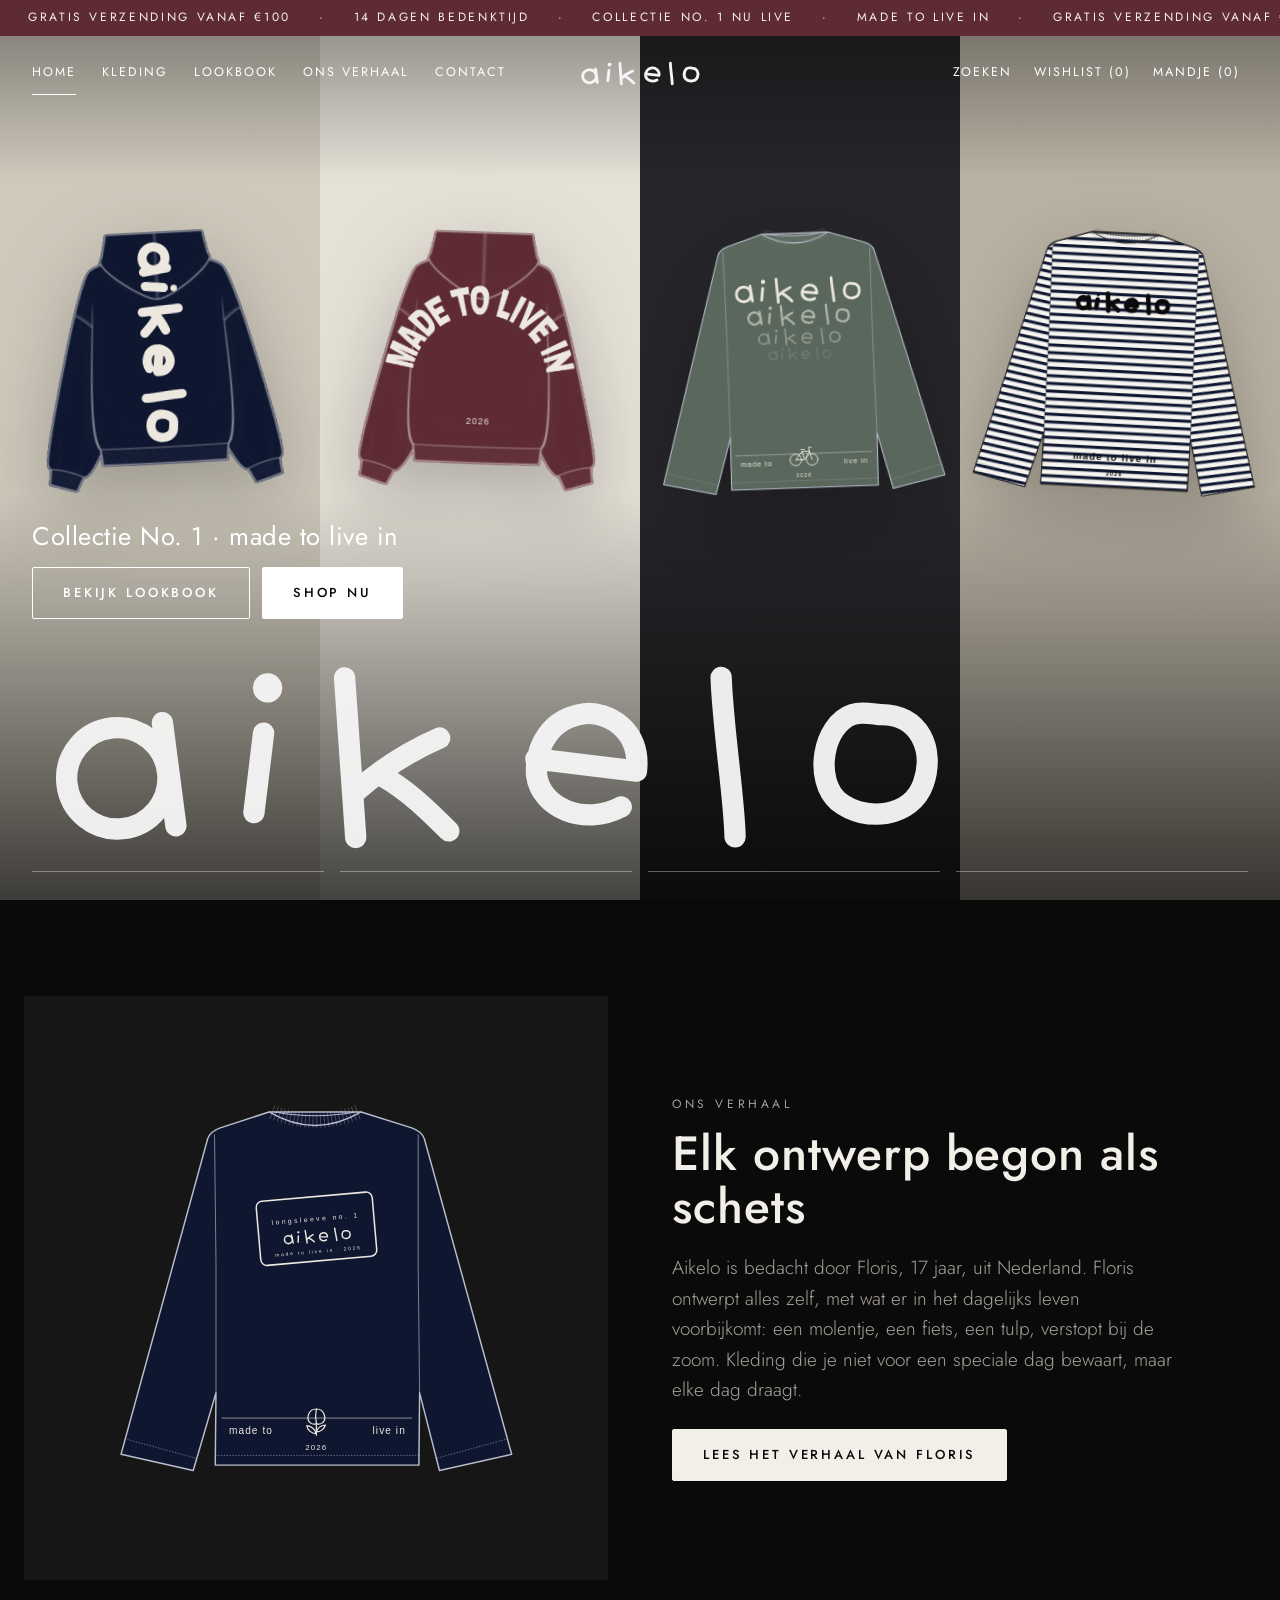
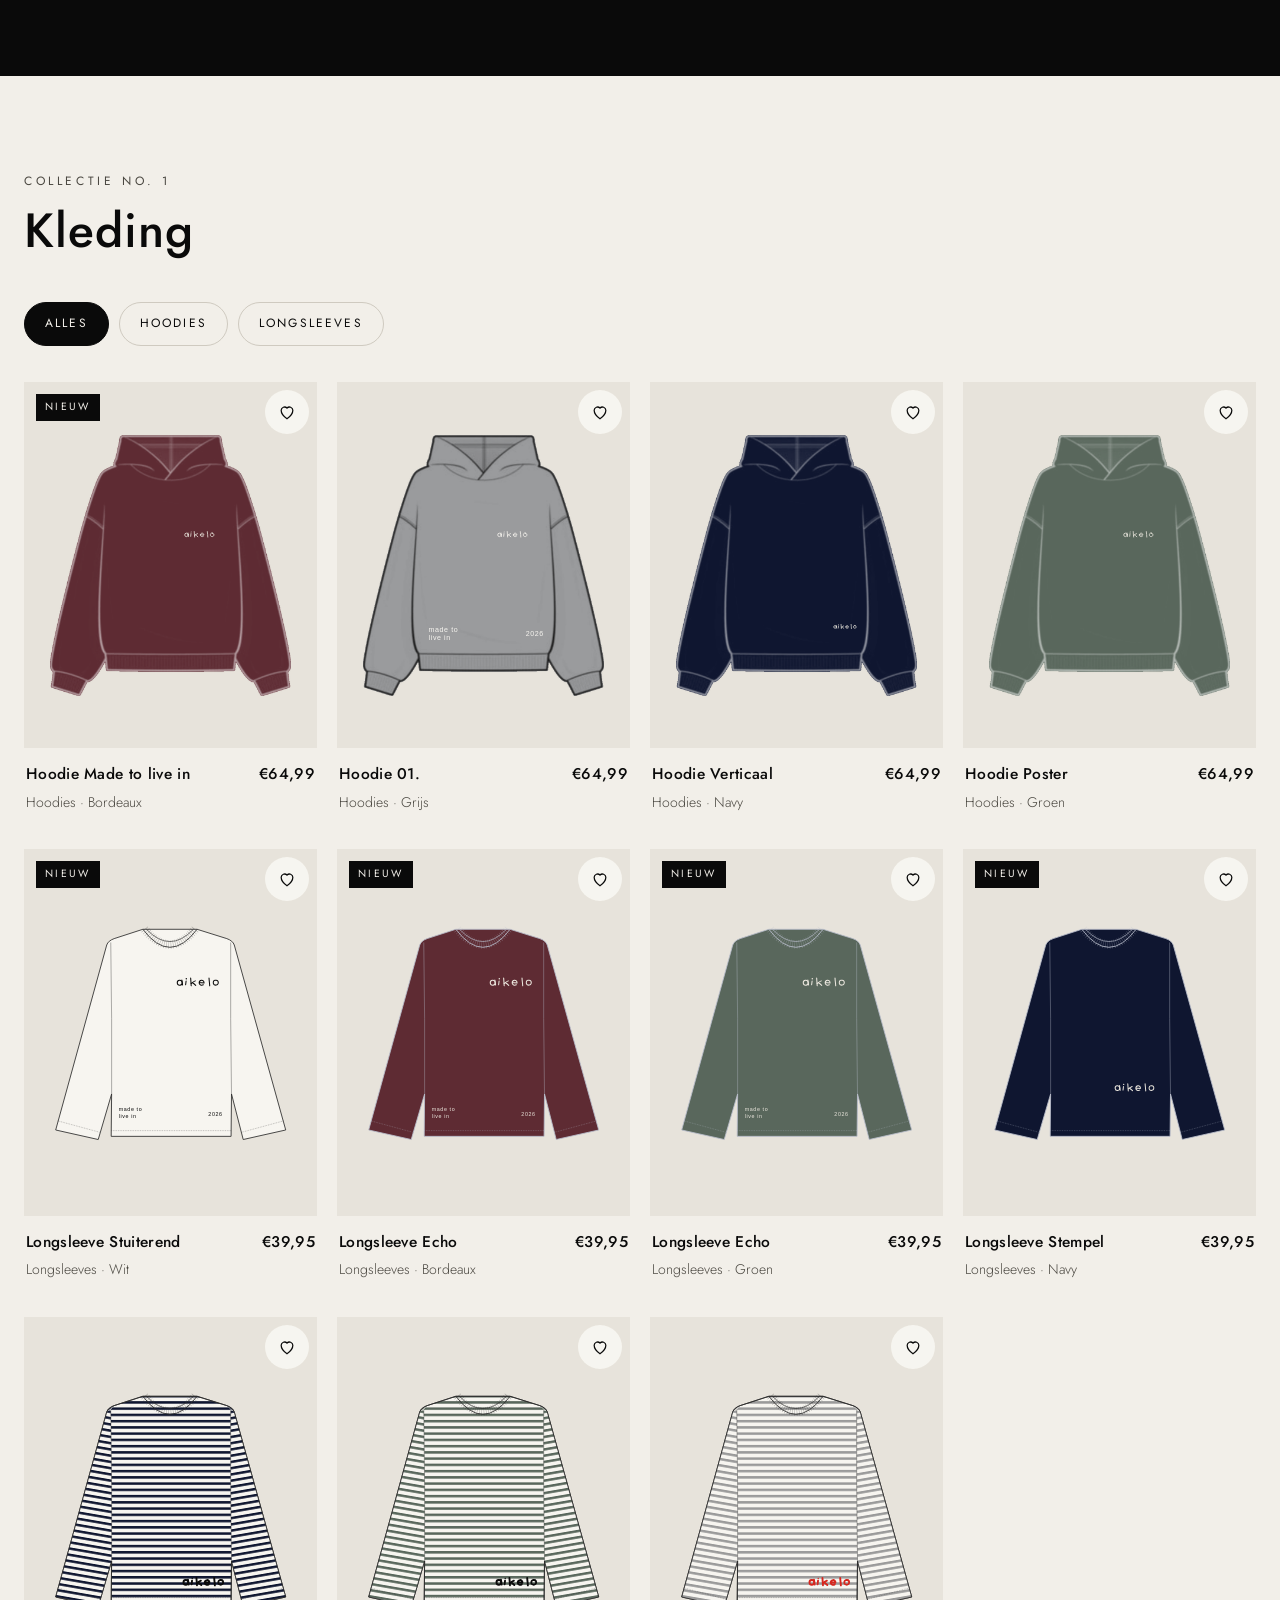
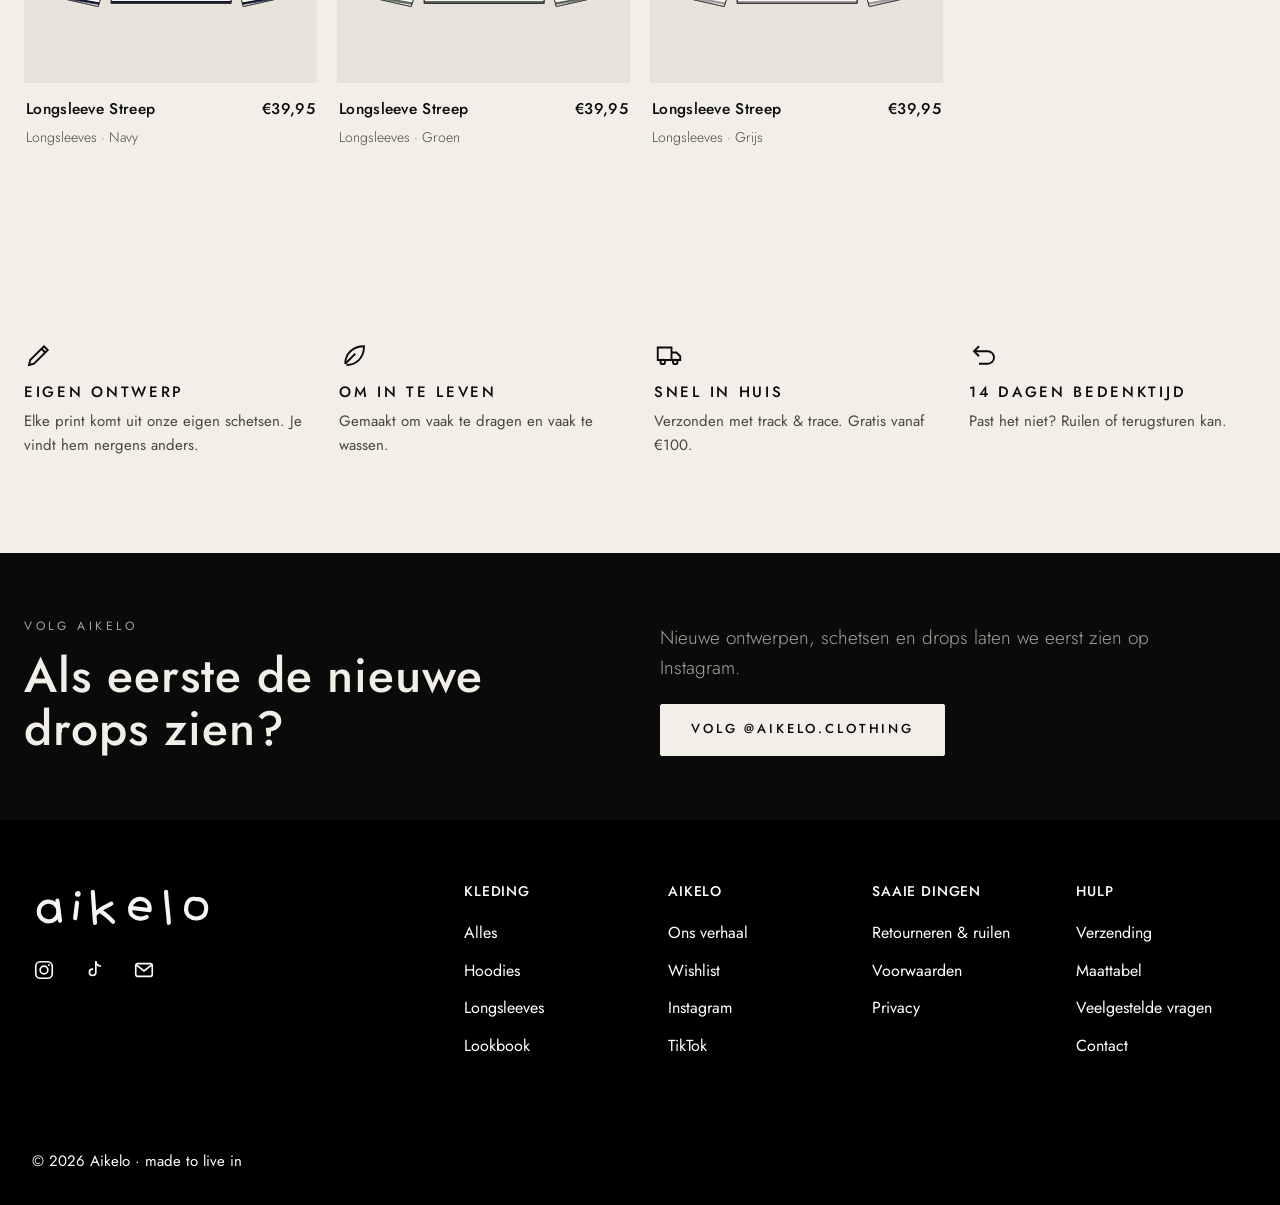
==== public/index.html @ c82b6e2f "Homepagina: groene Longsleeve Echo in de hero i.p.v. de grijze hoodie Longsleeves in de hero iets gr" ====
<!doctype html>
<html lang="nl">
<head>
<meta charset="utf-8">
<meta name="viewport" content="width=device-width, initial-scale=1">
<title>AIKELO · made to live in</title>
<meta name="description" content="Aikelo maakt longsleeves en hoodies uit eigen schetsen. Kleding om in te leven. Bekijk de eerste collectie.">
<meta name="theme-color" content="#F2EFE9">
<meta property="og:title" content="AIKELO · made to live in">
<meta property="og:description" content="Aikelo maakt longsleeves en hoodies uit eigen schetsen. Kleding om in te leven. Bekijk de eerste collectie.">
<meta property="og:type" content="website">
<link rel="icon" href="img/favicon.svg" type="image/svg+xml">
<link rel="preconnect" href="https://fonts.googleapis.com">
<link rel="preconnect" href="https://fonts.gstatic.com" crossorigin>
<link href="https://fonts.googleapis.com/css2?family=Jost:wght@300;400;500&display=swap" rel="stylesheet">
<link rel="stylesheet" href="css/style.css?v=dev">
<script defer src="js/products.js?v=dev"></script>
<script defer src="js/app.js?v=dev"></script>
<script defer src="js/pages.js?v=dev"></script>
</head>
<body data-page="home" class="has-hero">
<div id="site-header"></div>
<main id="main">

<section class="hero2" aria-label="Collectie No. 1">
  <div class="hero-panels"><a class="hero-panel" href="product?id=hoodie-verticaal-navy&amp;kleur=navy" style="background:#CFC9BC" aria-label="Hoodie Verticaal in navy"><img src="img/p/hoodie-verticaal-navy-achter.svg" alt="" style="--r:-3deg"></a><a class="hero-panel" href="product?id=hoodie-holle-letters-bordeaux&amp;kleur=bordeaux" style="background:#E6E1D7" aria-label="Hoodie Made to live in in bordeaux"><img src="img/p/hoodie-holle-letters-bordeaux-achter.svg" alt="" style="--r:2deg"></a><a class="hero-panel" href="product?id=longsleeve-echo-groen&amp;kleur=groen" style="background:#26262A" aria-label="Longsleeve Echo in groen"><img src="img/p/ls-echo-groen-achter.svg" alt="" style="--r:-2deg;width:92%;max-width:560px"></a><a class="hero-panel" href="product?id=longsleeve-streep-navy&amp;kleur=navy" style="background:#B9B2A4" aria-label="Longsleeve Streep in navy"><img src="img/p/streep-navy-achter.svg" alt="" style="--r:3deg;width:92%;max-width:560px"></a></div>
  <div class="hero-shade"></div>
  <div class="hero-content">
    <div class="hero-caption">
      <div>
        <h1>Collectie No. 1 · made to live in</h1>
        <div class="hero-actions"><a class="btn outline-light" href="lookbook">Bekijk lookbook</a><a class="btn solid-light" href="#kleding">Shop nu</a></div>
      </div>
    </div>
    <img class="hero-word" src="img/logo.svg" alt="aikelo">
    <div class="hero-progress" aria-hidden="true"><span style="--i:0"></span><span style="--i:1"></span><span style="--i:2"></span><span style="--i:3"></span></div>
  </div>
</section>

<section class="section dark story" id="verhaal"><div class="wrap split">
  <div class="split-media reveal"><img src="img/p/ls-stempel-navy-achter.svg" alt="Longsleeve Stempel in navy, achterkant met stempel en tulp" loading="lazy"></div>
  <div class="reveal">
    <p class="eyebrow">Ons verhaal</p>
    <h2>Elk ontwerp begon als schets</h2>
    <p class="lead" style="margin:20px 0 24px">Aikelo is bedacht door Floris, 17 jaar, uit Nederland. Floris ontwerpt alles zelf, met wat er in het dagelijks leven voorbijkomt: een molentje, een fiets, een tulp, verstopt bij de zoom. Kleding die je niet voor een speciale dag bewaart, maar elke dag draagt.</p>
    <a class="btn light" href="over#bedenker">Lees het verhaal van Floris</a>
  </div>
</div></section>

<section class="section" id="kleding"><div class="wrap">
  <div class="section-head"><div><p class="eyebrow">Collectie No. 1</p><h2>Kleding</h2></div></div>
  <div class="filters" id="catFilters" role="group" aria-label="Filter op soort"></div>
  <div class="grid" id="grid" aria-live="polite"></div>
</div></section>


<section class="section"><div class="wrap features">
  <div class="feature reveal"><svg viewBox="0 0 24 24" fill="none" stroke="currentColor" stroke-width="1.5" aria-hidden="true"><path d="M4 20l4-1 11-11-3-3L5 16l-1 4z"/><path d="M14 7l3 3"/></svg><h3>Eigen ontwerp</h3><p>Elke print komt uit onze eigen schetsen. Je vindt hem nergens anders.</p></div>
  <div class="feature reveal"><svg viewBox="0 0 24 24" fill="none" stroke="currentColor" stroke-width="1.5" aria-hidden="true"><path d="M5 19c0-8 6-14 15-14 0 9-6 15-14 15"/><path d="M5 19l8-8"/></svg><h3>Om in te leven</h3><p>Gemaakt om vaak te dragen en vaak te wassen.</p></div>
  <div class="feature reveal"><svg viewBox="0 0 24 24" fill="none" stroke="currentColor" stroke-width="1.5" aria-hidden="true"><path d="M3 6h11v10H3zM14 10h4l3 3v3h-7"/><circle cx="7" cy="17.5" r="1.8"/><circle cx="17" cy="17.5" r="1.8"/></svg><h3>Snel in huis</h3><p>Verzonden met track &amp; trace. Gratis vanaf €100.</p></div>
  <div class="feature reveal"><svg viewBox="0 0 24 24" fill="none" stroke="currentColor" stroke-width="1.5" aria-hidden="true"><path d="M4 9h11a5 5 0 0 1 0 10H8"/><path d="M8 5L4 9l4 4"/></svg><h3>14 dagen bedenktijd</h3><p>Past het niet? Ruilen of terugsturen kan.</p></div>
</div></section>

<section class="section dark tight"><div class="wrap news">
  <div><p class="eyebrow">Volg aikelo</p><h2>Als eerste de nieuwe drops zien?</h2></div>
  <div><p class="lead" style="margin-bottom:20px">Nieuwe ontwerpen, schetsen en drops laten we eerst zien op Instagram.</p><a class="btn light" href="https://instagram.com/aikelo.clothing" target="_blank" rel="noopener">Volg @aikelo.clothing</a></div>
</div></section>
</main>
<div id="site-footer"></div>
</body>
</html>
---- public/css/style.css ----
/* AIKELO — made to live in */
:root {
  --bg: #F2EFE9;
  --paper: #FAF8F4;
  --stone: #D4D0C7;
  --tile: #E7E3DB;
  --ink: #0A0A0A;
  --muted: #4A4740;
  --soft: #6E6A62;
  --line: #CFCAC0;
  --accent: #5E2B33;
  --ok: #2E4A3B;
  --error: #9B1C1C;
  --radius: 2px;
  --max: 1280px;
  --font: 'Jost', 'Futura', 'Helvetica Neue', Arial, sans-serif;
}

*, *::before, *::after { box-sizing: border-box; }
html { -webkit-text-size-adjust: 100%; scroll-behavior: smooth; }
body {
  margin: 0; background: var(--bg); color: var(--ink);
  font-family: var(--font); font-weight: 400; font-size: 17px; line-height: 1.6;
  -webkit-font-smoothing: antialiased;
}
img, svg { max-width: 100%; display: block; }
a { color: inherit; }
button, input, select, textarea { font: inherit; color: inherit; }
:focus-visible { outline: 2px solid var(--ink); outline-offset: 3px; }
.sr-only { position: absolute; width: 1px; height: 1px; overflow: hidden; clip: rect(0 0 0 0); white-space: nowrap; }

.wrap { max-width: var(--max); margin: 0 auto; padding: 0 24px; }
.caps { text-transform: uppercase; letter-spacing: .28em; font-weight: 300; font-size: 13px; }
.eyebrow { text-transform: uppercase; letter-spacing: .3em; font-weight: 400; font-size: 12px; color: var(--muted); margin: 0 0 14px; }
h1, h2, h3 { font-weight: 500; line-height: 1.1; margin: 0; letter-spacing: .02em; }
h1 { font-size: clamp(40px, 7vw, 96px); letter-spacing: .04em; }
h2 { font-size: clamp(28px, 4vw, 48px); }
h3 { font-size: 20px; }
p { margin: 0 0 1em; }
.lead { font-size: 19px; font-weight: 300; color: var(--muted); max-width: 46ch; }

/* ---------- Ticker + header ---------- */
.topbar { position: sticky; top: 0; z-index: 40; color: var(--ink); }
.ticker { background: var(--accent); color: #F6F1EA; overflow: hidden; white-space: nowrap; height: 36px; display: flex; align-items: center; }
.ticker-track { display: inline-flex; gap: 28px; padding-left: 28px; animation: ticker 32s linear infinite; }
.ticker-track span { font-size: 12px; letter-spacing: .22em; text-transform: uppercase; font-weight: 400; }
@keyframes ticker { to { transform: translateX(-50%); } }
@media (prefers-reduced-motion: reduce) { .ticker-track { animation: none; } }
.site-header { background: rgba(242, 239, 233, .96); backdrop-filter: blur(8px); border-bottom: 1px solid transparent; transition: background .3s, color .3s, border-color .3s; }
.topbar.scrolled .site-header { border-bottom-color: var(--line); }
.header-row { display: grid; grid-template-columns: 1fr auto 1fr; align-items: center; height: 72px; padding: 0 32px; }
.nav { display: flex; gap: 26px; }
.nav a { text-decoration: none; text-transform: uppercase; letter-spacing: .16em; font-size: 12.5px; font-weight: 400; padding: 12px 0; border-bottom: 1px solid transparent; }
.nav a:hover, .nav a[aria-current="page"] { border-bottom-color: currentColor; }
.brand { display: block; width: 124px; text-decoration: none; }
.brand img { width: 100%; height: auto; transition: filter .3s; }
.header-actions { display: flex; justify-content: flex-end; align-items: center; gap: 6px; }
.hd-btn { display: inline-flex; align-items: center; gap: 6px; min-height: 44px; padding: 0 8px; background: none; border: 0; cursor: pointer; text-decoration: none; text-transform: uppercase; letter-spacing: .16em; font-size: 12.5px; color: inherit; }
.hd-btn svg { width: 20px; height: 20px; display: none; }
.hd-count::before { content: '('; } .hd-count::after { content: ')'; }
.hd-btn:hover .hd-label { text-decoration: underline; text-underline-offset: 4px; }
.icon-btn { background: none; border: 0; padding: 0; width: 44px; height: 44px; display: inline-grid; place-items: center; cursor: pointer; position: relative; border-radius: 50%; color: inherit; }
.icon-btn:hover { background: rgba(10,10,10,.06); }
.icon-btn svg { width: 22px; height: 22px; }
.menu-btn { display: none; }

/* transparant over de hero */
body.has-hero .topbar { position: fixed; left: 0; right: 0; }
body.has-hero .topbar:not(.solid) .site-header { background: transparent; backdrop-filter: none; color: #fff; border-bottom-color: transparent; }
body.has-hero .topbar:not(.solid) .brand img { filter: invert(1); }
body.has-hero .topbar:not(.solid) .icon-btn:hover { background: rgba(255,255,255,.12); }

@media (max-width: 1000px) {
  .header-row { grid-template-columns: auto 1fr auto; height: 62px; padding: 0 12px; }
  .menu-btn { display: inline-grid; }
  .brand { width: 98px; justify-self: center; }
  .hd-btn { padding: 0 6px; position: relative; }
  .hd-btn svg { display: block; }
  .hd-label { position: absolute; width: 1px; height: 1px; overflow: hidden; clip: rect(0 0 0 0); }
  .hd-count { position: absolute; top: 4px; right: -2px; min-width: 17px; height: 17px; padding: 0 4px; border-radius: 9px; background: var(--ink); color: var(--bg); font-size: 10.5px; line-height: 17px; text-align: center; letter-spacing: 0; }
  .hd-count::before, .hd-count::after { content: none; }
  body.has-hero .topbar:not(.solid) .hd-count { background: #fff; color: var(--ink); }
  .nav { position: fixed; inset: 0 auto 0 0; width: min(320px, 86vw); background: var(--paper); color: var(--ink); flex-direction: column; gap: 0; padding: 88px 28px 28px; transform: translateX(-100%); visibility: hidden; transition: transform .3s ease, visibility 0s .3s; z-index: 60; box-shadow: 10px 0 40px rgba(0,0,0,.08); }
  .nav.open { transform: none; visibility: visible; transition: transform .3s ease; }
  .nav a { font-size: 15px; padding: 16px 0; border-bottom: 1px solid var(--line); }
  .nav a[aria-current="page"] { border-bottom-color: var(--ink); }
  .nav-close { position: absolute; top: 14px; right: 14px; }
}
@media (max-width: 380px) { .header-actions { gap: 0; } .hd-btn { padding: 0 4px; } }
@media (min-width: 1001px) { .nav-close { display: none; } }

/* ---------- Buttons ---------- */
.btn { display: inline-flex; align-items: center; justify-content: center; gap: 10px; min-height: 52px; padding: 0 30px; border: 1px solid var(--ink); background: var(--ink); color: var(--bg); text-decoration: none; text-transform: uppercase; letter-spacing: .22em; font-size: 13px; font-weight: 500; cursor: pointer; border-radius: var(--radius); transition: background .2s, color .2s, opacity .2s; }
.btn:hover { background: #2b2b2b; }
.btn.ghost { background: transparent; color: var(--ink); }
.btn.ghost:hover { background: var(--ink); color: var(--bg); }
.btn.light { background: var(--bg); color: var(--ink); border-color: var(--bg); }
.btn.light:hover { background: transparent; color: var(--bg); }
.btn.block { width: 100%; }
.btn[disabled] { opacity: .45; cursor: not-allowed; }
.link { text-transform: uppercase; letter-spacing: .22em; font-size: 12.5px; text-decoration: none; border-bottom: 1px solid currentColor; padding-bottom: 3px; }

/* ---------- Hero ---------- */
.hero { position: relative; overflow: hidden; }
.hero-grid { display: grid; grid-template-columns: 1.05fr 1fr; gap: 40px; align-items: center; min-height: calc(100vh - 110px); padding-top: 40px; padding-bottom: 60px; }
.hero h1 { margin: 6px 0 22px; }
.hero h1 span { display: block; }
.hero .lead { margin-bottom: 34px; }
.hero-actions { display: flex; gap: 14px; flex-wrap: wrap; }
.hero-visual { position: relative; aspect-ratio: 1 / 1.05; }
.hero-visual .garment { position: absolute; width: 72%; filter: drop-shadow(0 30px 40px rgba(0,0,0,.12)); transition: transform .8s cubic-bezier(.2,.7,.2,1); }
.hero-visual .g1 { left: 0; top: 4%; transform: rotate(-5deg); }
.hero-visual .g2 { right: 0; bottom: 0; transform: rotate(4deg); }
.hero-visual:hover .g1 { transform: rotate(-7deg) translate(-8px, -6px); }
.hero-visual:hover .g2 { transform: rotate(6deg) translate(8px, 6px); }
.hero-badge { position: absolute; right: 6%; top: 6%; width: 116px; height: 116px; border-radius: 50%; background: var(--ink); color: var(--bg); display: grid; place-items: center; text-align: center; font-size: 11px; letter-spacing: .2em; text-transform: uppercase; line-height: 1.5; animation: spin 18s linear infinite; }
.hero-badge span { animation: spin 18s linear infinite reverse; }
@keyframes spin { to { transform: rotate(360deg); } }
@media (max-width: 860px) {
  .hero-grid { grid-template-columns: 1fr; min-height: 0; padding-top: 28px; padding-bottom: 48px; gap: 28px; }
  .hero-visual { max-width: 460px; width: 100%; margin: 0 auto; order: -1; }
  .hero-badge { width: 88px; height: 88px; font-size: 9px; }
}
@media (prefers-reduced-motion: reduce) { .hero-badge, .hero-badge span { animation: none; } * { transition: none !important; } }

/* ---------- Marquee ---------- */
.marquee { background: var(--ink); color: var(--bg); overflow: hidden; white-space: nowrap; padding: 16px 0; }
.marquee-track { display: inline-flex; gap: 48px; animation: marquee 30s linear infinite; padding-left: 48px; }
.marquee-track span { text-transform: uppercase; letter-spacing: .4em; font-weight: 300; font-size: 14px; }
@keyframes marquee { to { transform: translateX(-50%); } }
@media (prefers-reduced-motion: reduce) { .marquee-track { animation: none; } }

/* ---------- Sections ---------- */
.section { padding: 96px 0; }
.section.tight { padding: 64px 0; }
.section.dark { background: var(--ink); color: var(--bg); }
.section.dark .eyebrow, .section.dark .lead { color: #A8A39A; }
.section.stone { background: var(--stone); }
.section-head { display: flex; justify-content: space-between; align-items: end; gap: 24px; margin-bottom: 44px; flex-wrap: wrap; }
@media (max-width: 700px) { .section { padding: 64px 0; } }

/* ---------- Category tiles ---------- */
.cats { display: grid; grid-template-columns: repeat(3, 1fr); gap: 16px; }
.cats.two { grid-template-columns: repeat(2, 1fr); }
.cat-tile { position: relative; background: var(--tile); aspect-ratio: 4 / 5; display: flex; flex-direction: column; justify-content: space-between; padding: 26px; text-decoration: none; overflow: hidden; }
.cat-tile img { position: absolute; inset: 16% 10% 10%; width: 80%; height: 74%; object-fit: contain; transition: transform .6s cubic-bezier(.2,.7,.2,1); }
.cat-tile:hover img { transform: scale(1.05) rotate(-1.5deg); }
.cat-tile h3 { position: relative; text-transform: uppercase; letter-spacing: .2em; font-size: 17px; }
.cat-tile .link { position: relative; align-self: flex-start; }
@media (max-width: 860px) { .cats, .cats.two { grid-template-columns: 1fr; } .cat-tile { aspect-ratio: 5 / 4; } }

/* ---------- Product grid ---------- */
.grid { display: grid; grid-template-columns: repeat(4, 1fr); gap: 36px 20px; }
@media (max-width: 1100px) { .grid { grid-template-columns: repeat(3, 1fr); } }
@media (max-width: 760px) { .grid { grid-template-columns: repeat(2, 1fr); gap: 28px 12px; } }
.card { position: relative; }
.card-link { text-decoration: none; display: block; }
.card-media { position: relative; background: var(--tile); aspect-ratio: 4 / 5; overflow: hidden; }
.card-media img { position: absolute; inset: 9%; width: 82%; height: 82%; object-fit: contain; transition: opacity .45s ease, transform .6s cubic-bezier(.2,.7,.2,1); }
.card-media img.back { opacity: 0; }
.card:hover .card-media img.front, .card-link:focus-visible .card-media img.front { opacity: 0; }
.card:hover .card-media img.back, .card-link:focus-visible .card-media img.back { opacity: 1; transform: scale(1.03); }
.tag { position: absolute; top: 12px; left: 12px; background: var(--ink); color: var(--bg); font-size: 10.5px; letter-spacing: .22em; text-transform: uppercase; padding: 5px 9px; z-index: 1; }
.card-body { padding: 14px 2px 0; display: grid; gap: 4px; }
.card-title { display: flex; justify-content: space-between; gap: 12px; font-weight: 500; font-size: 15.5px; letter-spacing: .02em; }
.card-sub { color: var(--muted); font-size: 14px; font-weight: 300; }
.dots { display: flex; gap: 6px; margin-top: 6px; }
.dot { width: 13px; height: 13px; border-radius: 50%; border: 1px solid rgba(0,0,0,.25); }

/* ---------- Filters ---------- */
.filters { display: flex; gap: 10px; flex-wrap: wrap; margin-bottom: 36px; align-items: center; }
.chip { min-height: 44px; padding: 0 20px; border: 1px solid var(--line); background: transparent; text-transform: uppercase; letter-spacing: .18em; font-size: 12px; cursor: pointer; border-radius: 999px; }
.chip:hover { border-color: var(--ink); }
.chip[aria-pressed="true"] { background: var(--ink); color: var(--bg); border-color: var(--ink); }
.filters .sort { margin-left: auto; display: flex; align-items: center; gap: 10px; font-size: 13px; color: var(--muted); }
.filters select { min-height: 44px; border: 1px solid var(--line); background: var(--paper); padding: 0 12px; border-radius: var(--radius); }
@media (max-width: 700px) { .filters .sort { margin-left: 0; width: 100%; } }

/* ---------- Product page ---------- */
.crumbs { font-size: 13px; color: var(--muted); padding: 22px 0; display: flex; gap: 8px; flex-wrap: wrap; }
.crumbs a { text-decoration: none; }
.crumbs a:hover { text-decoration: underline; }
.pdp { display: grid; grid-template-columns: 1.25fr 1fr; gap: 56px; align-items: start; padding-bottom: 80px; }
.gallery { display: grid; grid-template-columns: 1fr 1fr; gap: 12px; }
.gallery figure { margin: 0; background: var(--tile); aspect-ratio: 4 / 5; position: relative; cursor: zoom-in; overflow: hidden; }
.gallery figure img { position: absolute; inset: 7%; width: 86%; height: 86%; object-fit: contain; transition: transform .5s ease; }
.gallery figure:hover img { transform: scale(1.04); }
.gallery figcaption { position: absolute; left: 14px; bottom: 12px; font-size: 11px; letter-spacing: .25em; text-transform: uppercase; color: var(--muted); }
.buybox { position: sticky; top: 100px; }
.buybox h1 { font-size: clamp(30px, 3.4vw, 44px); letter-spacing: .02em; margin-bottom: 10px; }
.price { font-size: 22px; font-weight: 400; margin-bottom: 22px; }
.price small { font-size: 13px; color: var(--muted); font-weight: 300; }
.opt { margin: 0 0 22px; border: 0; padding: 0; }
.opt legend { display: flex; justify-content: space-between; width: 100%; font-size: 12.5px; letter-spacing: .2em; text-transform: uppercase; margin-bottom: 12px; padding: 0; }
.opt legend b { font-weight: 500; letter-spacing: .05em; text-transform: none; font-size: 14px; }
.swatches { display: flex; gap: 10px; flex-wrap: wrap; }
.swatch { position: relative; width: 44px; height: 44px; border-radius: 50%; cursor: pointer; }
.swatch input { position: absolute; opacity: 0; inset: 0; margin: 0; cursor: pointer; }
.swatch span { position: absolute; inset: 5px; border-radius: 50%; border: 1px solid rgba(0,0,0,.25); }
.swatch input:checked + span { box-shadow: 0 0 0 2px var(--bg), 0 0 0 3px var(--ink); }
.swatch input:focus-visible + span { outline: 2px solid var(--ink); outline-offset: 5px; }
.sizes { display: grid; grid-template-columns: repeat(4, 1fr); gap: 8px; }
.size { position: relative; }
.size input { position: absolute; opacity: 0; inset: 0; margin: 0; cursor: pointer; }
.size span { display: grid; place-items: center; min-height: 48px; border: 1px solid var(--line); font-size: 14px; background: var(--paper); border-radius: var(--radius); }
.size input:hover + span { border-color: var(--ink); }
.size input:checked + span { background: var(--ink); color: var(--bg); border-color: var(--ink); }
.size input:focus-visible + span { outline: 2px solid var(--ink); outline-offset: 2px; }
.size-guide-btn { background: none; border: 0; padding: 0; font-size: 13px; text-decoration: underline; cursor: pointer; color: var(--muted); text-transform: none; letter-spacing: 0; }
.qty { display: inline-flex; align-items: center; border: 1px solid var(--line); background: var(--paper); border-radius: var(--radius); }
.qty button { width: 44px; height: 46px; background: none; border: 0; cursor: pointer; font-size: 18px; }
.qty output, .qty span { min-width: 34px; text-align: center; font-size: 15px; }
.buy-row { display: flex; gap: 12px; margin: 6px 0 14px; }
.buy-row .btn { flex: 1; }
.form-msg { font-size: 14px; color: var(--error); min-height: 1.4em; margin: 0 0 8px; }
.perks { list-style: none; padding: 18px 0 0; margin: 14px 0 0; border-top: 1px solid var(--line); display: grid; gap: 10px; font-size: 14.5px; color: var(--muted); }
.perks li { display: flex; gap: 12px; align-items: center; }
.perks svg { width: 20px; height: 20px; flex: none; color: var(--ink); }
details.acc { border-bottom: 1px solid var(--line); }
details.acc:first-of-type { border-top: 1px solid var(--line); }
details.acc summary { list-style: none; cursor: pointer; padding: 18px 0; display: flex; justify-content: space-between; align-items: center; font-size: 13px; letter-spacing: .2em; text-transform: uppercase; }
details.acc summary::-webkit-details-marker { display: none; }
details.acc summary::after { content: '+'; font-size: 22px; font-weight: 300; letter-spacing: 0; transition: transform .2s; }
details.acc[open] summary::after { transform: rotate(45deg); }
details.acc .acc-body { padding: 0 0 20px; color: var(--muted); font-size: 15.5px; }
.accs { margin-top: 28px; }
@media (max-width: 900px) {
  .pdp { grid-template-columns: 1fr; gap: 28px; }
  .buybox { position: static; }
  .gallery { grid-template-columns: 1fr; }
  .gallery { display: flex; overflow-x: auto; scroll-snap-type: x mandatory; gap: 8px; margin: 0 -24px; padding: 0 24px; }
  .gallery figure { flex: 0 0 86%; scroll-snap-align: center; }
}

/* ---------- Size table ---------- */
table.sizes-t { width: 100%; border-collapse: collapse; font-size: 14.5px; }
table.sizes-t th, table.sizes-t td { text-align: left; padding: 10px 8px; border-bottom: 1px solid var(--line); }
table.sizes-t th { font-weight: 500; font-size: 12px; letter-spacing: .15em; text-transform: uppercase; }
.table-scroll { overflow-x: auto; }

/* ---------- Drawer / modal ---------- */
.overlay { position: fixed; inset: 0; background: rgba(10,10,10,.42); z-index: 70; opacity: 0; pointer-events: none; transition: opacity .25s; }
.overlay.show { opacity: 1; pointer-events: auto; }
.drawer { position: fixed; top: 0; right: 0; bottom: 0; width: min(440px, 100vw); background: var(--paper); z-index: 80; display: flex; flex-direction: column; transform: translateX(100%); transition: transform .32s cubic-bezier(.2,.7,.2,1); }
.drawer.open { transform: none; }
.drawer-head { display: flex; justify-content: space-between; align-items: center; padding: 14px 16px 14px 24px; border-bottom: 1px solid var(--line); }
.drawer-head h2 { font-size: 14px; letter-spacing: .25em; text-transform: uppercase; font-weight: 500; }
.drawer-body { flex: 1; overflow-y: auto; padding: 8px 24px; }
.drawer-foot { border-top: 1px solid var(--line); padding: 18px 24px 22px; display: grid; gap: 10px; }
.ship-bar { font-size: 13.5px; color: var(--muted); }
.ship-bar .bar { height: 3px; background: var(--line); margin-top: 8px; }
.ship-bar .bar i { display: block; height: 100%; background: var(--ink); transition: width .3s; }
.line-item { display: grid; grid-template-columns: 84px 1fr auto; gap: 14px; padding: 16px 0; border-bottom: 1px solid var(--line); align-items: start; }
.line-item:last-child { border-bottom: 0; }
.line-thumb { background: var(--tile); aspect-ratio: 4 / 5; position: relative; }
.line-thumb img { position: absolute; inset: 8%; width: 84%; height: 84%; object-fit: contain; }
.line-name { font-weight: 500; font-size: 15px; text-decoration: none; }
.line-meta { font-size: 13.5px; color: var(--muted); margin: 2px 0 10px; }
.line-price { font-size: 15px; text-align: right; }
.line-item .qty button { width: 36px; height: 36px; font-size: 16px; }
.remove { background: none; border: 0; padding: 8px 0; margin-top: 4px; font-size: 12.5px; color: var(--muted); text-decoration: underline; cursor: pointer; display: block; }
.empty { text-align: center; padding: 64px 12px; color: var(--muted); }
.empty p { margin-bottom: 22px; }
.totals { display: grid; gap: 6px; font-size: 15px; }
.totals div { display: flex; justify-content: space-between; }
.totals .grand { font-size: 18px; font-weight: 500; padding-top: 8px; border-top: 1px solid var(--line); margin-top: 6px; }

.modal { position: fixed; inset: 0; display: grid; place-items: center; z-index: 90; padding: 16px; pointer-events: none; opacity: 0; transition: opacity .2s; }
.modal.show { opacity: 1; pointer-events: auto; }
.modal-card { background: var(--paper); width: min(640px, 100%); max-height: 90vh; overflow: auto; padding: 28px; position: relative; }
.modal-card .icon-btn { position: absolute; top: 10px; right: 10px; }
.zoom-card { background: var(--tile); width: min(900px, 100%); height: min(90vh, 900px); position: relative; }
.zoom-card img { width: 100%; height: 100%; object-fit: contain; padding: 4%; }
.zoom-card .icon-btn { position: absolute; top: 10px; right: 10px; background: var(--paper); }

.toast { position: fixed; left: 50%; bottom: 24px; transform: translate(-50%, 20px); background: var(--ink); color: var(--bg); padding: 14px 22px; font-size: 14px; z-index: 100; opacity: 0; transition: .25s; pointer-events: none; max-width: calc(100vw - 32px); }
.toast.show { opacity: 1; transform: translate(-50%, 0); }

/* ---------- Story / features ---------- */
.split { display: grid; grid-template-columns: 1fr 1fr; gap: 64px; align-items: center; }
.split-media { background: var(--tile); aspect-ratio: 1; position: relative; display: grid; place-items: center; }
.split-media img { width: 70%; }
.section.dark .split-media { background: #161616; }
@media (max-width: 860px) { .split { grid-template-columns: 1fr; gap: 32px; } }
.features { display: grid; grid-template-columns: repeat(4, 1fr); gap: 28px; }
.feature svg { width: 30px; height: 30px; margin-bottom: 14px; }
.feature h3 { font-size: 15px; text-transform: uppercase; letter-spacing: .18em; margin-bottom: 8px; }
.feature p { color: var(--muted); font-size: 15px; margin: 0; }
@media (max-width: 900px) { .features { grid-template-columns: 1fr 1fr; } }
@media (max-width: 520px) { .features { grid-template-columns: 1fr; } }
.symbols { display: flex; gap: 40px; margin-top: 30px; flex-wrap: wrap; }
.symbols figure { margin: 0; text-align: center; font-size: 12px; letter-spacing: .2em; text-transform: uppercase; color: #A8A39A; }
.symbols svg { width: 64px; height: 64px; margin: 0 auto 10px; }

/* ---------- Newsletter ---------- */
.news { display: grid; grid-template-columns: 1fr 1fr; gap: 40px; align-items: end; }
.news form { display: flex; gap: 10px; }
.news input { flex: 1; min-height: 52px; padding: 0 16px; border: 1px solid var(--bg); background: transparent; color: var(--bg); border-radius: var(--radius); }
.news input::placeholder { color: #A8A39A; }
@media (max-width: 760px) { .news { grid-template-columns: 1fr; } .news form { flex-direction: column; } }

/* ---------- Forms (checkout/contact) ---------- */
.checkout { display: grid; grid-template-columns: 1.3fr 1fr; gap: 56px; padding: 32px 0 96px; align-items: start; }
@media (max-width: 900px) { .checkout { grid-template-columns: 1fr; gap: 32px; } .summary { order: -1; } }
.form-section { margin-bottom: 36px; }
.form-section h2 { font-size: 14px; letter-spacing: .25em; text-transform: uppercase; margin-bottom: 18px; }
.fields { display: grid; grid-template-columns: 1fr 1fr; gap: 14px; }
.fields .full { grid-column: 1 / -1; }
@media (max-width: 560px) { .fields { grid-template-columns: 1fr; } }
.field label { display: block; font-size: 13px; margin-bottom: 6px; color: var(--muted); }
.field input, .field select, .field textarea { width: 100%; min-height: 50px; padding: 12px 14px; border: 1px solid var(--line); background: var(--paper); border-radius: var(--radius); }
.field textarea { min-height: 120px; resize: vertical; }
.field input:focus, .field select:focus, .field textarea:focus { outline: none; border-color: var(--ink); box-shadow: 0 0 0 1px var(--ink); }
.field.invalid input, .field.invalid select { border-color: var(--error); }
.field .err { color: var(--error); font-size: 13px; margin-top: 5px; display: none; }
.field.invalid .err { display: block; }
.radio-card { display: flex; gap: 14px; align-items: flex-start; padding: 16px; border: 1px solid var(--line); background: var(--paper); cursor: pointer; margin-bottom: 10px; border-radius: var(--radius); }
.radio-card:has(input:checked) { border-color: var(--ink); box-shadow: 0 0 0 1px var(--ink); }
.radio-card input { margin-top: 5px; accent-color: var(--ink); width: 18px; height: 18px; }
.radio-card b { font-weight: 500; display: block; }
.radio-card small { color: var(--muted); font-size: 13.5px; }
.radio-card .rc-price { margin-left: auto; white-space: nowrap; }
.check { display: flex; gap: 12px; align-items: flex-start; font-size: 14.5px; cursor: pointer; }
.check input { width: 18px; height: 18px; margin-top: 4px; accent-color: var(--ink); flex: none; }
.summary { background: var(--paper); padding: 26px; position: sticky; top: 96px; }
.summary h2 { font-size: 14px; letter-spacing: .25em; text-transform: uppercase; margin-bottom: 10px; }
.summary .line-item { grid-template-columns: 64px 1fr auto; }
.note { font-size: 13.5px; color: var(--muted); }

/* ---------- Content pages ---------- */
.page-head { padding: 64px 0 40px; }
.prose { max-width: 720px; }
.prose h2 { font-size: 22px; margin: 44px 0 14px; letter-spacing: .04em; }
.prose p, .prose li { color: var(--muted); }
.prose ul { padding-left: 20px; }
.contact-grid { display: grid; grid-template-columns: 1fr 1.2fr; gap: 56px; }
@media (max-width: 860px) { .contact-grid { grid-template-columns: 1fr; } }

/* ---------- Thank you ---------- */
.thanks { text-align: center; padding: 96px 0; max-width: 640px; margin: 0 auto; }
.thanks .check-ring { width: 76px; height: 76px; border-radius: 50%; border: 1.5px solid var(--ink); display: grid; place-items: center; margin: 0 auto 26px; }
.thanks .order-no { display: inline-block; margin: 8px 0 24px; padding: 8px 16px; background: var(--tile); letter-spacing: .15em; font-weight: 500; }

/* ---------- Footer ---------- */
.site-footer { background: #000; color: #fff; padding: 64px 0 32px; }
.footer-inner { padding: 0 32px; display: grid; grid-template-columns: 1fr 2fr; gap: 48px 40px; }
.footer-logo { width: 180px; filter: invert(1); display: block; }
.socials { display: flex; gap: 6px; margin: 22px 0 0 -10px; }
.socials a { width: 44px; height: 44px; display: grid; place-items: center; color: #fff; border-radius: 50%; }
.socials a:hover { background: rgba(255,255,255,.1); }
.socials svg { width: 22px; height: 22px; }
.footer-cols { display: grid; grid-template-columns: repeat(4, 1fr); gap: 32px; }
.site-footer h3 { font-size: 14px; letter-spacing: .06em; text-transform: uppercase; font-weight: 500; margin: 0 0 18px; color: #fff; }
.site-footer ul { list-style: none; padding: 0; margin: 0; display: grid; gap: 6px; }
.site-footer li { font-size: 16px; }
.site-footer li a { color: #fff; text-decoration: none; display: inline-block; padding: 3px 0; }
.site-footer li a:hover { text-decoration: underline; text-underline-offset: 4px; }
.footer-copy { grid-column: 1 / -1; margin: 40px 0 0; font-size: 15px; color: #fff; }
@media (max-width: 1000px) { .footer-inner { grid-template-columns: 1fr; } }
@media (max-width: 640px) { .footer-inner { padding: 0 20px; } .footer-cols { grid-template-columns: 1fr 1fr; gap: 32px 20px; } }

/* ---------- Reveal on scroll ---------- */
.reveal { opacity: 0; transform: translateY(18px); transition: opacity .7s ease, transform .7s ease; }
.reveal.in { opacity: 1; transform: none; }
@media (prefers-reduced-motion: reduce) { .reveal { opacity: 1; transform: none; } }
.opt-color { display: flex; align-items: center; gap: 10px; font-size: 15px; margin: 0 0 22px; }
.opt-color .dot { width: 18px; height: 18px; }
.opt-color b { font-weight: 500; }

/* ---------- Wishlist-hartje ---------- */
.wish-btn { position: absolute; top: 8px; right: 8px; z-index: 2; width: 44px; height: 44px; border-radius: 50%; border: 0; background: rgba(250,248,244,.85); display: grid; place-items: center; cursor: pointer; color: var(--ink); transition: transform .15s, background .2s; }
.wish-btn svg { width: 20px; height: 20px; }
.wish-btn:hover { transform: scale(1.08); background: var(--paper); }
.wish-btn.on svg { fill: var(--accent); stroke: var(--accent); }
.wish-btn.inline { position: static; width: 52px; height: 52px; border: 1px solid var(--line); border-radius: var(--radius); background: var(--paper); flex: none; }

/* ---------- Hero met panelen ---------- */
.hero2 { position: relative; height: 100vh; height: 100svh; min-height: 560px; overflow: hidden; background: #111; color: #fff; }
.hero-panels { position: absolute; inset: 0; display: grid; grid-template-columns: repeat(4, 1fr); }
.hero-panel { position: relative; display: block; overflow: hidden; }
.hero-panel img { position: absolute; left: 50%; top: 40%; width: 74%; max-width: 440px; transform: translate(-50%, -50%) rotate(var(--r, 0deg)); transition: transform 1.2s cubic-bezier(.2,.7,.2,1); filter: drop-shadow(0 30px 40px rgba(0,0,0,.25)); }
.hero-panel:hover img { transform: translate(-50%, -52%) rotate(var(--r, 0deg)) scale(1.04); }
.hero-shade { position: absolute; inset: 0; pointer-events: none; background: linear-gradient(to bottom, rgba(0,0,0,.42) 0, rgba(0,0,0,0) 20%, rgba(0,0,0,0) 55%, rgba(0,0,0,.7) 100%); }
.hero-content { position: absolute; left: 0; right: 0; bottom: 0; padding: 0 32px 28px; pointer-events: none; }
.hero-content > * { pointer-events: auto; }
.hero-caption { display: flex; justify-content: space-between; align-items: flex-end; gap: 24px; flex-wrap: wrap; margin-bottom: 18px; }
.hero-caption h1 { font-size: clamp(20px, 2vw, 26px); font-weight: 400; letter-spacing: .02em; margin: 0 0 16px; }
.hero-actions { display: flex; gap: 12px; flex-wrap: wrap; }
.btn.outline-light { background: transparent; color: #fff; border-color: #fff; }
.btn.outline-light:hover { background: #fff; color: var(--ink); }
.btn.solid-light { background: #fff; color: var(--ink); border-color: #fff; }
.btn.solid-light:hover { background: transparent; color: #fff; }
.hero-word { display: block; width: auto; max-width: 100%; height: 24vh; max-height: 260px; filter: invert(1); opacity: .96; }
.hero-progress { display: flex; gap: 16px; margin-top: 18px; }
.hero-progress span { flex: 1; height: 1px; background: rgba(255,255,255,.35); position: relative; overflow: hidden; }
.hero-progress span::after { content: ''; position: absolute; inset: 0; background: #fff; transform: translateX(-100%); animation: progress 8s linear infinite; animation-delay: calc(var(--i) * 2s); }
@keyframes progress { 0% { transform: translateX(-100%); } 25%, 100% { transform: translateX(0); } }
@media (prefers-reduced-motion: reduce) { .hero-progress span::after { animation: none; transform: none; } }
@media (max-width: 860px) {
  .hero2 { height: 88vh; height: 88svh; }
  .hero-panels { grid-template-columns: 1fr 1fr; }
  .hero-panel:nth-child(n+3) { display: none; }
  .hero-panel img { width: 112%; max-width: none; top: 38%; }
  .hero-word { height: auto; width: 100%; max-height: none; }
  .hero-content { padding: 0 16px 18px; }
  .hero-actions .btn { padding: 0 20px; }
}

/* ---------- Zoeken ---------- */
.search-panel { position: fixed; top: 0; left: 0; right: 0; z-index: 80; background: var(--paper); transform: translateY(-100%); visibility: hidden; transition: transform .32s cubic-bezier(.2,.7,.2,1), visibility 0s .32s; max-height: 88vh; overflow-y: auto; }
.search-panel.open { transform: none; visibility: visible; transition: transform .32s cubic-bezier(.2,.7,.2,1); }
.search-inner { max-width: var(--max); margin: 0 auto; padding: 18px 24px 32px; }
.search-bar { display: flex; align-items: center; gap: 12px; border-bottom: 1px solid var(--ink); padding: 6px 0; }
.search-bar > svg { width: 22px; height: 22px; flex: none; }
.search-bar input { flex: 1; min-height: 52px; border: 0; background: transparent; font-size: 20px; outline: none; }
.search-count { font-size: 12px; letter-spacing: .2em; text-transform: uppercase; color: var(--muted); margin: 18px 0 12px; }
.search-grid { display: grid; grid-template-columns: repeat(auto-fill, minmax(260px, 1fr)); gap: 10px; }
.search-item { display: flex; gap: 14px; align-items: center; text-decoration: none; padding: 8px; border-radius: var(--radius); }
.search-item:hover, .search-item:focus-visible { background: var(--tile); }
.search-thumb { width: 64px; aspect-ratio: 4 / 5; background: var(--tile); position: relative; flex: none; }
.search-thumb img { position: absolute; inset: 8%; width: 84%; height: 84%; object-fit: contain; }
.search-item b { display: block; font-weight: 500; font-size: 15px; }
.search-item small { color: var(--muted); font-size: 13.5px; }

/* ---------- Lookbook ---------- */
.lb-intro { padding: 56px 0 36px; }
.lb-look { display: grid; grid-template-columns: 1.4fr 1fr; gap: 12px; margin-bottom: 12px; }
.lb-look.flip { grid-template-columns: 1fr 1.4fr; }
.lb-look.flip .lb-main { order: 2; }
.lb-frame { position: relative; overflow: hidden; display: block; min-height: 420px; }
.lb-frame img { position: absolute; left: 50%; top: 50%; width: 64%; max-width: 560px; transform: translate(-50%, -50%); transition: transform 1s cubic-bezier(.2,.7,.2,1); }
.lb-main .lb-frame { aspect-ratio: 5 / 4; }
.lb-side { display: grid; grid-template-rows: 1fr auto; gap: 12px; }
.lb-side .lb-frame { min-height: 320px; }
.lb-frame:hover img { transform: translate(-50%, -51%) scale(1.03); }
.lb-caption { background: var(--paper); padding: 22px 24px; display: flex; justify-content: space-between; align-items: flex-end; gap: 16px; flex-wrap: wrap; }
.lb-caption p { margin: 0; }
.lb-no { font-size: 12px; letter-spacing: .25em; text-transform: uppercase; color: var(--muted); }
.lb-name { font-size: 22px; font-weight: 500; }
@media (max-width: 860px) {
  .lb-look, .lb-look.flip { grid-template-columns: 1fr; }
  .lb-look.flip .lb-main { order: 0; }
  .lb-frame { min-height: 340px; }
  .lb-frame img { width: 88%; }
}

.topbar.menu-open { z-index: 75; }

/* ---------- In het kort (over-pagina) ---------- */
.facts { background: var(--ink); color: var(--bg); padding: 36px; align-self: start; }
.facts .eyebrow { color: #A8A39A; }
.facts dl { margin: 0; display: grid; }
.facts dl div { display: flex; justify-content: space-between; align-items: baseline; gap: 16px; padding: 14px 0; border-bottom: 1px solid #2a2a2a; }
.facts dl div:last-child { border-bottom: 0; }
.facts dt { font-size: 12px; letter-spacing: .2em; text-transform: uppercase; color: #A8A39A; }
.facts dd { margin: 0; font-size: 17px; font-weight: 500; text-align: right; }
@media (max-width: 860px) { .facts { padding: 28px 22px; } }
section[id], h2[id] { scroll-margin-top: 120px; }
@media (max-width: 860px) { .story .split-media { order: 2; } }

/* ---------- Lookbook: hoofdstukken, proces, details ---------- */
.lb-chapter { display: grid; grid-template-columns: auto 1fr; gap: 28px; align-items: start; padding: 80px 0 32px; border-top: 1px solid var(--line); margin-top: 48px; scroll-margin-top: 110px; }
.lb-process .lb-chapter { margin-top: 0; }
.lb-chapter-no { font-size: clamp(56px, 9vw, 120px); font-weight: 300; line-height: .85; letter-spacing: -.02em; color: var(--accent); }
.lb-chapter h2 { font-size: clamp(32px, 4.5vw, 56px); margin-bottom: 12px; }
.lb-chapter .lead { max-width: 56ch; }
.lb-text { color: var(--muted); font-size: 15.5px; max-width: 46ch; margin: 8px 0 0; }
.lb-steps { display: grid; grid-template-columns: repeat(3, 1fr); gap: 12px; margin-bottom: 12px; }
.lb-steps.two { grid-template-columns: 1.4fr 1fr; }
.lb-step { margin: 0; background: var(--paper); display: flex; flex-direction: column; }
.lb-step-img { position: relative; aspect-ratio: 4 / 3; overflow: hidden; display: grid; place-items: center; }
.lb-step-img img { width: 76%; height: 76%; object-fit: contain; }
.lb-step-img.white { background: #fff; }
.lb-step-img.grey { background: #DFE1E2; }
.lb-step-img.white img, .lb-step-img.grey img { width: 94%; height: 94%; }
.lb-step-img.idea { background: var(--ink); color: var(--bg); }
.lb-step-img.idea p { margin: 0; text-align: center; font-size: clamp(26px, 3vw, 40px); line-height: 1.25; font-weight: 300; letter-spacing: .04em; }
.lb-step-img.idea em { font-style: normal; font-size: .5em; letter-spacing: .3em; text-transform: uppercase; color: #A8A39A; display: inline-block; margin-top: 14px; }
.lb-step figcaption { padding: 20px 22px 24px; color: var(--muted); font-size: 15px; }
.lb-step figcaption span { display: block; font-size: 11.5px; letter-spacing: .25em; text-transform: uppercase; color: var(--accent); margin-bottom: 6px; }
.lb-step figcaption b { display: block; color: var(--ink); font-weight: 500; font-size: 19px; margin-bottom: 4px; }
.lb-quote { background: var(--ink); color: var(--bg); padding: clamp(48px, 8vw, 96px) clamp(24px, 6vw, 80px); margin: 60px 0 12px; }
.lb-quote-big { font-size: clamp(34px, 5.5vw, 76px); line-height: 1.08; font-weight: 400; margin: 0 0 28px; letter-spacing: .01em; }
.lb-quote .lead { color: #A8A39A; }
.lb-details { display: grid; grid-template-columns: repeat(3, 1fr); gap: 12px; }
.lb-detail { margin: 0; background: var(--paper); }
.lb-detail-img { display: block; position: relative; aspect-ratio: 1; overflow: hidden; background: var(--tile); }
/* ingezoomd op de zoom van de rug */
.lb-detail-img img { position: absolute; width: 260%; max-width: none; left: 50%; bottom: 6%; transform: translateX(-50%); transition: transform .8s cubic-bezier(.2,.7,.2,1); }
.lb-detail-img:hover img { transform: translateX(-50%) scale(1.05); }
.lb-detail figcaption { padding: 16px 20px 20px; color: var(--muted); font-size: 15px; }
.lb-detail figcaption b { display: block; color: var(--ink); font-weight: 500; font-size: 18px; }
.lb-outro { text-align: center; padding: 96px 0 24px; }
.lb-outro img { width: min(520px, 80%); margin: 0 auto 24px; }
.lb-outro .lead { margin: 0 auto 28px; }
@media (max-width: 860px) {
  .lb-chapter { grid-template-columns: 1fr; gap: 8px; padding: 56px 0 24px; }
  .lb-steps, .lb-steps.two, .lb-details { grid-template-columns: 1fr; }
}
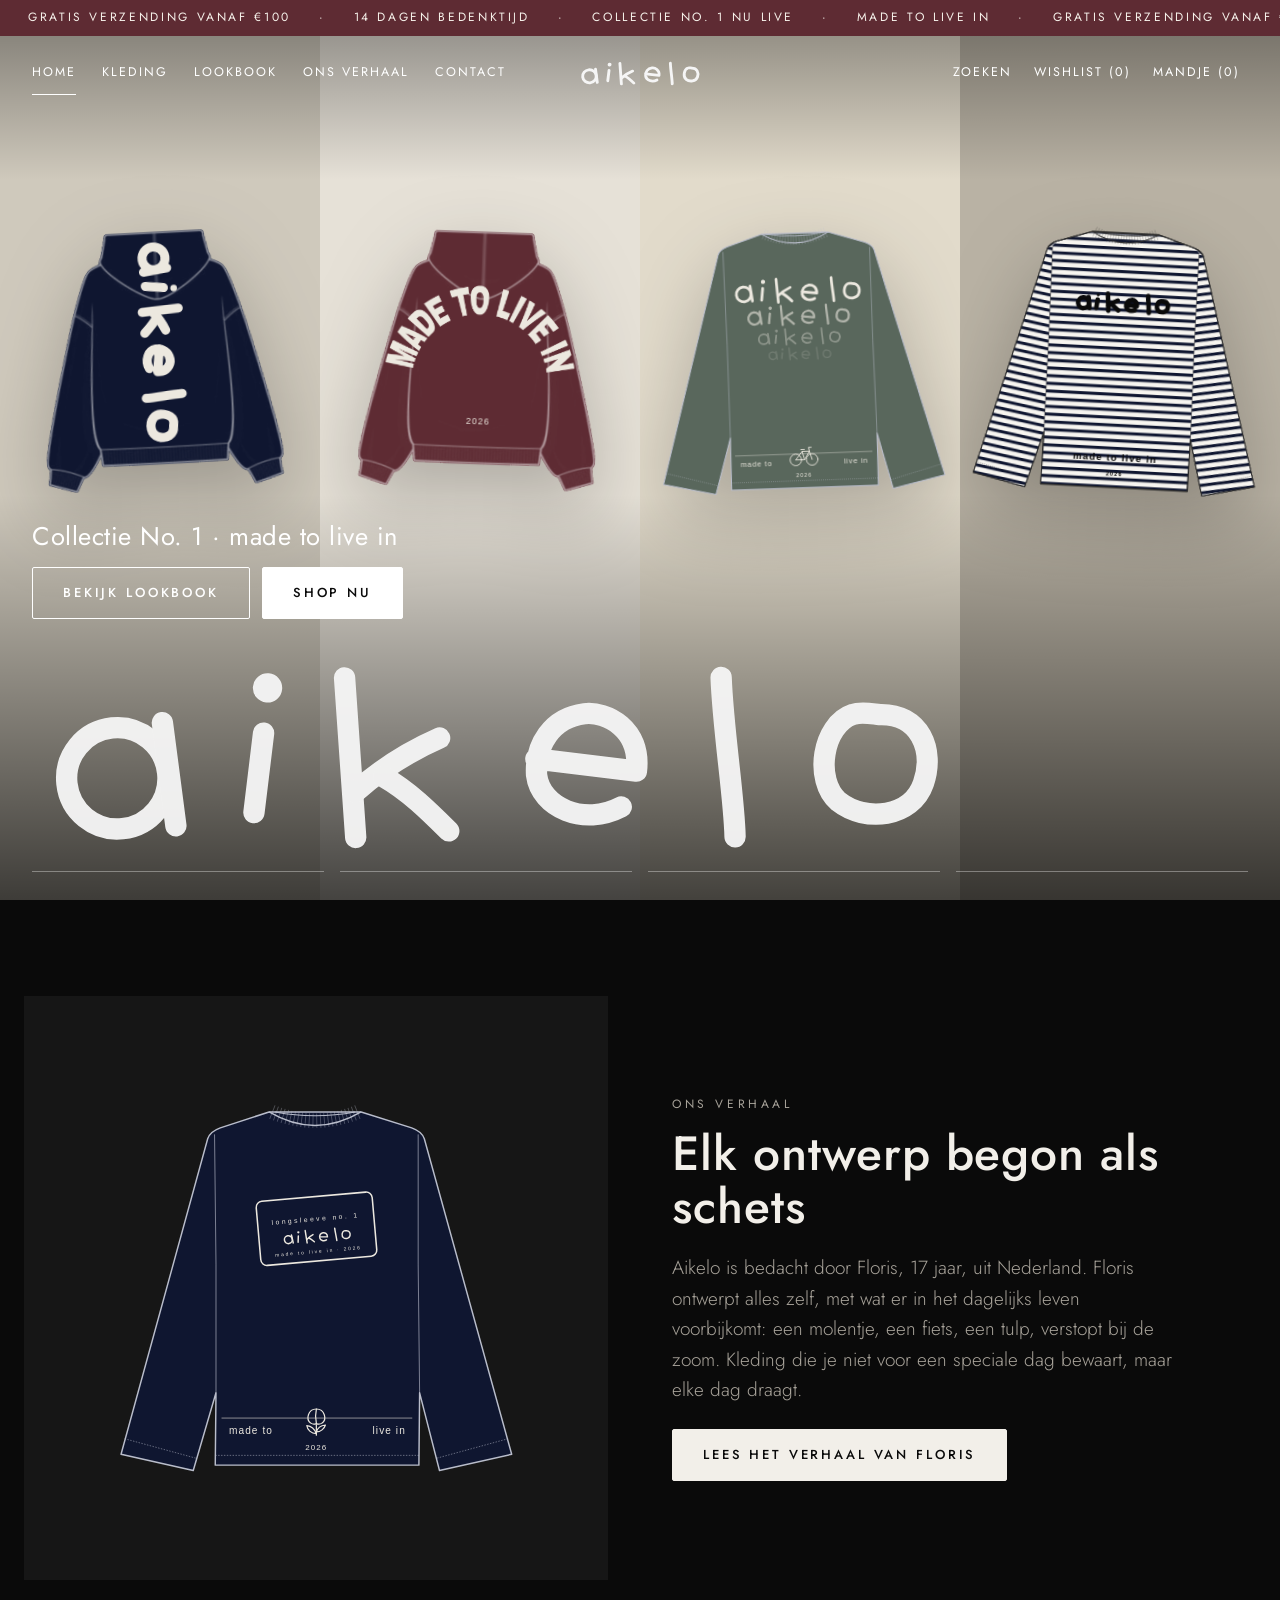
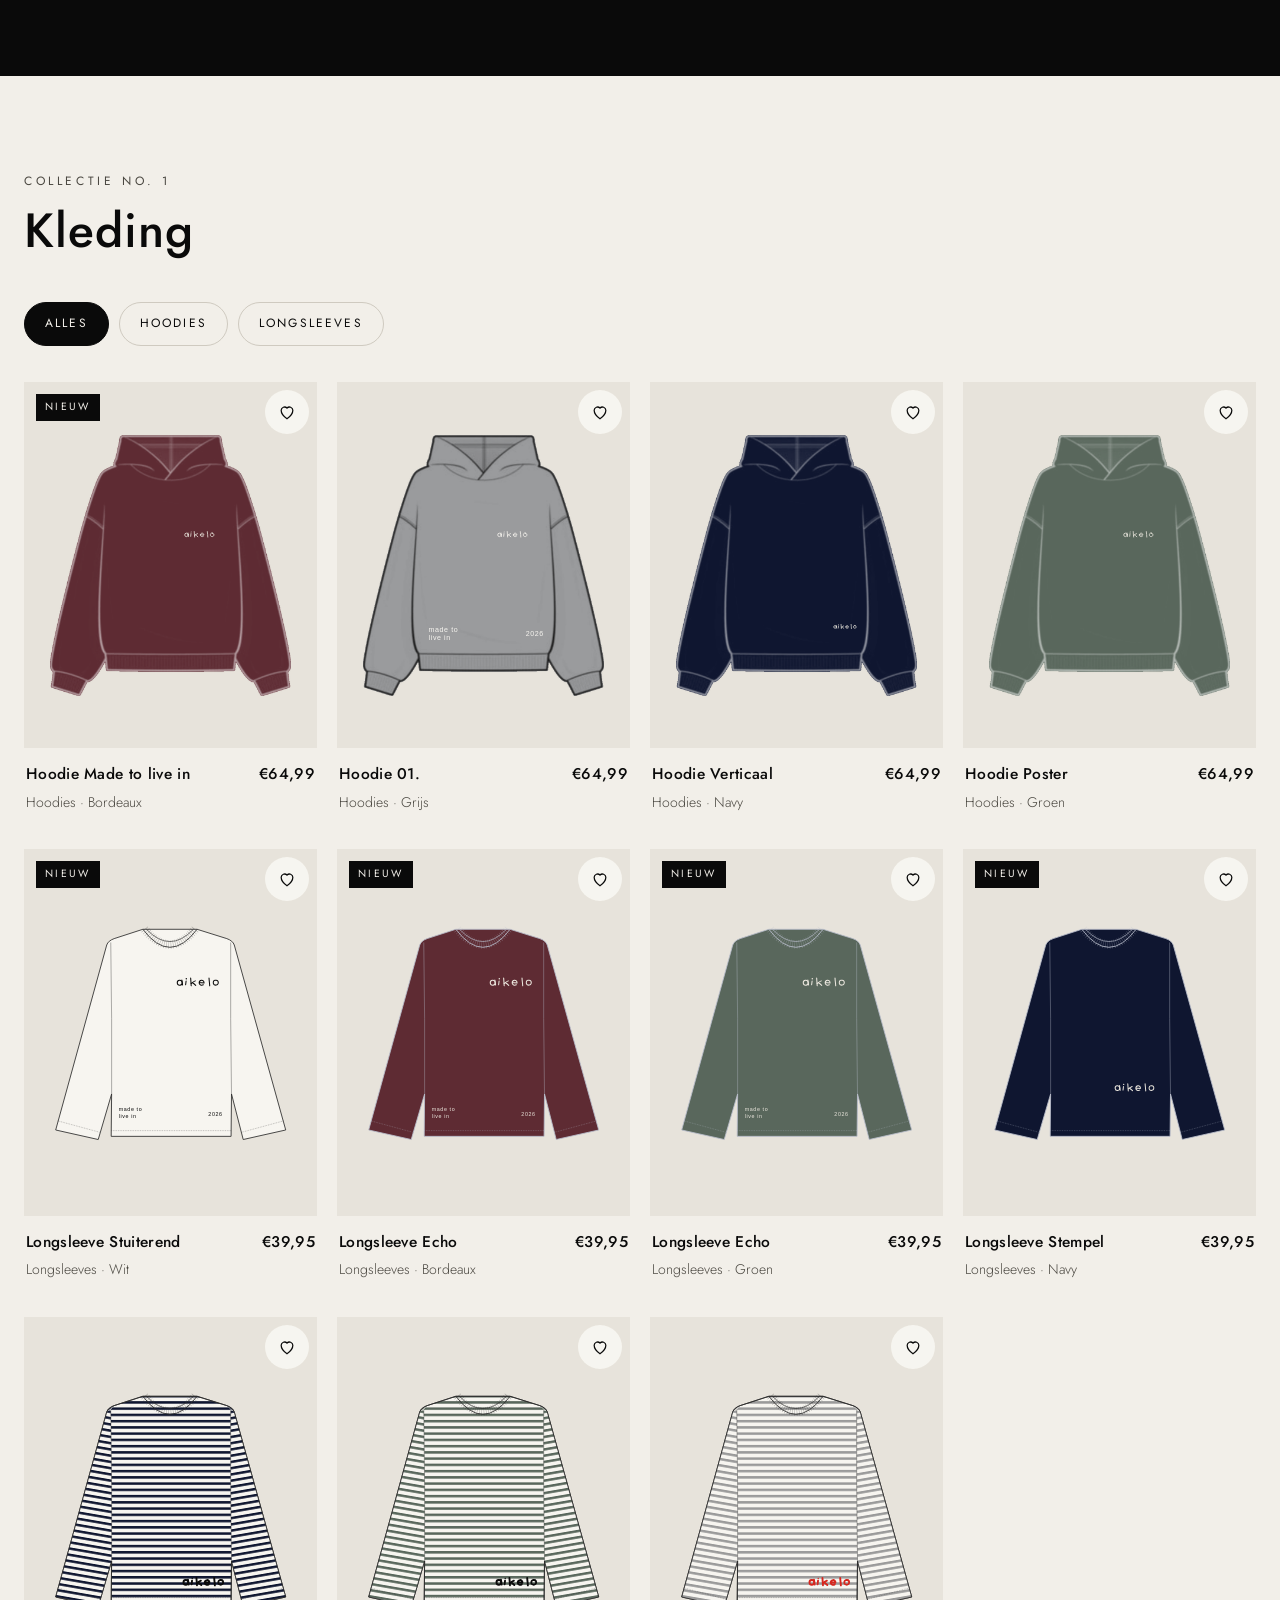
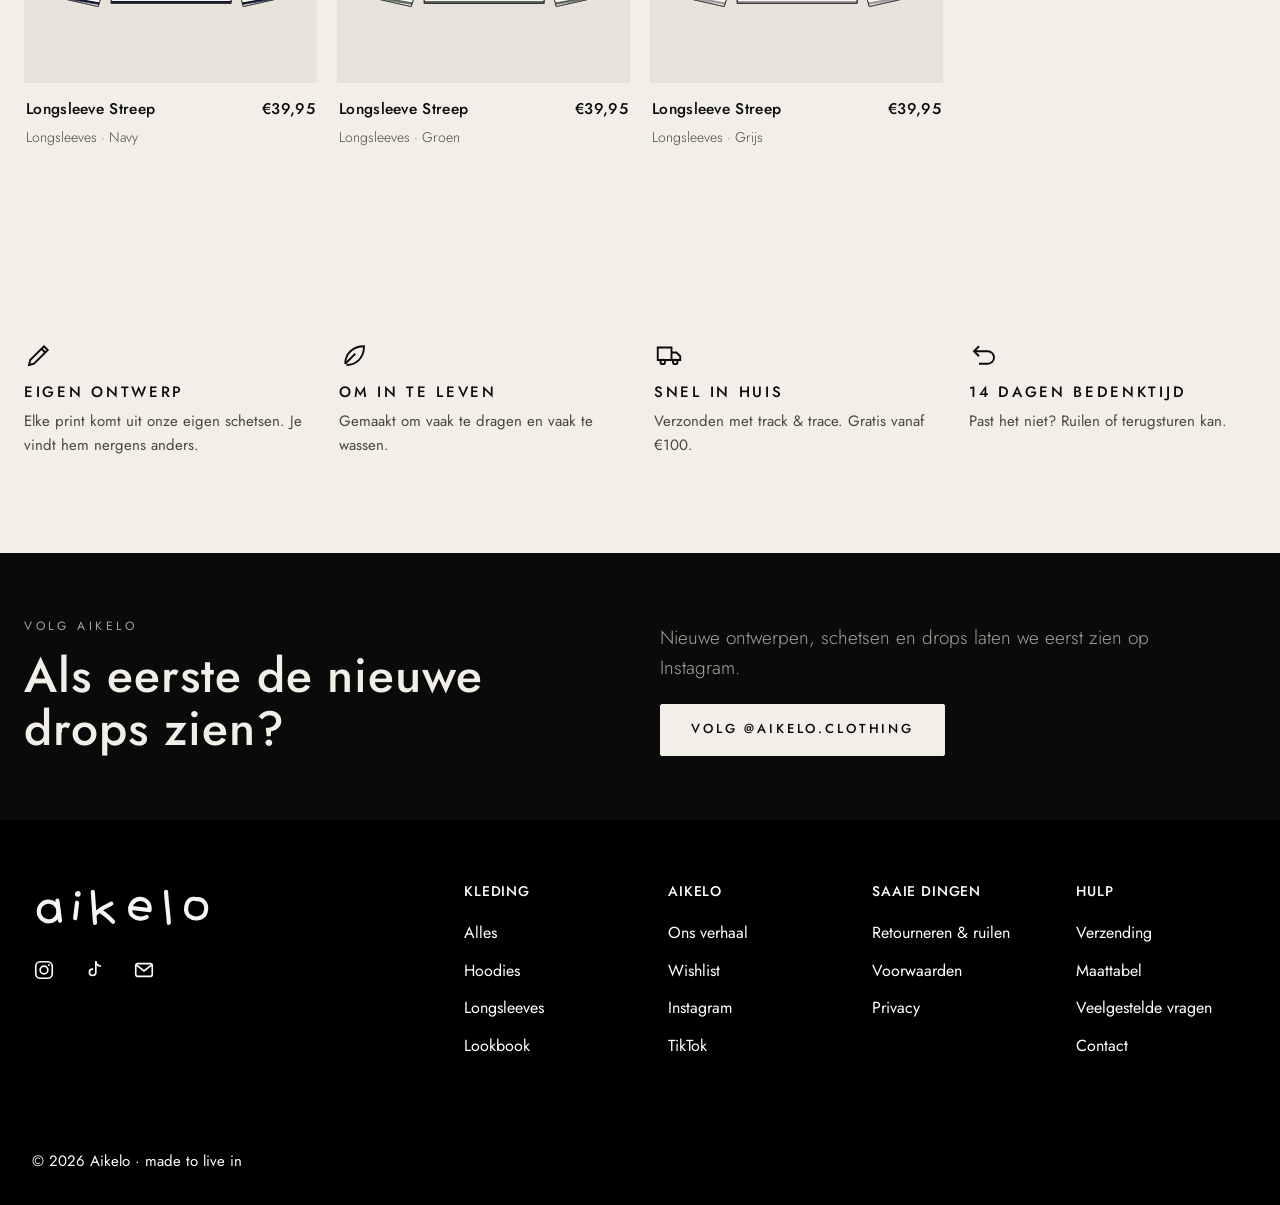
==== commit 967b9a90: "Hero: groene longsleeve op een zandkleurige achtergrond Co-Authored-By: Claude Opus 5.5 <noreply@ant" ====
--- a/public/index.html
+++ b/public/index.html
@@ -23,7 +23,7 @@
 <main id="main">
 
 <section class="hero2" aria-label="Collectie No. 1">
-  <div class="hero-panels"><a class="hero-panel" href="product?id=hoodie-verticaal-navy&amp;kleur=navy" style="background:#CFC9BC" aria-label="Hoodie Verticaal in navy"><img src="img/p/hoodie-verticaal-navy-achter.svg" alt="" style="--r:-3deg"></a><a class="hero-panel" href="product?id=hoodie-holle-letters-bordeaux&amp;kleur=bordeaux" style="background:#E6E1D7" aria-label="Hoodie Made to live in in bordeaux"><img src="img/p/hoodie-holle-letters-bordeaux-achter.svg" alt="" style="--r:2deg"></a><a class="hero-panel" href="product?id=longsleeve-echo-groen&amp;kleur=groen" style="background:#26262A" aria-label="Longsleeve Echo in groen"><img src="img/p/ls-echo-groen-achter.svg" alt="" style="--r:-2deg;width:92%;max-width:560px"></a><a class="hero-panel" href="product?id=longsleeve-streep-navy&amp;kleur=navy" style="background:#B9B2A4" aria-label="Longsleeve Streep in navy"><img src="img/p/streep-navy-achter.svg" alt="" style="--r:3deg;width:92%;max-width:560px"></a></div>
+  <div class="hero-panels"><a class="hero-panel" href="product?id=hoodie-verticaal-navy&amp;kleur=navy" style="background:#CFC9BC" aria-label="Hoodie Verticaal in navy"><img src="img/p/hoodie-verticaal-navy-achter.svg" alt="" style="--r:-3deg"></a><a class="hero-panel" href="product?id=hoodie-holle-letters-bordeaux&amp;kleur=bordeaux" style="background:#E6E1D7" aria-label="Hoodie Made to live in in bordeaux"><img src="img/p/hoodie-holle-letters-bordeaux-achter.svg" alt="" style="--r:2deg"></a><a class="hero-panel" href="product?id=longsleeve-echo-groen&amp;kleur=groen" style="background:#E2DBCB" aria-label="Longsleeve Echo in groen"><img src="img/p/ls-echo-groen-achter.svg" alt="" class="ls" style="--r:-2deg"></a><a class="hero-panel" href="product?id=longsleeve-streep-navy&amp;kleur=navy" style="background:#B9B2A4" aria-label="Longsleeve Streep in navy"><img src="img/p/streep-navy-achter.svg" alt="" class="ls" style="--r:3deg"></a></div>
   <div class="hero-shade"></div>
   <div class="hero-content">
     <div class="hero-caption">
--- a/public/css/style.css
+++ b/public/css/style.css
@@ -379,6 +379,7 @@
 .hero-panels { position: absolute; inset: 0; display: grid; grid-template-columns: repeat(4, 1fr); }
 .hero-panel { position: relative; display: block; overflow: hidden; }
 .hero-panel img { position: absolute; left: 50%; top: 40%; width: 74%; max-width: 440px; transform: translate(-50%, -50%) rotate(var(--r, 0deg)); transition: transform 1.2s cubic-bezier(.2,.7,.2,1); filter: drop-shadow(0 30px 40px rgba(0,0,0,.25)); }
+.hero-panel img.ls { width: 92%; max-width: 560px; }
 .hero-panel:hover img { transform: translate(-50%, -52%) rotate(var(--r, 0deg)) scale(1.04); }
 .hero-shade { position: absolute; inset: 0; pointer-events: none; background: linear-gradient(to bottom, rgba(0,0,0,.42) 0, rgba(0,0,0,0) 20%, rgba(0,0,0,0) 55%, rgba(0,0,0,.7) 100%); }
 .hero-content { position: absolute; left: 0; right: 0; bottom: 0; padding: 0 32px 28px; pointer-events: none; }
@@ -399,7 +400,9 @@
 @media (max-width: 860px) {
   .hero2 { height: 88vh; height: 88svh; }
   .hero-panels { grid-template-columns: 1fr 1fr; }
-  .hero-panel:nth-child(n+3) { display: none; }
+  /* op mobiel passen er twee: de groene en de gestreepte longsleeve */
+  .hero-panel:nth-child(-n+2) { display: none; }
+  .hero-panel img.ls { width: 116%; }
   .hero-panel img { width: 112%; max-width: none; top: 38%; }
   .hero-word { height: auto; width: 100%; max-height: none; }
   .hero-content { padding: 0 16px 18px; }
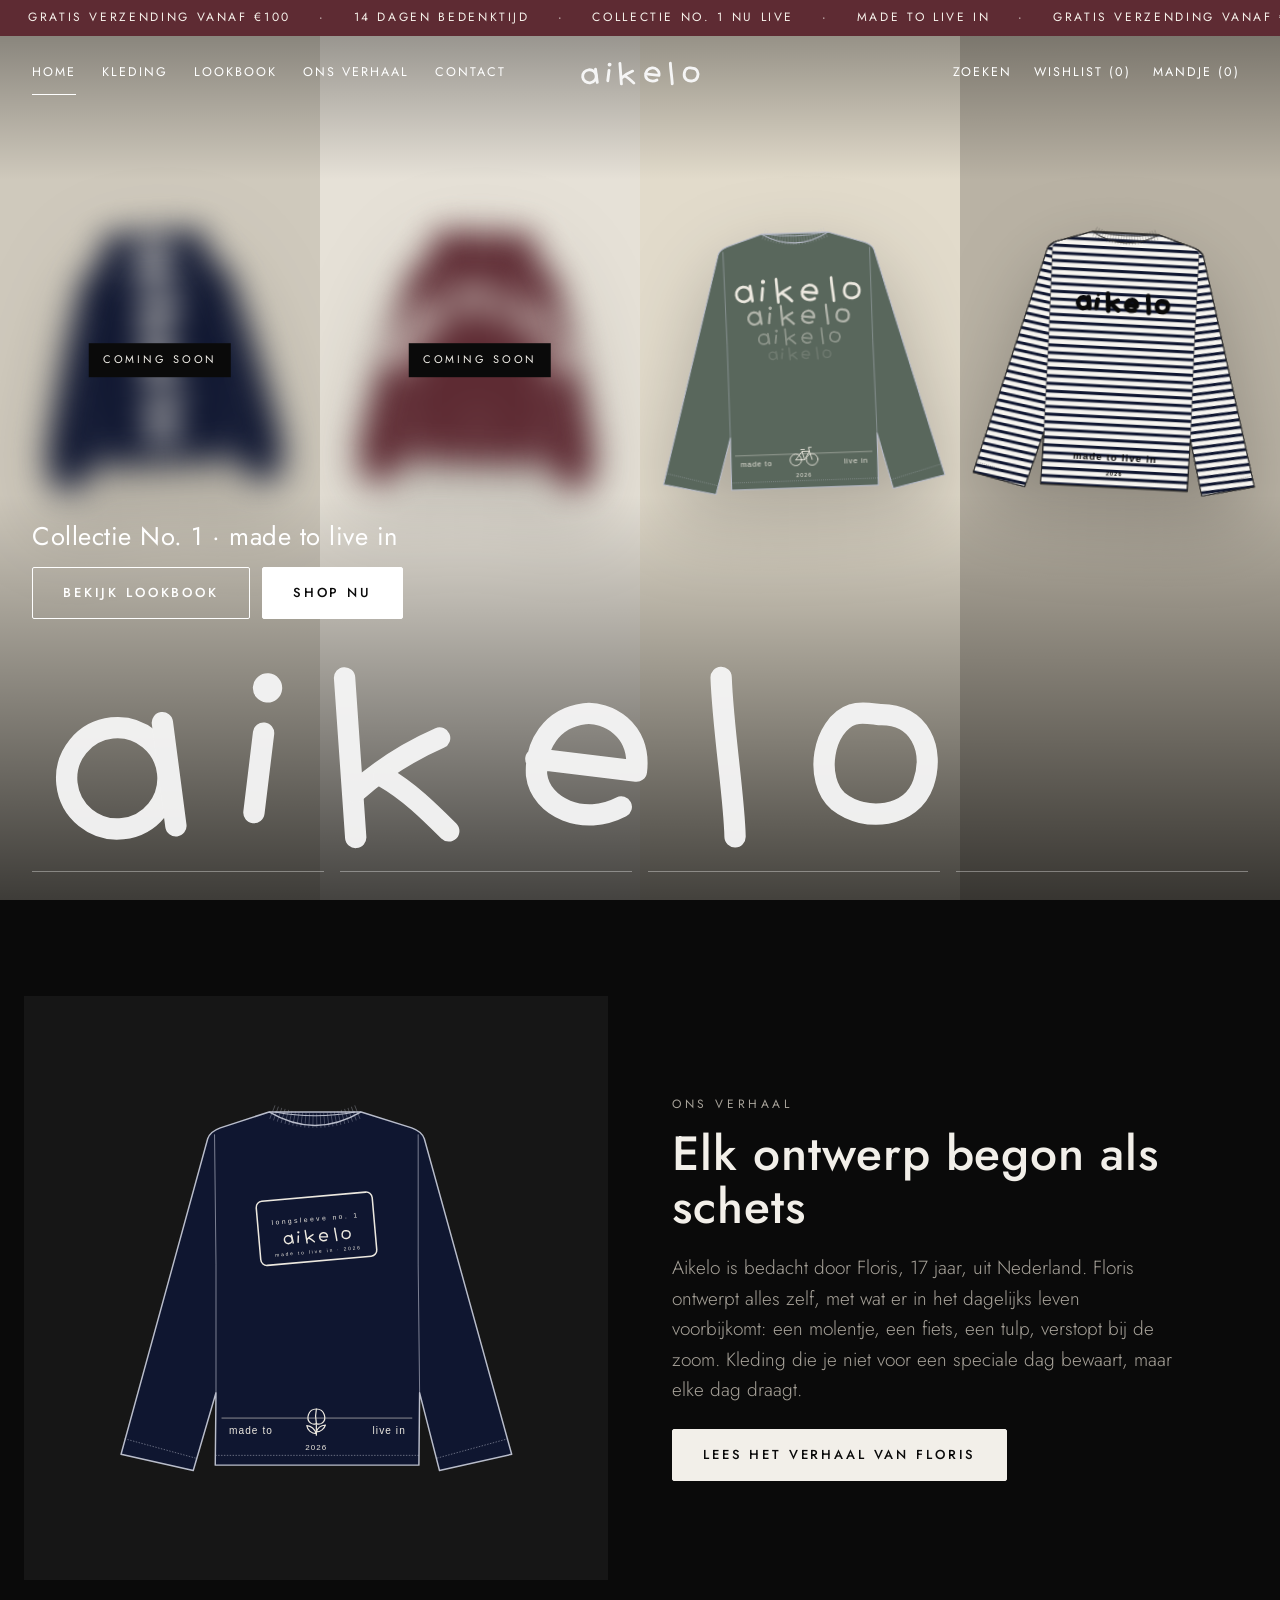
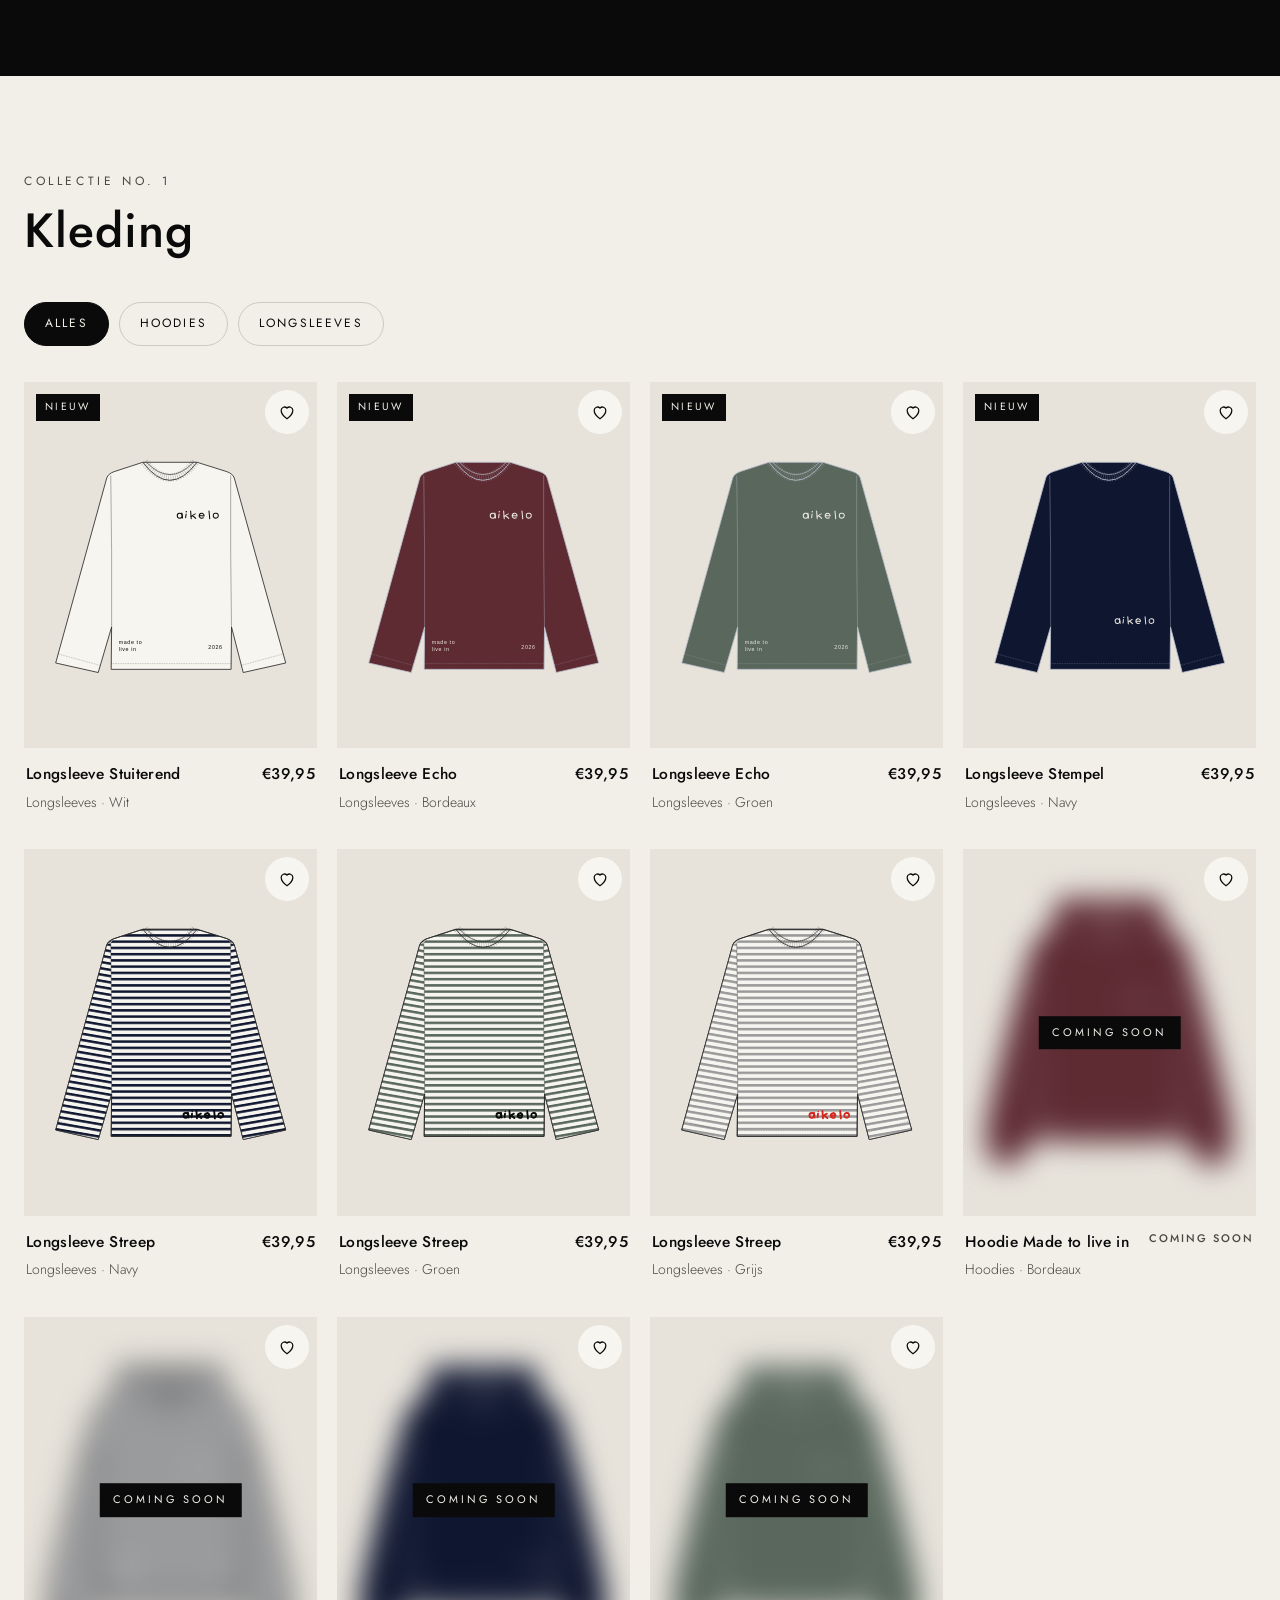
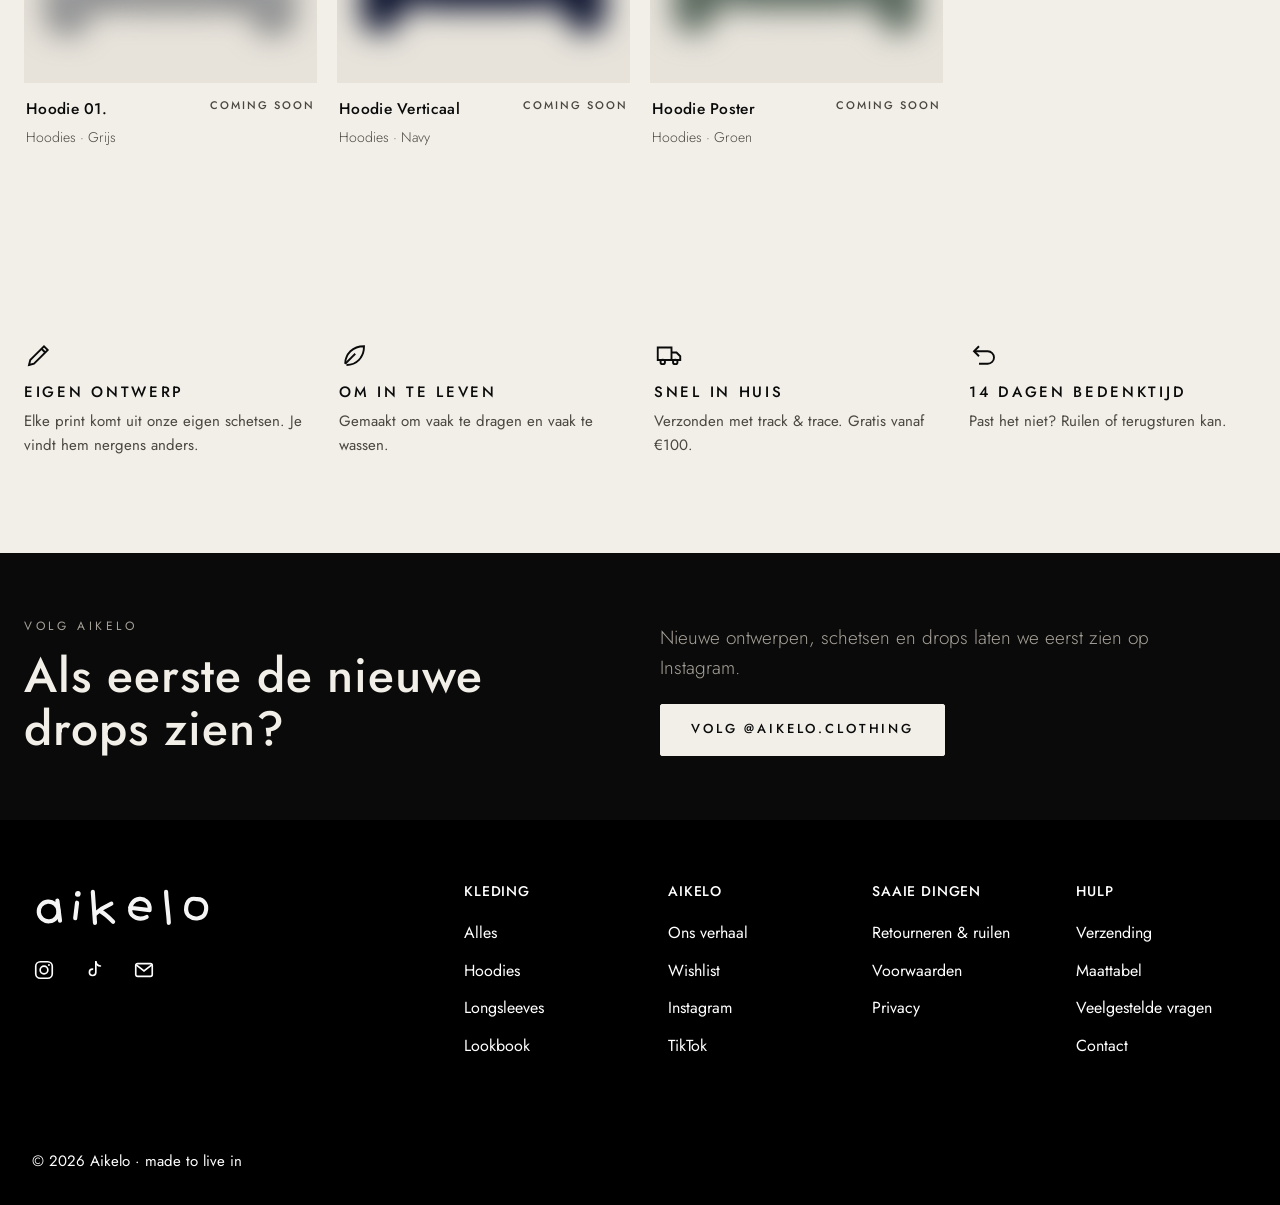
==== commit 13e1d1de: "Hoodies: wazig met Coming soon, nog niet te bestellen Co-Authored-By: Claude Opus 5.5 <noreply@anthr" ====
--- a/public/index.html
+++ b/public/index.html
@@ -23,7 +23,7 @@
 <main id="main">
 
 <section class="hero2" aria-label="Collectie No. 1">
-  <div class="hero-panels"><a class="hero-panel" href="product?id=hoodie-verticaal-navy&amp;kleur=navy" style="background:#CFC9BC" aria-label="Hoodie Verticaal in navy"><img src="img/p/hoodie-verticaal-navy-achter.svg" alt="" style="--r:-3deg"></a><a class="hero-panel" href="product?id=hoodie-holle-letters-bordeaux&amp;kleur=bordeaux" style="background:#E6E1D7" aria-label="Hoodie Made to live in in bordeaux"><img src="img/p/hoodie-holle-letters-bordeaux-achter.svg" alt="" style="--r:2deg"></a><a class="hero-panel" href="product?id=longsleeve-echo-groen&amp;kleur=groen" style="background:#E2DBCB" aria-label="Longsleeve Echo in groen"><img src="img/p/ls-echo-groen-achter.svg" alt="" class="ls" style="--r:-2deg"></a><a class="hero-panel" href="product?id=longsleeve-streep-navy&amp;kleur=navy" style="background:#B9B2A4" aria-label="Longsleeve Streep in navy"><img src="img/p/streep-navy-achter.svg" alt="" class="ls" style="--r:3deg"></a></div>
+  <div class="hero-panels"><a class="hero-panel soon" href="product?id=hoodie-verticaal-navy&amp;kleur=navy" style="background:#CFC9BC" aria-label="Hoodie Verticaal in navy, coming soon"><img src="img/p/hoodie-verticaal-navy-achter.svg" alt="" style="--r:-3deg"><span class="soon-label">Coming soon</span></a><a class="hero-panel soon" href="product?id=hoodie-holle-letters-bordeaux&amp;kleur=bordeaux" style="background:#E6E1D7" aria-label="Hoodie Made to live in in bordeaux, coming soon"><img src="img/p/hoodie-holle-letters-bordeaux-achter.svg" alt="" style="--r:2deg"><span class="soon-label">Coming soon</span></a><a class="hero-panel" href="product?id=longsleeve-echo-groen&amp;kleur=groen" style="background:#E2DBCB" aria-label="Longsleeve Echo in groen"><img src="img/p/ls-echo-groen-achter.svg" alt="" class="ls" style="--r:-2deg"></a><a class="hero-panel" href="product?id=longsleeve-streep-navy&amp;kleur=navy" style="background:#B9B2A4" aria-label="Longsleeve Streep in navy"><img src="img/p/streep-navy-achter.svg" alt="" class="ls" style="--r:3deg"></a></div>
   <div class="hero-shade"></div>
   <div class="hero-content">
     <div class="hero-caption">
--- a/public/css/style.css
+++ b/public/css/style.css
@@ -500,3 +500,14 @@
   .lb-chapter { grid-template-columns: 1fr; gap: 8px; padding: 56px 0 24px; }
   .lb-steps, .lb-steps.two, .lb-details { grid-template-columns: 1fr; }
 }
+
+/* ---------- Coming soon (hoodies) ---------- */
+.soon-label { position: absolute; left: 50%; top: 50%; transform: translate(-50%, -50%); z-index: 2; background: var(--ink); color: var(--bg); font-size: 11px; letter-spacing: .26em; text-transform: uppercase; padding: 8px 14px; white-space: nowrap; pointer-events: none; }
+.card.soon .card-media img { filter: blur(14px); transform: scale(1.04); }
+.card.soon:hover .card-media img.front { opacity: 1; }
+.card.soon:hover .card-media img.back { opacity: 0; }
+.card.soon .card-title span:last-child { white-space: nowrap; font-size: 11px; letter-spacing: .18em; text-transform: uppercase; color: var(--muted); }
+.hero-panel.soon img { filter: blur(16px) drop-shadow(0 30px 40px rgba(0,0,0,.25)); }
+.hero-panel.soon .soon-label { top: 40%; }
+.pdp.soon .gallery img { filter: blur(18px); }
+.pdp.soon .btn[disabled] { opacity: .55; cursor: not-allowed; }
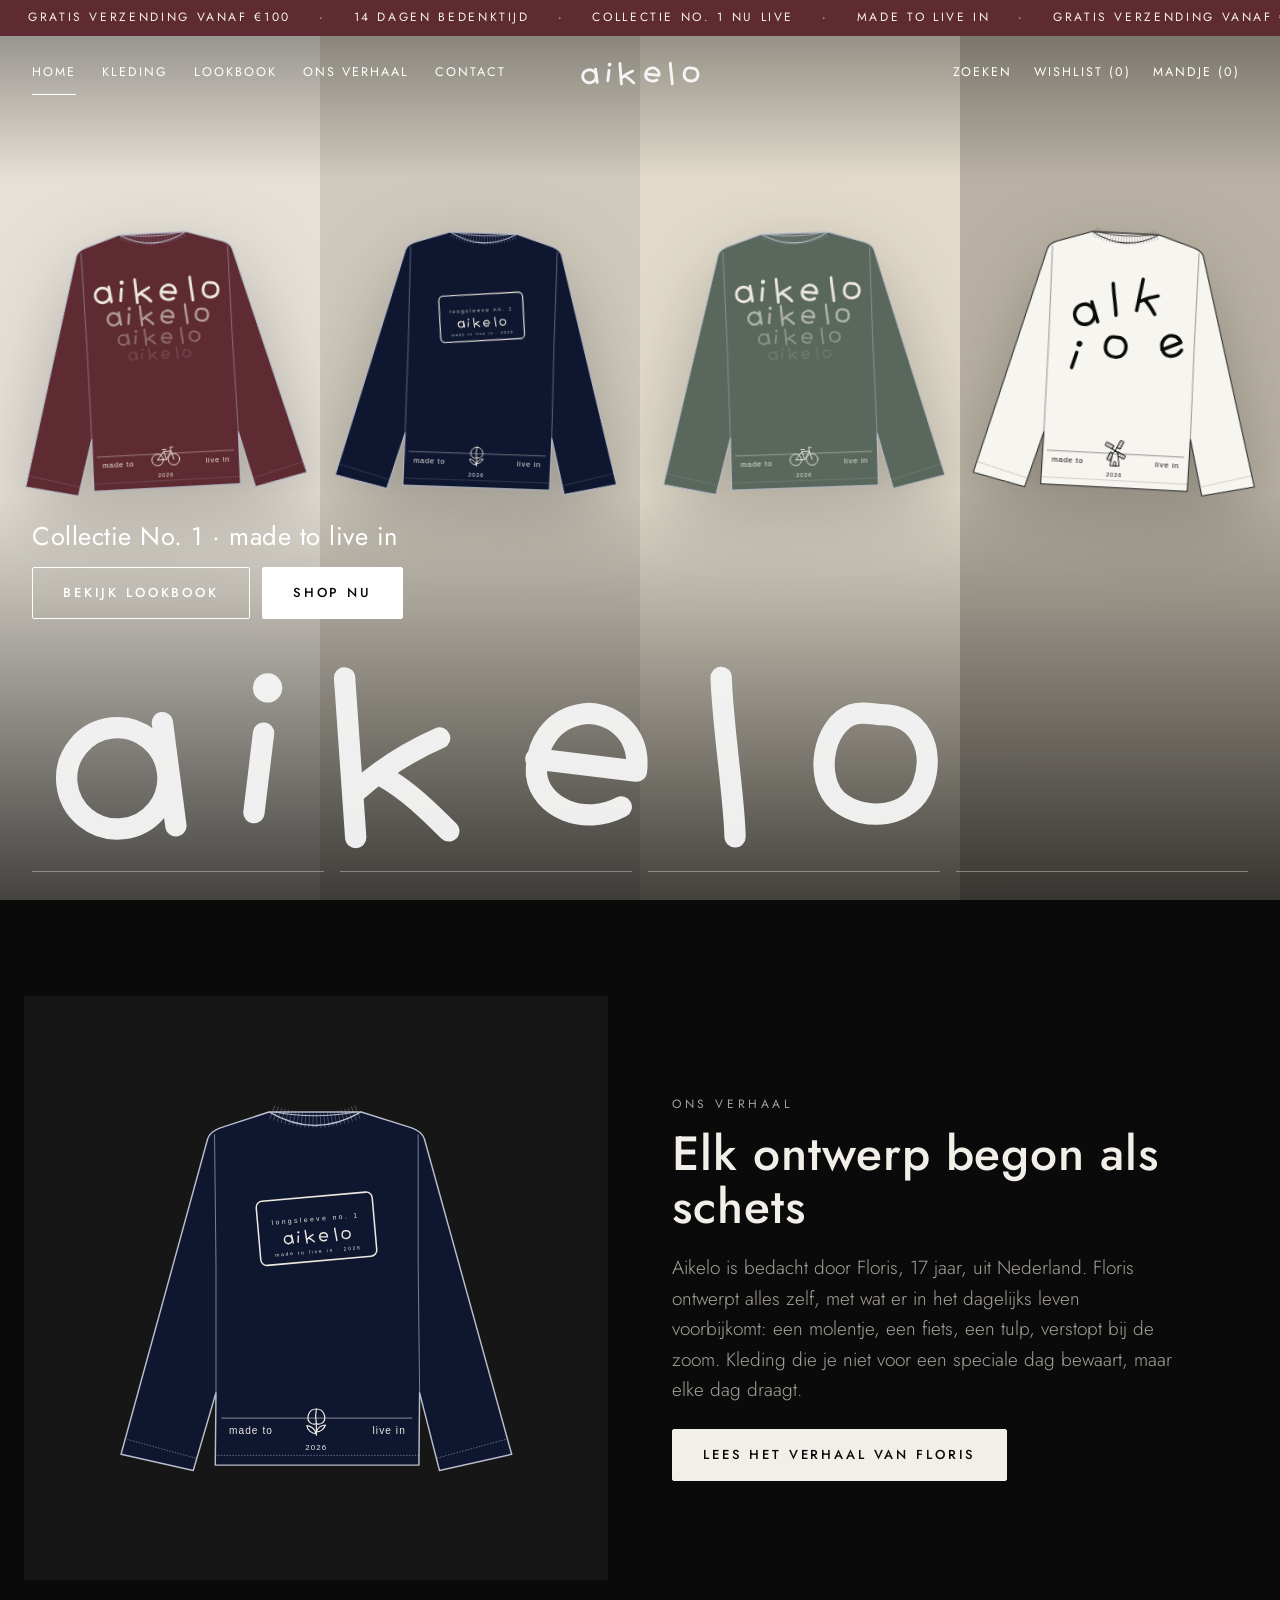
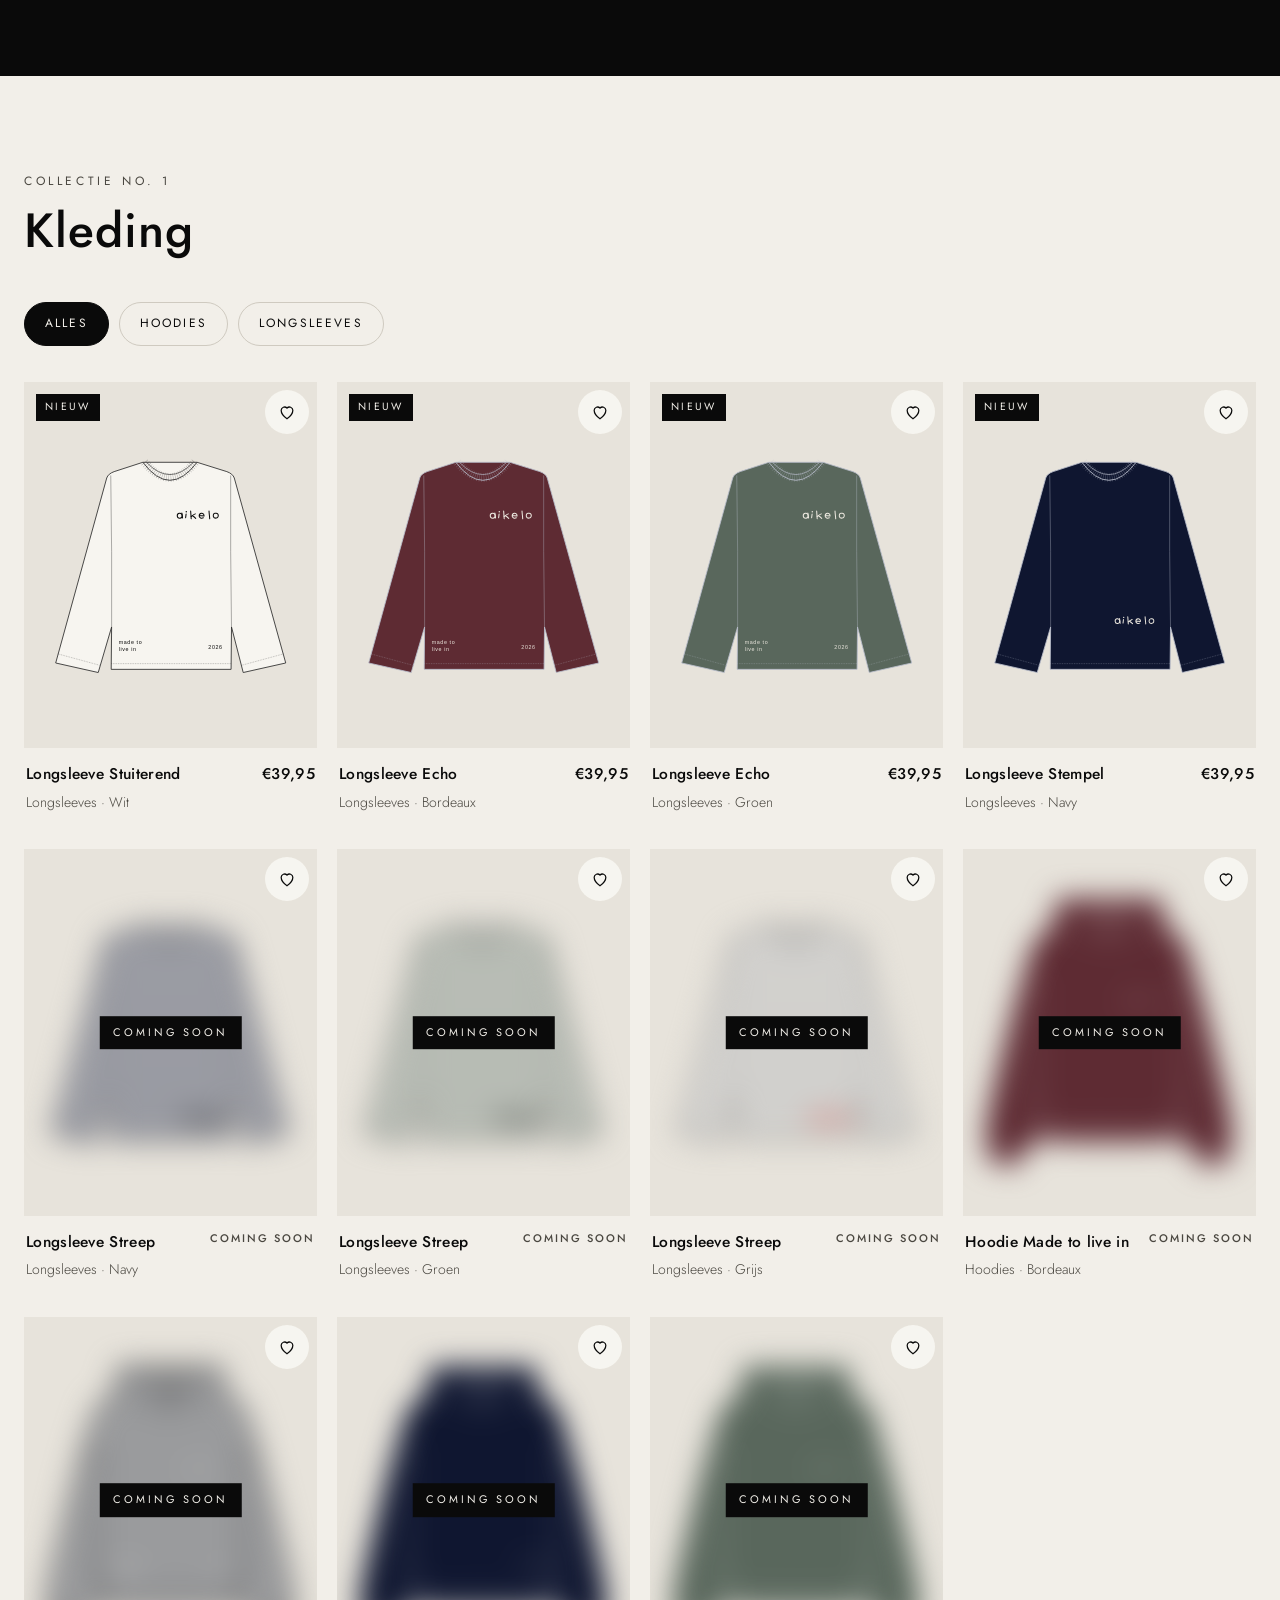
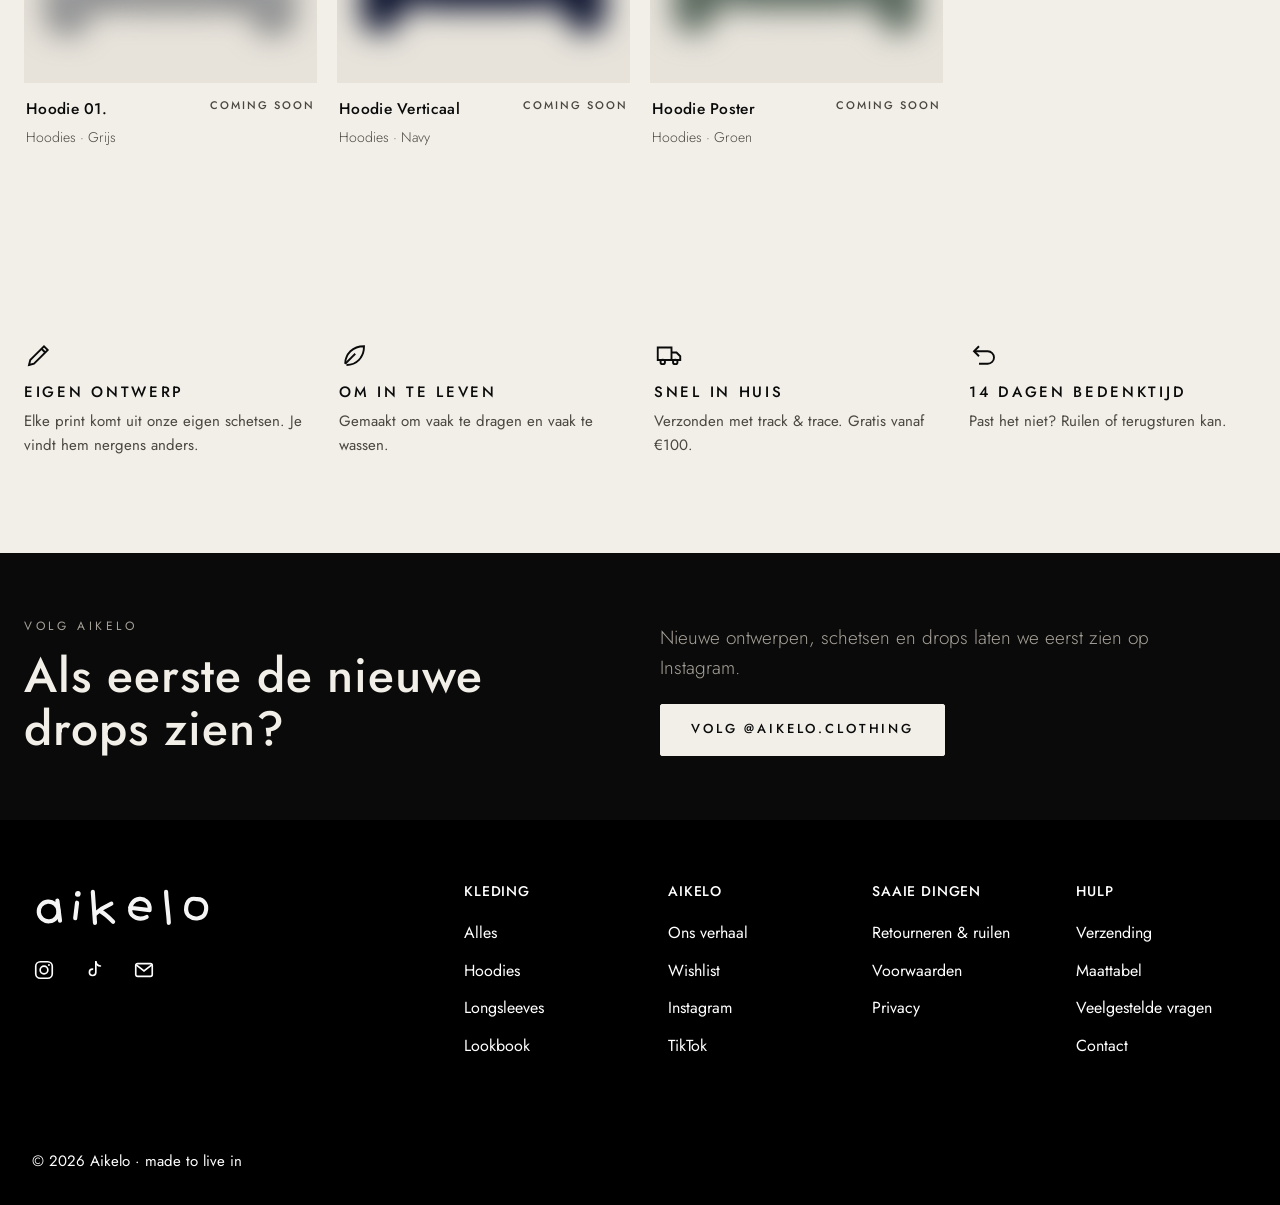
==== commit 1945bdd9: "Hero met vier effen longsleeves, streep ook Coming soon Co-Authored-By: Claude Opus 5.5 <noreply@ant" ====
--- a/public/index.html
+++ b/public/index.html
@@ -23,7 +23,7 @@
 <main id="main">
 
 <section class="hero2" aria-label="Collectie No. 1">
-  <div class="hero-panels"><a class="hero-panel soon" href="product?id=hoodie-verticaal-navy&amp;kleur=navy" style="background:#CFC9BC" aria-label="Hoodie Verticaal in navy, coming soon"><img src="img/p/hoodie-verticaal-navy-achter.svg" alt="" style="--r:-3deg"><span class="soon-label">Coming soon</span></a><a class="hero-panel soon" href="product?id=hoodie-holle-letters-bordeaux&amp;kleur=bordeaux" style="background:#E6E1D7" aria-label="Hoodie Made to live in in bordeaux, coming soon"><img src="img/p/hoodie-holle-letters-bordeaux-achter.svg" alt="" style="--r:2deg"><span class="soon-label">Coming soon</span></a><a class="hero-panel" href="product?id=longsleeve-echo-groen&amp;kleur=groen" style="background:#E2DBCB" aria-label="Longsleeve Echo in groen"><img src="img/p/ls-echo-groen-achter.svg" alt="" class="ls" style="--r:-2deg"></a><a class="hero-panel" href="product?id=longsleeve-streep-navy&amp;kleur=navy" style="background:#B9B2A4" aria-label="Longsleeve Streep in navy"><img src="img/p/streep-navy-achter.svg" alt="" class="ls" style="--r:3deg"></a></div>
+  <div class="hero-panels"><a class="hero-panel" href="product?id=longsleeve-echo-bordeaux&amp;kleur=bordeaux" style="background:#E6E1D7" aria-label="Longsleeve Echo in bordeaux"><img src="img/p/ls-echo-bordeaux-achter.svg" alt="" class="ls" style="--r:-3deg"></a><a class="hero-panel" href="product?id=longsleeve-stempel-navy&amp;kleur=navy" style="background:#CFC9BC" aria-label="Longsleeve Stempel in navy"><img src="img/p/ls-stempel-navy-achter.svg" alt="" class="ls" style="--r:2deg"></a><a class="hero-panel" href="product?id=longsleeve-echo-groen&amp;kleur=groen" style="background:#E2DBCB" aria-label="Longsleeve Echo in groen"><img src="img/p/ls-echo-groen-achter.svg" alt="" class="ls" style="--r:-2deg"></a><a class="hero-panel" href="product?id=longsleeve-stuiterend-wit&amp;kleur=wit" style="background:#B9B2A4" aria-label="Longsleeve Stuiterend in wit"><img src="img/p/ls-stuiterend-wit-achter.svg" alt="" class="ls" style="--r:3deg"></a></div>
   <div class="hero-shade"></div>
   <div class="hero-content">
     <div class="hero-caption">
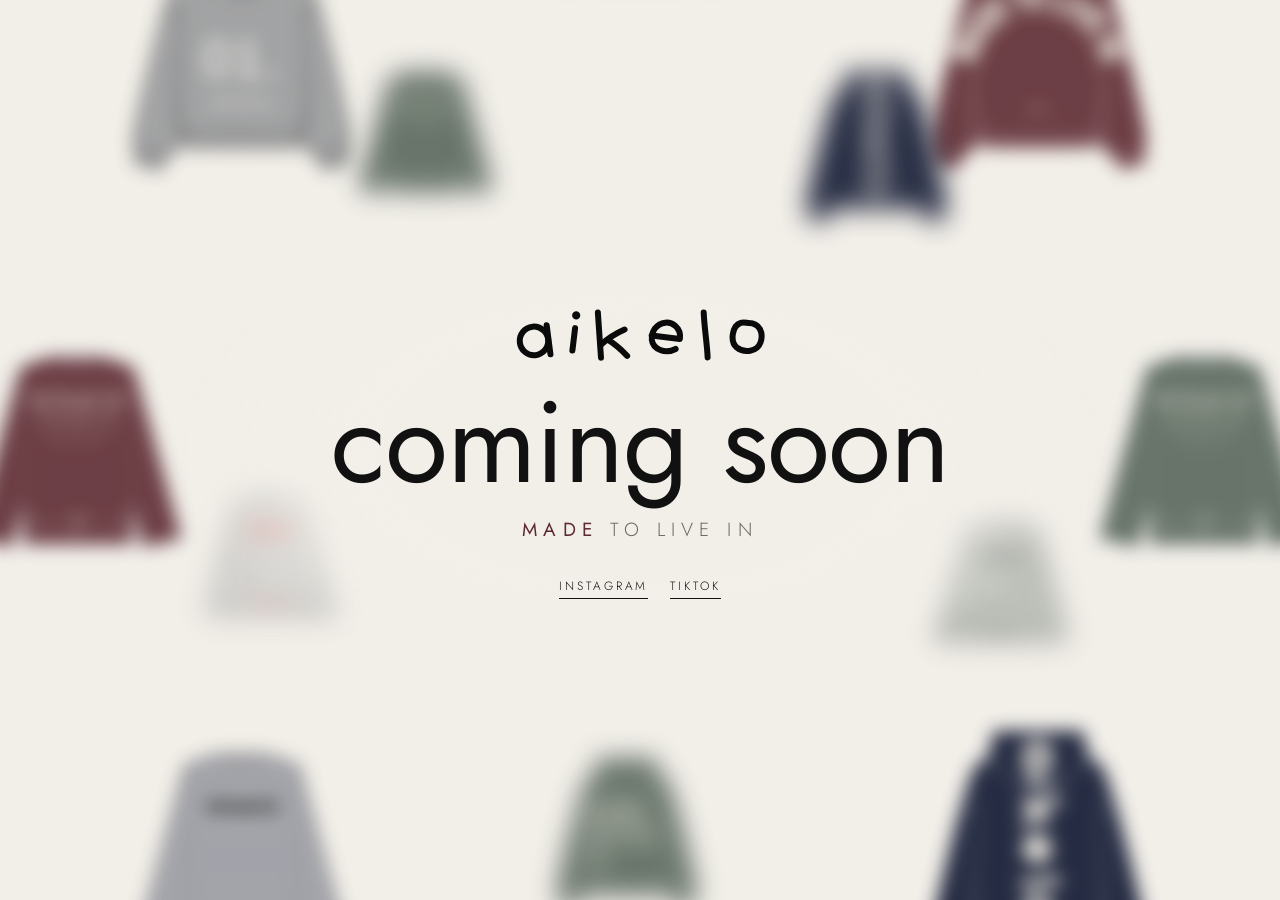
==== commit 64f1ba1c: "Coming soon-pagina als voorpagina; winkel blijft op /home Co-Authored-By: Claude Opus 5.5 <noreply@a" ====
--- a/public/index.html
+++ b/public/index.html
@@ -3,69 +3,81 @@
 <head>
 <meta charset="utf-8">
 <meta name="viewport" content="width=device-width, initial-scale=1">
-<title>AIKELO · made to live in</title>
-<meta name="description" content="Aikelo maakt longsleeves en hoodies uit eigen schetsen. Kleding om in te leven. Bekijk de eerste collectie.">
+<title>AIKELO · coming soon</title>
+<meta name="description" content="Aikelo komt eraan. Kleding uit eigen schetsen, made to live in.">
 <meta name="theme-color" content="#F2EFE9">
-<meta property="og:title" content="AIKELO · made to live in">
-<meta property="og:description" content="Aikelo maakt longsleeves en hoodies uit eigen schetsen. Kleding om in te leven. Bekijk de eerste collectie.">
+<meta property="og:title" content="AIKELO · coming soon">
+<meta property="og:description" content="Aikelo komt eraan. Kleding uit eigen schetsen, made to live in.">
 <meta property="og:type" content="website">
 <link rel="icon" href="img/favicon.svg" type="image/svg+xml">
 <link rel="preconnect" href="https://fonts.googleapis.com">
 <link rel="preconnect" href="https://fonts.gstatic.com" crossorigin>
 <link href="https://fonts.googleapis.com/css2?family=Jost:wght@300;400;500&display=swap" rel="stylesheet">
-<link rel="stylesheet" href="css/style.css?v=dev">
-<script defer src="js/products.js?v=dev"></script>
-<script defer src="js/app.js?v=dev"></script>
-<script defer src="js/pages.js?v=dev"></script>
+<style>
+  :root { --bg: #F2EFE9; --ink: #111; --muted: #6E6A63; --accent: #5E2B33; }
+  * { box-sizing: border-box; }
+  html, body { margin: 0; height: 100%; }
+  body { background: var(--bg); color: var(--ink); font-family: Jost, system-ui, sans-serif; font-weight: 300; overflow: hidden; }
+  .soon { position: fixed; inset: 0; display: grid; place-items: center; overflow: hidden; }
+
+  /* de kleding die rond het logo draait */
+  .ell { position: absolute; inset: 0; }
+  .orbit { position: absolute; left: 50%; top: 50%; width: 0; height: 0; animation: spin 70s linear infinite; }
+  .piece { position: absolute; left: 0; top: 0; transform: rotate(var(--a)) translateX(var(--r)) rotate(calc(-1 * var(--a))); }
+  .piece img { display: block; width: var(--w); transform: translate(-50%, -50%); animation: spin 70s linear infinite reverse; filter: blur(var(--b)); opacity: .9; }
+  .orbit.inner { animation-duration: 95s; animation-direction: reverse; }
+  .orbit.inner .piece img { animation-duration: 95s; animation-direction: normal; }
+  @keyframes spin { to { rotate: 360deg; } }
+
+  /* midden */
+  .center { position: relative; z-index: 2; text-align: center; padding: 0 24px; }
+  .center::before { content: ""; position: absolute; inset: -30% -20%; z-index: -1; background: radial-gradient(closest-side, var(--bg) 55%, rgba(242,239,233,0)); }
+  .logo { width: clamp(150px, 24vw, 260px); height: auto; display: block; margin: 0 auto; }
+  h1 { font-weight: 400; font-size: clamp(44px, 9vw, 120px); line-height: .95; letter-spacing: -.01em; margin: 26px 0 18px; text-transform: lowercase; }
+  .quote { font-size: clamp(15px, 1.8vw, 19px); letter-spacing: .32em; text-transform: uppercase; color: var(--muted); margin: 0; }
+  .quote b { color: var(--accent); font-weight: 400; }
+  .social { margin-top: 34px; display: flex; gap: 22px; justify-content: center; }
+  .social a { color: var(--ink); font-size: 12px; letter-spacing: .24em; text-transform: uppercase; text-decoration: none; border-bottom: 1px solid currentColor; padding-bottom: 3px; }
+  .social a:hover { color: var(--accent); }
+
+  /* binnenkomen */
+  .center > * { opacity: 0; transform: translateY(14px); animation: up .9s cubic-bezier(.2,.7,.2,1) forwards; }
+  .center > :nth-child(2) { animation-delay: .15s; } .center > :nth-child(3) { animation-delay: .3s; } .center > :nth-child(4) { animation-delay: .45s; }
+  @keyframes up { to { opacity: 1; transform: none; } }
+
+  /* op een smal scherm een ovale ring, zodat boven en onder ook kleding draait */
+  @media (max-width: 700px) { .piece { --r: var(--rm) !important; } .piece img { width: var(--wm); transform: translate(-50%, -50%) scaleY(.57); } .ell { transform: scaleY(1.75); } }
+  @media (prefers-reduced-motion: reduce) { .orbit, .piece img { animation: none; } .center > * { animation: none; opacity: 1; transform: none; } }
+</style>
 </head>
-<body data-page="home" class="has-hero">
-<div id="site-header"></div>
-<main id="main">
-
-<section class="hero2" aria-label="Collectie No. 1">
-  <div class="hero-panels"><a class="hero-panel" href="product?id=longsleeve-echo-bordeaux&amp;kleur=bordeaux" style="background:#E6E1D7" aria-label="Longsleeve Echo in bordeaux"><img src="img/p/ls-echo-bordeaux-achter.svg" alt="" class="ls" style="--r:-3deg"></a><a class="hero-panel" href="product?id=longsleeve-stempel-navy&amp;kleur=navy" style="background:#CFC9BC" aria-label="Longsleeve Stempel in navy"><img src="img/p/ls-stempel-navy-achter.svg" alt="" class="ls" style="--r:2deg"></a><a class="hero-panel" href="product?id=longsleeve-echo-groen&amp;kleur=groen" style="background:#E2DBCB" aria-label="Longsleeve Echo in groen"><img src="img/p/ls-echo-groen-achter.svg" alt="" class="ls" style="--r:-2deg"></a><a class="hero-panel" href="product?id=longsleeve-stuiterend-wit&amp;kleur=wit" style="background:#B9B2A4" aria-label="Longsleeve Stuiterend in wit"><img src="img/p/ls-stuiterend-wit-achter.svg" alt="" class="ls" style="--r:3deg"></a></div>
-  <div class="hero-shade"></div>
-  <div class="hero-content">
-    <div class="hero-caption">
-      <div>
-        <h1>Collectie No. 1 · made to live in</h1>
-        <div class="hero-actions"><a class="btn outline-light" href="lookbook">Bekijk lookbook</a><a class="btn solid-light" href="#kleding">Shop nu</a></div>
-      </div>
+<body>
+<main class="soon">
+  <div class="ell" aria-hidden="true">
+    <div class="orbit" id="outer"></div>
+    <div class="orbit inner" id="inner"></div>
+  </div>
+  <div class="center">
+    <img class="logo" src="img/logo.svg" alt="aikelo">
+    <h1>coming soon</h1>
+    <p class="quote"><b>made</b> to live in</p>
+    <div class="social">
+      <a href="https://www.instagram.com/aikelo.clothing/" target="_blank" rel="noopener">Instagram</a>
+      <a href="https://www.tiktok.com/@aikelo.clothing" target="_blank" rel="noopener">TikTok</a>
     </div>
-    <img class="hero-word" src="img/logo.svg" alt="aikelo">
-    <div class="hero-progress" aria-hidden="true"><span style="--i:0"></span><span style="--i:1"></span><span style="--i:2"></span><span style="--i:3"></span></div>
   </div>
-</section>
-
-<section class="section dark story" id="verhaal"><div class="wrap split">
-  <div class="split-media reveal"><img src="img/p/ls-stempel-navy-achter.svg" alt="Longsleeve Stempel in navy, achterkant met stempel en tulp" loading="lazy"></div>
-  <div class="reveal">
-    <p class="eyebrow">Ons verhaal</p>
-    <h2>Elk ontwerp begon als schets</h2>
-    <p class="lead" style="margin:20px 0 24px">Aikelo is bedacht door Floris, 17 jaar, uit Nederland. Floris ontwerpt alles zelf, met wat er in het dagelijks leven voorbijkomt: een molentje, een fiets, een tulp, verstopt bij de zoom. Kleding die je niet voor een speciale dag bewaart, maar elke dag draagt.</p>
-    <a class="btn light" href="over#bedenker">Lees het verhaal van Floris</a>
-  </div>
-</div></section>
-
-<section class="section" id="kleding"><div class="wrap">
-  <div class="section-head"><div><p class="eyebrow">Collectie No. 1</p><h2>Kleding</h2></div></div>
-  <div class="filters" id="catFilters" role="group" aria-label="Filter op soort"></div>
-  <div class="grid" id="grid" aria-live="polite"></div>
-</div></section>
-
-
-<section class="section"><div class="wrap features">
-  <div class="feature reveal"><svg viewBox="0 0 24 24" fill="none" stroke="currentColor" stroke-width="1.5" aria-hidden="true"><path d="M4 20l4-1 11-11-3-3L5 16l-1 4z"/><path d="M14 7l3 3"/></svg><h3>Eigen ontwerp</h3><p>Elke print komt uit onze eigen schetsen. Je vindt hem nergens anders.</p></div>
-  <div class="feature reveal"><svg viewBox="0 0 24 24" fill="none" stroke="currentColor" stroke-width="1.5" aria-hidden="true"><path d="M5 19c0-8 6-14 15-14 0 9-6 15-14 15"/><path d="M5 19l8-8"/></svg><h3>Om in te leven</h3><p>Gemaakt om vaak te dragen en vaak te wassen.</p></div>
-  <div class="feature reveal"><svg viewBox="0 0 24 24" fill="none" stroke="currentColor" stroke-width="1.5" aria-hidden="true"><path d="M3 6h11v10H3zM14 10h4l3 3v3h-7"/><circle cx="7" cy="17.5" r="1.8"/><circle cx="17" cy="17.5" r="1.8"/></svg><h3>Snel in huis</h3><p>Verzonden met track &amp; trace. Gratis vanaf €100.</p></div>
-  <div class="feature reveal"><svg viewBox="0 0 24 24" fill="none" stroke="currentColor" stroke-width="1.5" aria-hidden="true"><path d="M4 9h11a5 5 0 0 1 0 10H8"/><path d="M8 5L4 9l4 4"/></svg><h3>14 dagen bedenktijd</h3><p>Past het niet? Ruilen of terugsturen kan.</p></div>
-</div></section>
-
-<section class="section dark tight"><div class="wrap news">
-  <div><p class="eyebrow">Volg aikelo</p><h2>Als eerste de nieuwe drops zien?</h2></div>
-  <div><p class="lead" style="margin-bottom:20px">Nieuwe ontwerpen, schetsen en drops laten we eerst zien op Instagram.</p><a class="btn light" href="https://instagram.com/aikelo.clothing" target="_blank" rel="noopener">Volg @aikelo.clothing</a></div>
-</div></section>
 </main>
-<div id="site-footer"></div>
+<script>
+  // buitenste ring: groot en wazig, binnenste ring: kleiner en nog waziger
+  var outer = ['ls-echo-groen', 'hoodie-verticaal-navy', 'ls-stuiterend-wit', 'streep-navy', 'ls-echo-bordeaux', 'hoodie-nummer-grijs', 'ls-stempel-navy', 'hoodie-holle-letters-bordeaux'];
+  var inner = ['streep-groen', 'hoodie-poster-groen', 'streep-grijs', 'ls-echo-groen', 'hoodie-verticaal-navy'];
+  function ring(id, list, r, rm, w, wm, blur, offset) {
+    document.getElementById(id).innerHTML = list.map(function (n, i) {
+      var a = offset + i * 360 / list.length;
+      return '<div class="piece" style="--a:' + a + 'deg;--r:' + r + ';--rm:' + rm + ';--w:' + w + ';--wm:' + wm + ';--b:' + blur + '"><img src="img/p/' + n + '-achter.svg" alt=""></div>';
+    }).join('');
+  }
+  ring('outer', outer, 'min(44vw, 640px)', '62vw', 'clamp(170px, 17vw, 260px)', '150px', '9px', 0);
+  ring('inner', inner, 'min(30vw, 400px)', '44vw', 'clamp(110px, 11vw, 170px)', '100px', '13px', 20);
+</script>
 </body>
 </html>
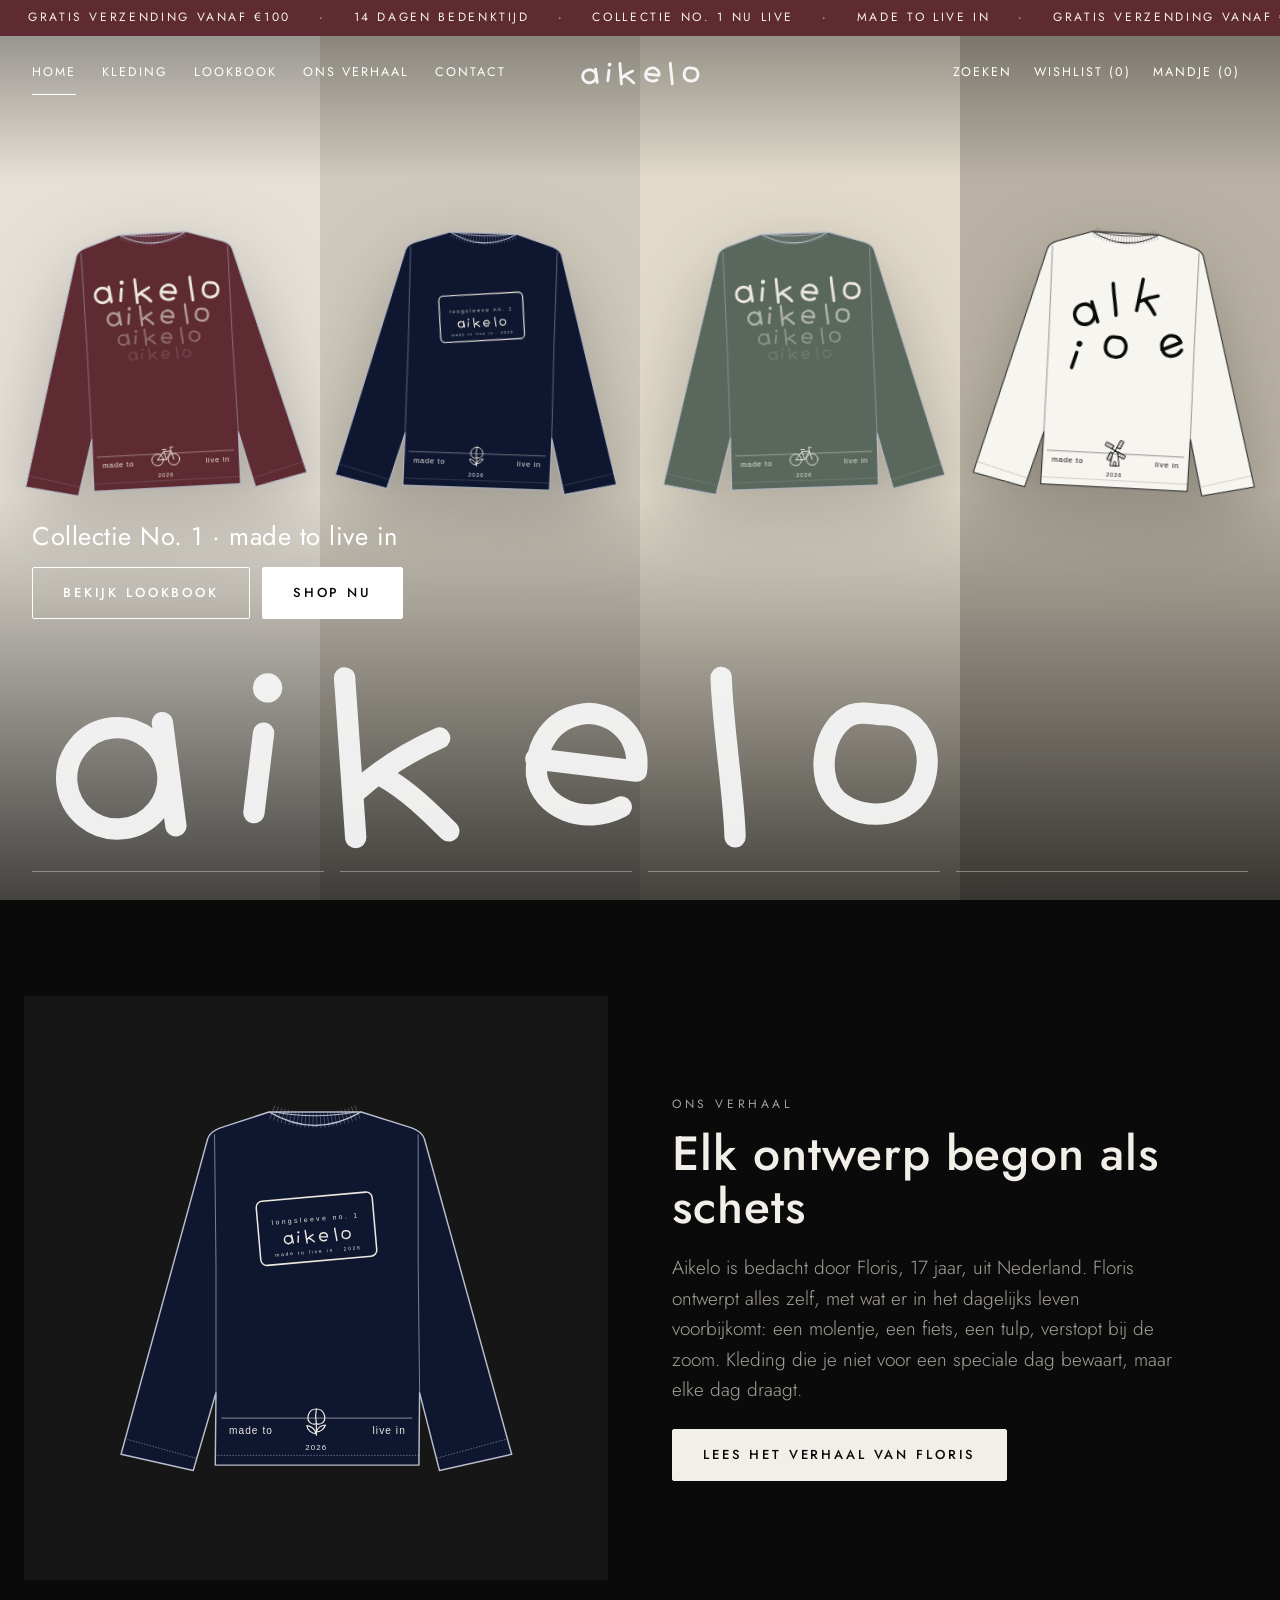
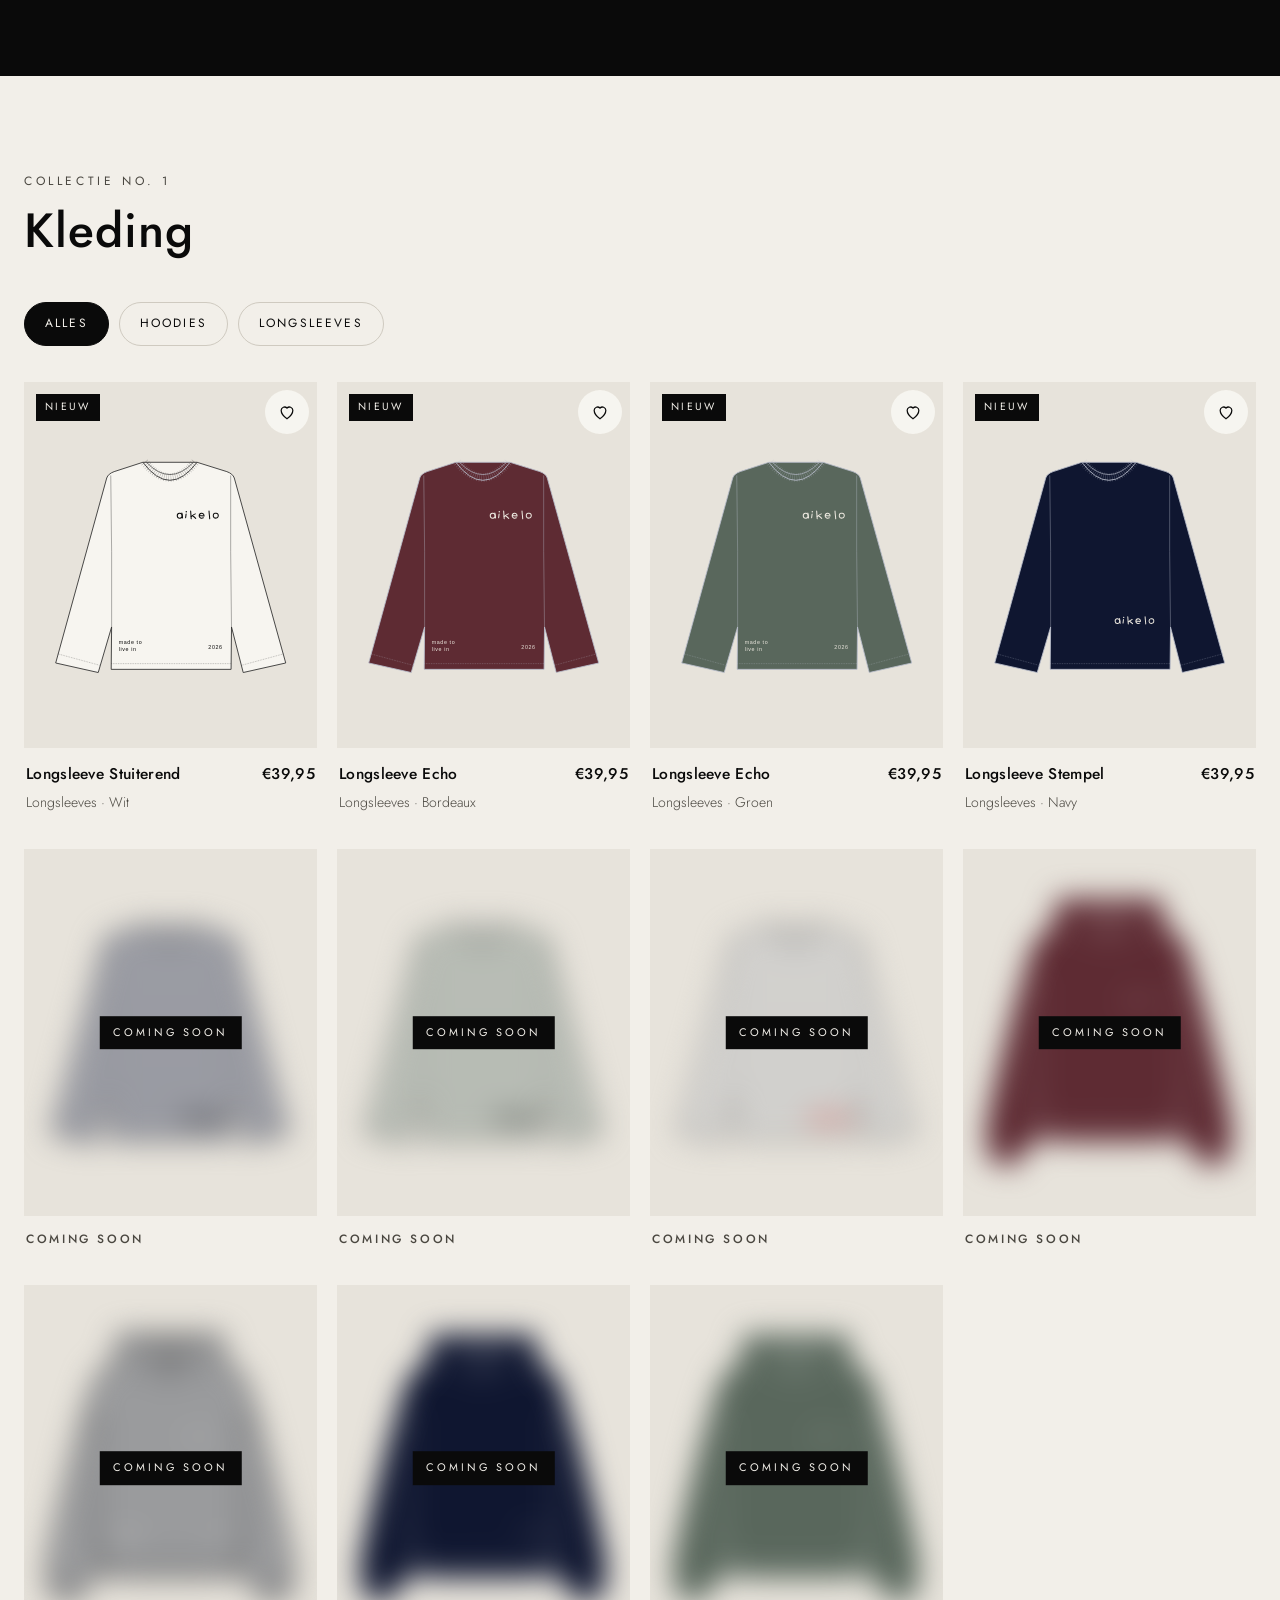
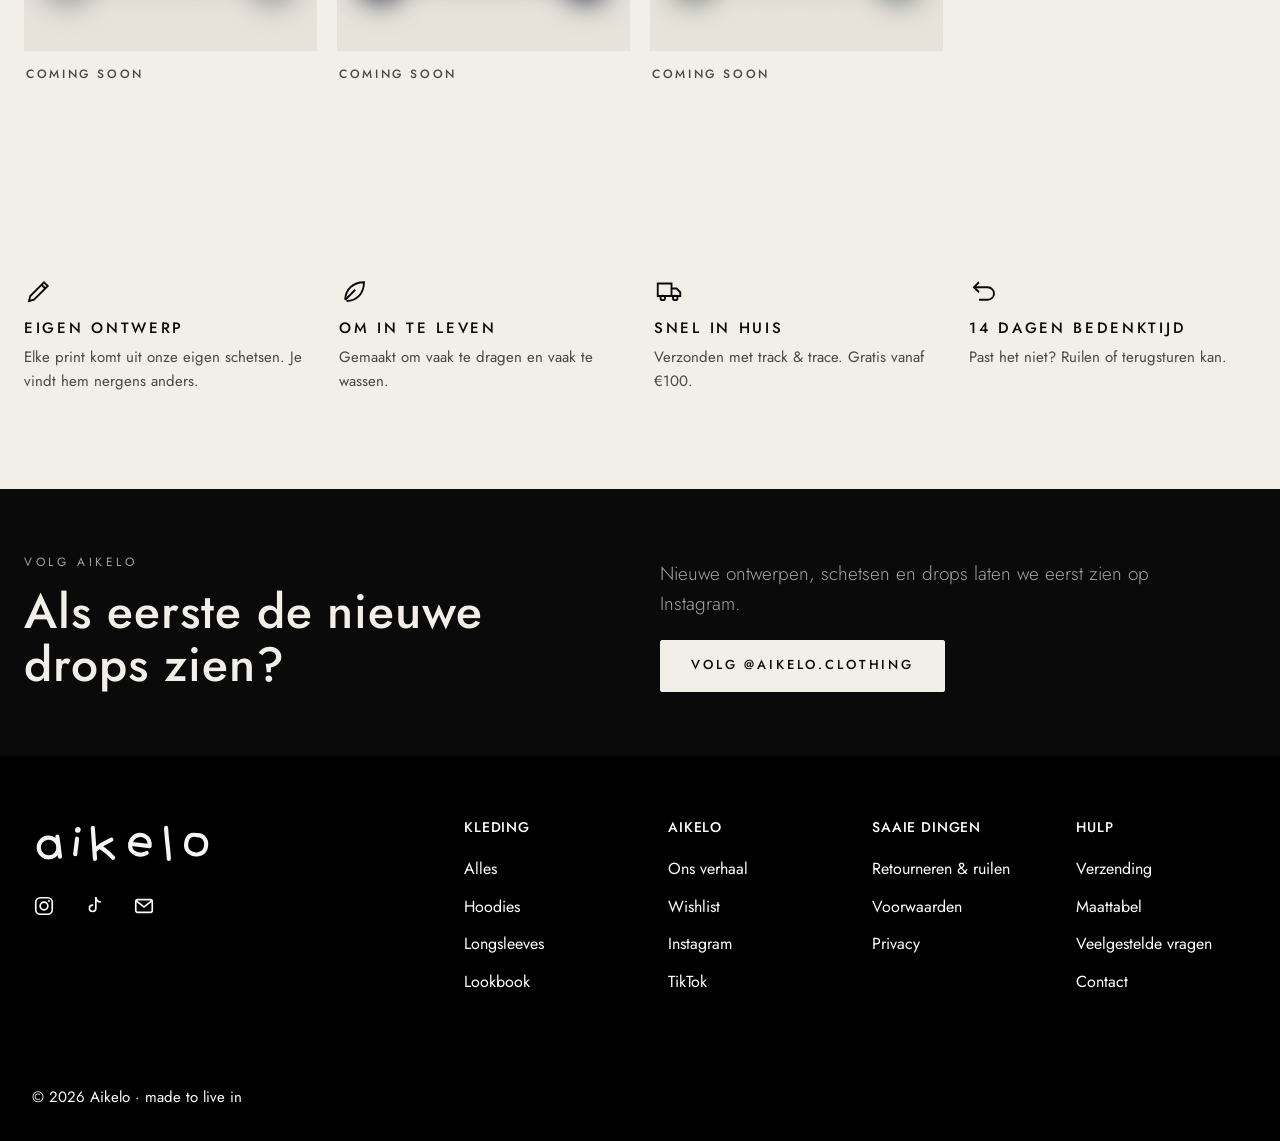
==== commit 29046417: "Coming soon-scherm online op elke pagina (aan/uit in de workflow) Co-Authored-By: Claude Opus 5.5 <n" ====
--- a/public/index.html
+++ b/public/index.html
@@ -3,81 +3,69 @@
 <head>
 <meta charset="utf-8">
 <meta name="viewport" content="width=device-width, initial-scale=1">
-<title>AIKELO · coming soon</title>
-<meta name="description" content="Aikelo komt eraan. Kleding uit eigen schetsen, made to live in.">
+<title>AIKELO · made to live in</title>
+<meta name="description" content="Aikelo maakt longsleeves en hoodies uit eigen schetsen. Kleding om in te leven. Bekijk de eerste collectie.">
 <meta name="theme-color" content="#F2EFE9">
-<meta property="og:title" content="AIKELO · coming soon">
-<meta property="og:description" content="Aikelo komt eraan. Kleding uit eigen schetsen, made to live in.">
+<meta property="og:title" content="AIKELO · made to live in">
+<meta property="og:description" content="Aikelo maakt longsleeves en hoodies uit eigen schetsen. Kleding om in te leven. Bekijk de eerste collectie.">
 <meta property="og:type" content="website">
 <link rel="icon" href="img/favicon.svg" type="image/svg+xml">
 <link rel="preconnect" href="https://fonts.googleapis.com">
 <link rel="preconnect" href="https://fonts.gstatic.com" crossorigin>
 <link href="https://fonts.googleapis.com/css2?family=Jost:wght@300;400;500&display=swap" rel="stylesheet">
-<style>
-  :root { --bg: #F2EFE9; --ink: #111; --muted: #6E6A63; --accent: #5E2B33; }
-  * { box-sizing: border-box; }
-  html, body { margin: 0; height: 100%; }
-  body { background: var(--bg); color: var(--ink); font-family: Jost, system-ui, sans-serif; font-weight: 300; overflow: hidden; }
-  .soon { position: fixed; inset: 0; display: grid; place-items: center; overflow: hidden; }
+<link rel="stylesheet" href="css/style.css?v=dev">
+<script defer src="js/products.js?v=dev"></script>
+<script defer src="js/app.js?v=dev"></script>
+<script defer src="js/pages.js?v=dev"></script>
+</head>
+<body data-page="home" class="has-hero">
+<div id="site-header"></div>
+<main id="main">
 
-  /* de kleding die rond het logo draait */
-  .ell { position: absolute; inset: 0; }
-  .orbit { position: absolute; left: 50%; top: 50%; width: 0; height: 0; animation: spin 70s linear infinite; }
-  .piece { position: absolute; left: 0; top: 0; transform: rotate(var(--a)) translateX(var(--r)) rotate(calc(-1 * var(--a))); }
-  .piece img { display: block; width: var(--w); transform: translate(-50%, -50%); animation: spin 70s linear infinite reverse; filter: blur(var(--b)); opacity: .9; }
-  .orbit.inner { animation-duration: 95s; animation-direction: reverse; }
-  .orbit.inner .piece img { animation-duration: 95s; animation-direction: normal; }
-  @keyframes spin { to { rotate: 360deg; } }
+<section class="hero2" aria-label="Collectie No. 1">
+  <div class="hero-panels"><a class="hero-panel" href="product?id=longsleeve-echo-bordeaux&amp;kleur=bordeaux" style="background:#E6E1D7" aria-label="Longsleeve Echo in bordeaux"><img src="img/p/ls-echo-bordeaux-achter.svg" alt="" class="ls" style="--r:-3deg"></a><a class="hero-panel" href="product?id=longsleeve-stempel-navy&amp;kleur=navy" style="background:#CFC9BC" aria-label="Longsleeve Stempel in navy"><img src="img/p/ls-stempel-navy-achter.svg" alt="" class="ls" style="--r:2deg"></a><a class="hero-panel" href="product?id=longsleeve-echo-groen&amp;kleur=groen" style="background:#E2DBCB" aria-label="Longsleeve Echo in groen"><img src="img/p/ls-echo-groen-achter.svg" alt="" class="ls" style="--r:-2deg"></a><a class="hero-panel" href="product?id=longsleeve-stuiterend-wit&amp;kleur=wit" style="background:#B9B2A4" aria-label="Longsleeve Stuiterend in wit"><img src="img/p/ls-stuiterend-wit-achter.svg" alt="" class="ls" style="--r:3deg"></a></div>
+  <div class="hero-shade"></div>
+  <div class="hero-content">
+    <div class="hero-caption">
+      <div>
+        <h1>Collectie No. 1 · made to live in</h1>
+        <div class="hero-actions"><a class="btn outline-light" href="lookbook">Bekijk lookbook</a><a class="btn solid-light" href="#kleding">Shop nu</a></div>
+      </div>
+    </div>
+    <img class="hero-word" src="img/logo.svg" alt="aikelo">
+    <div class="hero-progress" aria-hidden="true"><span style="--i:0"></span><span style="--i:1"></span><span style="--i:2"></span><span style="--i:3"></span></div>
+  </div>
+</section>
 
-  /* midden */
-  .center { position: relative; z-index: 2; text-align: center; padding: 0 24px; }
-  .center::before { content: ""; position: absolute; inset: -30% -20%; z-index: -1; background: radial-gradient(closest-side, var(--bg) 55%, rgba(242,239,233,0)); }
-  .logo { width: clamp(150px, 24vw, 260px); height: auto; display: block; margin: 0 auto; }
-  h1 { font-weight: 400; font-size: clamp(44px, 9vw, 120px); line-height: .95; letter-spacing: -.01em; margin: 26px 0 18px; text-transform: lowercase; }
-  .quote { font-size: clamp(15px, 1.8vw, 19px); letter-spacing: .32em; text-transform: uppercase; color: var(--muted); margin: 0; }
-  .quote b { color: var(--accent); font-weight: 400; }
-  .social { margin-top: 34px; display: flex; gap: 22px; justify-content: center; }
-  .social a { color: var(--ink); font-size: 12px; letter-spacing: .24em; text-transform: uppercase; text-decoration: none; border-bottom: 1px solid currentColor; padding-bottom: 3px; }
-  .social a:hover { color: var(--accent); }
+<section class="section dark story" id="verhaal"><div class="wrap split">
+  <div class="split-media reveal"><img src="img/p/ls-stempel-navy-achter.svg" alt="Longsleeve Stempel in navy, achterkant met stempel en tulp" loading="lazy"></div>
+  <div class="reveal">
+    <p class="eyebrow">Ons verhaal</p>
+    <h2>Elk ontwerp begon als schets</h2>
+    <p class="lead" style="margin:20px 0 24px">Aikelo is bedacht door Floris, 17 jaar, uit Nederland. Floris ontwerpt alles zelf, met wat er in het dagelijks leven voorbijkomt: een molentje, een fiets, een tulp, verstopt bij de zoom. Kleding die je niet voor een speciale dag bewaart, maar elke dag draagt.</p>
+    <a class="btn light" href="over#bedenker">Lees het verhaal van Floris</a>
+  </div>
+</div></section>
 
-  /* binnenkomen */
-  .center > * { opacity: 0; transform: translateY(14px); animation: up .9s cubic-bezier(.2,.7,.2,1) forwards; }
-  .center > :nth-child(2) { animation-delay: .15s; } .center > :nth-child(3) { animation-delay: .3s; } .center > :nth-child(4) { animation-delay: .45s; }
-  @keyframes up { to { opacity: 1; transform: none; } }
+<section class="section" id="kleding"><div class="wrap">
+  <div class="section-head"><div><p class="eyebrow">Collectie No. 1</p><h2>Kleding</h2></div></div>
+  <div class="filters" id="catFilters" role="group" aria-label="Filter op soort"></div>
+  <div class="grid" id="grid" aria-live="polite"></div>
+</div></section>
 
-  /* op een smal scherm een ovale ring, zodat boven en onder ook kleding draait */
-  @media (max-width: 700px) { .piece { --r: var(--rm) !important; } .piece img { width: var(--wm); transform: translate(-50%, -50%) scaleY(.57); } .ell { transform: scaleY(1.75); } }
-  @media (prefers-reduced-motion: reduce) { .orbit, .piece img { animation: none; } .center > * { animation: none; opacity: 1; transform: none; } }
-</style>
-</head>
-<body>
-<main class="soon">
-  <div class="ell" aria-hidden="true">
-    <div class="orbit" id="outer"></div>
-    <div class="orbit inner" id="inner"></div>
-  </div>
-  <div class="center">
-    <img class="logo" src="img/logo.svg" alt="aikelo">
-    <h1>coming soon</h1>
-    <p class="quote"><b>made</b> to live in</p>
-    <div class="social">
-      <a href="https://www.instagram.com/aikelo.clothing/" target="_blank" rel="noopener">Instagram</a>
-      <a href="https://www.tiktok.com/@aikelo.clothing" target="_blank" rel="noopener">TikTok</a>
-    </div>
-  </div>
+
+<section class="section"><div class="wrap features">
+  <div class="feature reveal"><svg viewBox="0 0 24 24" fill="none" stroke="currentColor" stroke-width="1.5" aria-hidden="true"><path d="M4 20l4-1 11-11-3-3L5 16l-1 4z"/><path d="M14 7l3 3"/></svg><h3>Eigen ontwerp</h3><p>Elke print komt uit onze eigen schetsen. Je vindt hem nergens anders.</p></div>
+  <div class="feature reveal"><svg viewBox="0 0 24 24" fill="none" stroke="currentColor" stroke-width="1.5" aria-hidden="true"><path d="M5 19c0-8 6-14 15-14 0 9-6 15-14 15"/><path d="M5 19l8-8"/></svg><h3>Om in te leven</h3><p>Gemaakt om vaak te dragen en vaak te wassen.</p></div>
+  <div class="feature reveal"><svg viewBox="0 0 24 24" fill="none" stroke="currentColor" stroke-width="1.5" aria-hidden="true"><path d="M3 6h11v10H3zM14 10h4l3 3v3h-7"/><circle cx="7" cy="17.5" r="1.8"/><circle cx="17" cy="17.5" r="1.8"/></svg><h3>Snel in huis</h3><p>Verzonden met track &amp; trace. Gratis vanaf €100.</p></div>
+  <div class="feature reveal"><svg viewBox="0 0 24 24" fill="none" stroke="currentColor" stroke-width="1.5" aria-hidden="true"><path d="M4 9h11a5 5 0 0 1 0 10H8"/><path d="M8 5L4 9l4 4"/></svg><h3>14 dagen bedenktijd</h3><p>Past het niet? Ruilen of terugsturen kan.</p></div>
+</div></section>
+
+<section class="section dark tight"><div class="wrap news">
+  <div><p class="eyebrow">Volg aikelo</p><h2>Als eerste de nieuwe drops zien?</h2></div>
+  <div><p class="lead" style="margin-bottom:20px">Nieuwe ontwerpen, schetsen en drops laten we eerst zien op Instagram.</p><a class="btn light" href="https://instagram.com/aikelo.clothing" target="_blank" rel="noopener">Volg @aikelo.clothing</a></div>
+</div></section>
 </main>
-<script>
-  // buitenste ring: groot en wazig, binnenste ring: kleiner en nog waziger
-  var outer = ['ls-echo-groen', 'hoodie-verticaal-navy', 'ls-stuiterend-wit', 'streep-navy', 'ls-echo-bordeaux', 'hoodie-nummer-grijs', 'ls-stempel-navy', 'hoodie-holle-letters-bordeaux'];
-  var inner = ['streep-groen', 'hoodie-poster-groen', 'streep-grijs', 'ls-echo-groen', 'hoodie-verticaal-navy'];
-  function ring(id, list, r, rm, w, wm, blur, offset) {
-    document.getElementById(id).innerHTML = list.map(function (n, i) {
-      var a = offset + i * 360 / list.length;
-      return '<div class="piece" style="--a:' + a + 'deg;--r:' + r + ';--rm:' + rm + ';--w:' + w + ';--wm:' + wm + ';--b:' + blur + '"><img src="img/p/' + n + '-achter.svg" alt=""></div>';
-    }).join('');
-  }
-  ring('outer', outer, 'min(44vw, 640px)', '62vw', 'clamp(170px, 17vw, 260px)', '150px', '9px', 0);
-  ring('inner', inner, 'min(30vw, 400px)', '44vw', 'clamp(110px, 11vw, 170px)', '100px', '13px', 20);
-</script>
+<div id="site-footer"></div>
 </body>
 </html>
--- a/public/css/style.css
+++ b/public/css/style.css
@@ -0,0 +1,514 @@
+/* AIKELO — made to live in */
+:root {
+  --bg: #F2EFE9;
+  --paper: #FAF8F4;
+  --stone: #D4D0C7;
+  --tile: #E7E3DB;
+  --ink: #0A0A0A;
+  --muted: #4A4740;
+  --soft: #6E6A62;
+  --line: #CFCAC0;
+  --accent: #5E2B33;
+  --ok: #2E4A3B;
+  --error: #9B1C1C;
+  --radius: 2px;
+  --max: 1280px;
+  --font: 'Jost', 'Futura', 'Helvetica Neue', Arial, sans-serif;
+}
+
+*, *::before, *::after { box-sizing: border-box; }
+html { -webkit-text-size-adjust: 100%; scroll-behavior: smooth; }
+body {
+  margin: 0; background: var(--bg); color: var(--ink);
+  font-family: var(--font); font-weight: 400; font-size: 17px; line-height: 1.6;
+  -webkit-font-smoothing: antialiased;
+}
+img, svg { max-width: 100%; display: block; }
+a { color: inherit; }
+button, input, select, textarea { font: inherit; color: inherit; }
+:focus-visible { outline: 2px solid var(--ink); outline-offset: 3px; }
+.sr-only { position: absolute; width: 1px; height: 1px; overflow: hidden; clip: rect(0 0 0 0); white-space: nowrap; }
+
+.wrap { max-width: var(--max); margin: 0 auto; padding: 0 24px; }
+.caps { text-transform: uppercase; letter-spacing: .28em; font-weight: 300; font-size: 13px; }
+.eyebrow { text-transform: uppercase; letter-spacing: .3em; font-weight: 400; font-size: 12px; color: var(--muted); margin: 0 0 14px; }
+h1, h2, h3 { font-weight: 500; line-height: 1.1; margin: 0; letter-spacing: .02em; }
+h1 { font-size: clamp(40px, 7vw, 96px); letter-spacing: .04em; }
+h2 { font-size: clamp(28px, 4vw, 48px); }
+h3 { font-size: 20px; }
+p { margin: 0 0 1em; }
+.lead { font-size: 19px; font-weight: 300; color: var(--muted); max-width: 46ch; }
+
+/* ---------- Ticker + header ---------- */
+.topbar { position: sticky; top: 0; z-index: 40; color: var(--ink); }
+.ticker { background: var(--accent); color: #F6F1EA; overflow: hidden; white-space: nowrap; height: 36px; display: flex; align-items: center; }
+.ticker-track { display: inline-flex; gap: 28px; padding-left: 28px; animation: ticker 32s linear infinite; }
+.ticker-track span { font-size: 12px; letter-spacing: .22em; text-transform: uppercase; font-weight: 400; }
+@keyframes ticker { to { transform: translateX(-50%); } }
+@media (prefers-reduced-motion: reduce) { .ticker-track { animation: none; } }
+.site-header { background: rgba(242, 239, 233, .96); backdrop-filter: blur(8px); border-bottom: 1px solid transparent; transition: background .3s, color .3s, border-color .3s; }
+.topbar.scrolled .site-header { border-bottom-color: var(--line); }
+.header-row { display: grid; grid-template-columns: 1fr auto 1fr; align-items: center; height: 72px; padding: 0 32px; }
+.nav { display: flex; gap: 26px; }
+.nav a { text-decoration: none; text-transform: uppercase; letter-spacing: .16em; font-size: 12.5px; font-weight: 400; padding: 12px 0; border-bottom: 1px solid transparent; }
+.nav a:hover, .nav a[aria-current="page"] { border-bottom-color: currentColor; }
+.brand { display: block; width: 124px; text-decoration: none; }
+.brand img { width: 100%; height: auto; transition: filter .3s; }
+.header-actions { display: flex; justify-content: flex-end; align-items: center; gap: 6px; }
+.hd-btn { display: inline-flex; align-items: center; gap: 6px; min-height: 44px; padding: 0 8px; background: none; border: 0; cursor: pointer; text-decoration: none; text-transform: uppercase; letter-spacing: .16em; font-size: 12.5px; color: inherit; }
+.hd-btn svg { width: 20px; height: 20px; display: none; }
+.hd-count::before { content: '('; } .hd-count::after { content: ')'; }
+.hd-btn:hover .hd-label { text-decoration: underline; text-underline-offset: 4px; }
+.icon-btn { background: none; border: 0; padding: 0; width: 44px; height: 44px; display: inline-grid; place-items: center; cursor: pointer; position: relative; border-radius: 50%; color: inherit; }
+.icon-btn:hover { background: rgba(10,10,10,.06); }
+.icon-btn svg { width: 22px; height: 22px; }
+.menu-btn { display: none; }
+
+/* transparant over de hero */
+body.has-hero .topbar { position: fixed; left: 0; right: 0; }
+body.has-hero .topbar:not(.solid) .site-header { background: transparent; backdrop-filter: none; color: #fff; border-bottom-color: transparent; }
+body.has-hero .topbar:not(.solid) .brand img { filter: invert(1); }
+body.has-hero .topbar:not(.solid) .icon-btn:hover { background: rgba(255,255,255,.12); }
+
+@media (max-width: 1000px) {
+  .header-row { grid-template-columns: auto 1fr auto; height: 62px; padding: 0 12px; }
+  .menu-btn { display: inline-grid; }
+  .brand { width: 98px; justify-self: center; }
+  .hd-btn { padding: 0 6px; position: relative; }
+  .hd-btn svg { display: block; }
+  .hd-label { position: absolute; width: 1px; height: 1px; overflow: hidden; clip: rect(0 0 0 0); }
+  .hd-count { position: absolute; top: 4px; right: -2px; min-width: 17px; height: 17px; padding: 0 4px; border-radius: 9px; background: var(--ink); color: var(--bg); font-size: 10.5px; line-height: 17px; text-align: center; letter-spacing: 0; }
+  .hd-count::before, .hd-count::after { content: none; }
+  body.has-hero .topbar:not(.solid) .hd-count { background: #fff; color: var(--ink); }
+  .nav { position: fixed; inset: 0 auto 0 0; width: min(320px, 86vw); background: var(--paper); color: var(--ink); flex-direction: column; gap: 0; padding: 88px 28px 28px; transform: translateX(-100%); visibility: hidden; transition: transform .3s ease, visibility 0s .3s; z-index: 60; box-shadow: 10px 0 40px rgba(0,0,0,.08); }
+  .nav.open { transform: none; visibility: visible; transition: transform .3s ease; }
+  .nav a { font-size: 15px; padding: 16px 0; border-bottom: 1px solid var(--line); }
+  .nav a[aria-current="page"] { border-bottom-color: var(--ink); }
+  .nav-close { position: absolute; top: 14px; right: 14px; }
+}
+@media (max-width: 380px) { .header-actions { gap: 0; } .hd-btn { padding: 0 4px; } }
+@media (min-width: 1001px) { .nav-close { display: none; } }
+
+/* ---------- Buttons ---------- */
+.btn { display: inline-flex; align-items: center; justify-content: center; gap: 10px; min-height: 52px; padding: 0 30px; border: 1px solid var(--ink); background: var(--ink); color: var(--bg); text-decoration: none; text-transform: uppercase; letter-spacing: .22em; font-size: 13px; font-weight: 500; cursor: pointer; border-radius: var(--radius); transition: background .2s, color .2s, opacity .2s; }
+.btn:hover { background: #2b2b2b; }
+.btn.ghost { background: transparent; color: var(--ink); }
+.btn.ghost:hover { background: var(--ink); color: var(--bg); }
+.btn.light { background: var(--bg); color: var(--ink); border-color: var(--bg); }
+.btn.light:hover { background: transparent; color: var(--bg); }
+.btn.block { width: 100%; }
+.btn[disabled] { opacity: .45; cursor: not-allowed; }
+.link { text-transform: uppercase; letter-spacing: .22em; font-size: 12.5px; text-decoration: none; border-bottom: 1px solid currentColor; padding-bottom: 3px; }
+
+/* ---------- Hero ---------- */
+.hero { position: relative; overflow: hidden; }
+.hero-grid { display: grid; grid-template-columns: 1.05fr 1fr; gap: 40px; align-items: center; min-height: calc(100vh - 110px); padding-top: 40px; padding-bottom: 60px; }
+.hero h1 { margin: 6px 0 22px; }
+.hero h1 span { display: block; }
+.hero .lead { margin-bottom: 34px; }
+.hero-actions { display: flex; gap: 14px; flex-wrap: wrap; }
+.hero-visual { position: relative; aspect-ratio: 1 / 1.05; }
+.hero-visual .garment { position: absolute; width: 72%; filter: drop-shadow(0 30px 40px rgba(0,0,0,.12)); transition: transform .8s cubic-bezier(.2,.7,.2,1); }
+.hero-visual .g1 { left: 0; top: 4%; transform: rotate(-5deg); }
+.hero-visual .g2 { right: 0; bottom: 0; transform: rotate(4deg); }
+.hero-visual:hover .g1 { transform: rotate(-7deg) translate(-8px, -6px); }
+.hero-visual:hover .g2 { transform: rotate(6deg) translate(8px, 6px); }
+.hero-badge { position: absolute; right: 6%; top: 6%; width: 116px; height: 116px; border-radius: 50%; background: var(--ink); color: var(--bg); display: grid; place-items: center; text-align: center; font-size: 11px; letter-spacing: .2em; text-transform: uppercase; line-height: 1.5; animation: spin 18s linear infinite; }
+.hero-badge span { animation: spin 18s linear infinite reverse; }
+@keyframes spin { to { transform: rotate(360deg); } }
+@media (max-width: 860px) {
+  .hero-grid { grid-template-columns: 1fr; min-height: 0; padding-top: 28px; padding-bottom: 48px; gap: 28px; }
+  .hero-visual { max-width: 460px; width: 100%; margin: 0 auto; order: -1; }
+  .hero-badge { width: 88px; height: 88px; font-size: 9px; }
+}
+@media (prefers-reduced-motion: reduce) { .hero-badge, .hero-badge span { animation: none; } * { transition: none !important; } }
+
+/* ---------- Marquee ---------- */
+.marquee { background: var(--ink); color: var(--bg); overflow: hidden; white-space: nowrap; padding: 16px 0; }
+.marquee-track { display: inline-flex; gap: 48px; animation: marquee 30s linear infinite; padding-left: 48px; }
+.marquee-track span { text-transform: uppercase; letter-spacing: .4em; font-weight: 300; font-size: 14px; }
+@keyframes marquee { to { transform: translateX(-50%); } }
+@media (prefers-reduced-motion: reduce) { .marquee-track { animation: none; } }
+
+/* ---------- Sections ---------- */
+.section { padding: 96px 0; }
+.section.tight { padding: 64px 0; }
+.section.dark { background: var(--ink); color: var(--bg); }
+.section.dark .eyebrow, .section.dark .lead { color: #A8A39A; }
+.section.stone { background: var(--stone); }
+.section-head { display: flex; justify-content: space-between; align-items: end; gap: 24px; margin-bottom: 44px; flex-wrap: wrap; }
+@media (max-width: 700px) { .section { padding: 64px 0; } }
+
+/* ---------- Category tiles ---------- */
+.cats { display: grid; grid-template-columns: repeat(3, 1fr); gap: 16px; }
+.cats.two { grid-template-columns: repeat(2, 1fr); }
+.cat-tile { position: relative; background: var(--tile); aspect-ratio: 4 / 5; display: flex; flex-direction: column; justify-content: space-between; padding: 26px; text-decoration: none; overflow: hidden; }
+.cat-tile img { position: absolute; inset: 16% 10% 10%; width: 80%; height: 74%; object-fit: contain; transition: transform .6s cubic-bezier(.2,.7,.2,1); }
+.cat-tile:hover img { transform: scale(1.05) rotate(-1.5deg); }
+.cat-tile h3 { position: relative; text-transform: uppercase; letter-spacing: .2em; font-size: 17px; }
+.cat-tile .link { position: relative; align-self: flex-start; }
+@media (max-width: 860px) { .cats, .cats.two { grid-template-columns: 1fr; } .cat-tile { aspect-ratio: 5 / 4; } }
+
+/* ---------- Product grid ---------- */
+.grid { display: grid; grid-template-columns: repeat(4, 1fr); gap: 36px 20px; }
+@media (max-width: 1100px) { .grid { grid-template-columns: repeat(3, 1fr); } }
+@media (max-width: 760px) { .grid { grid-template-columns: repeat(2, 1fr); gap: 28px 12px; } }
+.card { position: relative; }
+.card-link { text-decoration: none; display: block; }
+.card-media { position: relative; background: var(--tile); aspect-ratio: 4 / 5; overflow: hidden; }
+.card-media img { position: absolute; inset: 9%; width: 82%; height: 82%; object-fit: contain; transition: opacity .45s ease, transform .6s cubic-bezier(.2,.7,.2,1); }
+.card-media img.back { opacity: 0; }
+.card:hover .card-media img.front, .card-link:focus-visible .card-media img.front { opacity: 0; }
+.card:hover .card-media img.back, .card-link:focus-visible .card-media img.back { opacity: 1; transform: scale(1.03); }
+.tag { position: absolute; top: 12px; left: 12px; background: var(--ink); color: var(--bg); font-size: 10.5px; letter-spacing: .22em; text-transform: uppercase; padding: 5px 9px; z-index: 1; }
+.card-body { padding: 14px 2px 0; display: grid; gap: 4px; }
+.card-title { display: flex; justify-content: space-between; gap: 12px; font-weight: 500; font-size: 15.5px; letter-spacing: .02em; }
+.card-sub { color: var(--muted); font-size: 14px; font-weight: 300; }
+.dots { display: flex; gap: 6px; margin-top: 6px; }
+.dot { width: 13px; height: 13px; border-radius: 50%; border: 1px solid rgba(0,0,0,.25); }
+
+/* ---------- Filters ---------- */
+.filters { display: flex; gap: 10px; flex-wrap: wrap; margin-bottom: 36px; align-items: center; }
+.chip { min-height: 44px; padding: 0 20px; border: 1px solid var(--line); background: transparent; text-transform: uppercase; letter-spacing: .18em; font-size: 12px; cursor: pointer; border-radius: 999px; }
+.chip:hover { border-color: var(--ink); }
+.chip[aria-pressed="true"] { background: var(--ink); color: var(--bg); border-color: var(--ink); }
+.filters .sort { margin-left: auto; display: flex; align-items: center; gap: 10px; font-size: 13px; color: var(--muted); }
+.filters select { min-height: 44px; border: 1px solid var(--line); background: var(--paper); padding: 0 12px; border-radius: var(--radius); }
+@media (max-width: 700px) { .filters .sort { margin-left: 0; width: 100%; } }
+
+/* ---------- Product page ---------- */
+.crumbs { font-size: 13px; color: var(--muted); padding: 22px 0; display: flex; gap: 8px; flex-wrap: wrap; }
+.crumbs a { text-decoration: none; }
+.crumbs a:hover { text-decoration: underline; }
+.pdp { display: grid; grid-template-columns: 1.25fr 1fr; gap: 56px; align-items: start; padding-bottom: 80px; }
+.gallery { display: grid; grid-template-columns: 1fr 1fr; gap: 12px; }
+.gallery figure { margin: 0; background: var(--tile); aspect-ratio: 4 / 5; position: relative; cursor: zoom-in; overflow: hidden; }
+.gallery figure img { position: absolute; inset: 7%; width: 86%; height: 86%; object-fit: contain; transition: transform .5s ease; }
+.gallery figure:hover img { transform: scale(1.04); }
+.gallery figcaption { position: absolute; left: 14px; bottom: 12px; font-size: 11px; letter-spacing: .25em; text-transform: uppercase; color: var(--muted); }
+.buybox { position: sticky; top: 100px; }
+.buybox h1 { font-size: clamp(30px, 3.4vw, 44px); letter-spacing: .02em; margin-bottom: 10px; }
+.price { font-size: 22px; font-weight: 400; margin-bottom: 22px; }
+.price small { font-size: 13px; color: var(--muted); font-weight: 300; }
+.opt { margin: 0 0 22px; border: 0; padding: 0; }
+.opt legend { display: flex; justify-content: space-between; width: 100%; font-size: 12.5px; letter-spacing: .2em; text-transform: uppercase; margin-bottom: 12px; padding: 0; }
+.opt legend b { font-weight: 500; letter-spacing: .05em; text-transform: none; font-size: 14px; }
+.swatches { display: flex; gap: 10px; flex-wrap: wrap; }
+.swatch { position: relative; width: 44px; height: 44px; border-radius: 50%; cursor: pointer; }
+.swatch input { position: absolute; opacity: 0; inset: 0; margin: 0; cursor: pointer; }
+.swatch span { position: absolute; inset: 5px; border-radius: 50%; border: 1px solid rgba(0,0,0,.25); }
+.swatch input:checked + span { box-shadow: 0 0 0 2px var(--bg), 0 0 0 3px var(--ink); }
+.swatch input:focus-visible + span { outline: 2px solid var(--ink); outline-offset: 5px; }
+.sizes { display: grid; grid-template-columns: repeat(4, 1fr); gap: 8px; }
+.size { position: relative; }
+.size input { position: absolute; opacity: 0; inset: 0; margin: 0; cursor: pointer; }
+.size span { display: grid; place-items: center; min-height: 48px; border: 1px solid var(--line); font-size: 14px; background: var(--paper); border-radius: var(--radius); }
+.size input:hover + span { border-color: var(--ink); }
+.size input:checked + span { background: var(--ink); color: var(--bg); border-color: var(--ink); }
+.size input:focus-visible + span { outline: 2px solid var(--ink); outline-offset: 2px; }
+.size-guide-btn { background: none; border: 0; padding: 0; font-size: 13px; text-decoration: underline; cursor: pointer; color: var(--muted); text-transform: none; letter-spacing: 0; }
+.qty { display: inline-flex; align-items: center; border: 1px solid var(--line); background: var(--paper); border-radius: var(--radius); }
+.qty button { width: 44px; height: 46px; background: none; border: 0; cursor: pointer; font-size: 18px; }
+.qty output, .qty span { min-width: 34px; text-align: center; font-size: 15px; }
+.buy-row { display: flex; gap: 12px; margin: 6px 0 14px; }
+.buy-row .btn { flex: 1; }
+.form-msg { font-size: 14px; color: var(--error); min-height: 1.4em; margin: 0 0 8px; }
+.perks { list-style: none; padding: 18px 0 0; margin: 14px 0 0; border-top: 1px solid var(--line); display: grid; gap: 10px; font-size: 14.5px; color: var(--muted); }
+.perks li { display: flex; gap: 12px; align-items: center; }
+.perks svg { width: 20px; height: 20px; flex: none; color: var(--ink); }
+details.acc { border-bottom: 1px solid var(--line); }
+details.acc:first-of-type { border-top: 1px solid var(--line); }
+details.acc summary { list-style: none; cursor: pointer; padding: 18px 0; display: flex; justify-content: space-between; align-items: center; font-size: 13px; letter-spacing: .2em; text-transform: uppercase; }
+details.acc summary::-webkit-details-marker { display: none; }
+details.acc summary::after { content: '+'; font-size: 22px; font-weight: 300; letter-spacing: 0; transition: transform .2s; }
+details.acc[open] summary::after { transform: rotate(45deg); }
+details.acc .acc-body { padding: 0 0 20px; color: var(--muted); font-size: 15.5px; }
+.accs { margin-top: 28px; }
+@media (max-width: 900px) {
+  .pdp { grid-template-columns: 1fr; gap: 28px; }
+  .buybox { position: static; }
+  .gallery { grid-template-columns: 1fr; }
+  .gallery { display: flex; overflow-x: auto; scroll-snap-type: x mandatory; gap: 8px; margin: 0 -24px; padding: 0 24px; }
+  .gallery figure { flex: 0 0 86%; scroll-snap-align: center; }
+}
+
+/* ---------- Size table ---------- */
+table.sizes-t { width: 100%; border-collapse: collapse; font-size: 14.5px; }
+table.sizes-t th, table.sizes-t td { text-align: left; padding: 10px 8px; border-bottom: 1px solid var(--line); }
+table.sizes-t th { font-weight: 500; font-size: 12px; letter-spacing: .15em; text-transform: uppercase; }
+.table-scroll { overflow-x: auto; }
+
+/* ---------- Drawer / modal ---------- */
+.overlay { position: fixed; inset: 0; background: rgba(10,10,10,.42); z-index: 70; opacity: 0; pointer-events: none; transition: opacity .25s; }
+.overlay.show { opacity: 1; pointer-events: auto; }
+.drawer { position: fixed; top: 0; right: 0; bottom: 0; width: min(440px, 100vw); background: var(--paper); z-index: 80; display: flex; flex-direction: column; transform: translateX(100%); transition: transform .32s cubic-bezier(.2,.7,.2,1); }
+.drawer.open { transform: none; }
+.drawer-head { display: flex; justify-content: space-between; align-items: center; padding: 14px 16px 14px 24px; border-bottom: 1px solid var(--line); }
+.drawer-head h2 { font-size: 14px; letter-spacing: .25em; text-transform: uppercase; font-weight: 500; }
+.drawer-body { flex: 1; overflow-y: auto; padding: 8px 24px; }
+.drawer-foot { border-top: 1px solid var(--line); padding: 18px 24px 22px; display: grid; gap: 10px; }
+.ship-bar { font-size: 13.5px; color: var(--muted); }
+.ship-bar .bar { height: 3px; background: var(--line); margin-top: 8px; }
+.ship-bar .bar i { display: block; height: 100%; background: var(--ink); transition: width .3s; }
+.line-item { display: grid; grid-template-columns: 84px 1fr auto; gap: 14px; padding: 16px 0; border-bottom: 1px solid var(--line); align-items: start; }
+.line-item:last-child { border-bottom: 0; }
+.line-thumb { background: var(--tile); aspect-ratio: 4 / 5; position: relative; }
+.line-thumb img { position: absolute; inset: 8%; width: 84%; height: 84%; object-fit: contain; }
+.line-name { font-weight: 500; font-size: 15px; text-decoration: none; }
+.line-meta { font-size: 13.5px; color: var(--muted); margin: 2px 0 10px; }
+.line-price { font-size: 15px; text-align: right; }
+.line-item .qty button { width: 36px; height: 36px; font-size: 16px; }
+.remove { background: none; border: 0; padding: 8px 0; margin-top: 4px; font-size: 12.5px; color: var(--muted); text-decoration: underline; cursor: pointer; display: block; }
+.empty { text-align: center; padding: 64px 12px; color: var(--muted); }
+.empty p { margin-bottom: 22px; }
+.totals { display: grid; gap: 6px; font-size: 15px; }
+.totals div { display: flex; justify-content: space-between; }
+.totals .grand { font-size: 18px; font-weight: 500; padding-top: 8px; border-top: 1px solid var(--line); margin-top: 6px; }
+
+.modal { position: fixed; inset: 0; display: grid; place-items: center; z-index: 90; padding: 16px; pointer-events: none; opacity: 0; transition: opacity .2s; }
+.modal.show { opacity: 1; pointer-events: auto; }
+.modal-card { background: var(--paper); width: min(640px, 100%); max-height: 90vh; overflow: auto; padding: 28px; position: relative; }
+.modal-card .icon-btn { position: absolute; top: 10px; right: 10px; }
+.zoom-card { background: var(--tile); width: min(900px, 100%); height: min(90vh, 900px); position: relative; }
+.zoom-card img { width: 100%; height: 100%; object-fit: contain; padding: 4%; }
+.zoom-card .icon-btn { position: absolute; top: 10px; right: 10px; background: var(--paper); }
+
+.toast { position: fixed; left: 50%; bottom: 24px; transform: translate(-50%, 20px); background: var(--ink); color: var(--bg); padding: 14px 22px; font-size: 14px; z-index: 100; opacity: 0; transition: .25s; pointer-events: none; max-width: calc(100vw - 32px); }
+.toast.show { opacity: 1; transform: translate(-50%, 0); }
+
+/* ---------- Story / features ---------- */
+.split { display: grid; grid-template-columns: 1fr 1fr; gap: 64px; align-items: center; }
+.split-media { background: var(--tile); aspect-ratio: 1; position: relative; display: grid; place-items: center; }
+.split-media img { width: 70%; }
+.section.dark .split-media { background: #161616; }
+@media (max-width: 860px) { .split { grid-template-columns: 1fr; gap: 32px; } }
+.features { display: grid; grid-template-columns: repeat(4, 1fr); gap: 28px; }
+.feature svg { width: 30px; height: 30px; margin-bottom: 14px; }
+.feature h3 { font-size: 15px; text-transform: uppercase; letter-spacing: .18em; margin-bottom: 8px; }
+.feature p { color: var(--muted); font-size: 15px; margin: 0; }
+@media (max-width: 900px) { .features { grid-template-columns: 1fr 1fr; } }
+@media (max-width: 520px) { .features { grid-template-columns: 1fr; } }
+.symbols { display: flex; gap: 40px; margin-top: 30px; flex-wrap: wrap; }
+.symbols figure { margin: 0; text-align: center; font-size: 12px; letter-spacing: .2em; text-transform: uppercase; color: #A8A39A; }
+.symbols svg { width: 64px; height: 64px; margin: 0 auto 10px; }
+
+/* ---------- Newsletter ---------- */
+.news { display: grid; grid-template-columns: 1fr 1fr; gap: 40px; align-items: end; }
+.news form { display: flex; gap: 10px; }
+.news input { flex: 1; min-height: 52px; padding: 0 16px; border: 1px solid var(--bg); background: transparent; color: var(--bg); border-radius: var(--radius); }
+.news input::placeholder { color: #A8A39A; }
+@media (max-width: 760px) { .news { grid-template-columns: 1fr; } .news form { flex-direction: column; } }
+
+/* ---------- Forms (checkout/contact) ---------- */
+.checkout { display: grid; grid-template-columns: 1.3fr 1fr; gap: 56px; padding: 32px 0 96px; align-items: start; }
+@media (max-width: 900px) { .checkout { grid-template-columns: 1fr; gap: 32px; } .summary { order: -1; } }
+.form-section { margin-bottom: 36px; }
+.form-section h2 { font-size: 14px; letter-spacing: .25em; text-transform: uppercase; margin-bottom: 18px; }
+.fields { display: grid; grid-template-columns: 1fr 1fr; gap: 14px; }
+.fields .full { grid-column: 1 / -1; }
+@media (max-width: 560px) { .fields { grid-template-columns: 1fr; } }
+.field label { display: block; font-size: 13px; margin-bottom: 6px; color: var(--muted); }
+.field input, .field select, .field textarea { width: 100%; min-height: 50px; padding: 12px 14px; border: 1px solid var(--line); background: var(--paper); border-radius: var(--radius); }
+.field textarea { min-height: 120px; resize: vertical; }
+.field input:focus, .field select:focus, .field textarea:focus { outline: none; border-color: var(--ink); box-shadow: 0 0 0 1px var(--ink); }
+.field.invalid input, .field.invalid select { border-color: var(--error); }
+.field .err { color: var(--error); font-size: 13px; margin-top: 5px; display: none; }
+.field.invalid .err { display: block; }
+.radio-card { display: flex; gap: 14px; align-items: flex-start; padding: 16px; border: 1px solid var(--line); background: var(--paper); cursor: pointer; margin-bottom: 10px; border-radius: var(--radius); }
+.radio-card:has(input:checked) { border-color: var(--ink); box-shadow: 0 0 0 1px var(--ink); }
+.radio-card input { margin-top: 5px; accent-color: var(--ink); width: 18px; height: 18px; }
+.radio-card b { font-weight: 500; display: block; }
+.radio-card small { color: var(--muted); font-size: 13.5px; }
+.radio-card .rc-price { margin-left: auto; white-space: nowrap; }
+.check { display: flex; gap: 12px; align-items: flex-start; font-size: 14.5px; cursor: pointer; }
+.check input { width: 18px; height: 18px; margin-top: 4px; accent-color: var(--ink); flex: none; }
+.summary { background: var(--paper); padding: 26px; position: sticky; top: 96px; }
+.summary h2 { font-size: 14px; letter-spacing: .25em; text-transform: uppercase; margin-bottom: 10px; }
+.summary .line-item { grid-template-columns: 64px 1fr auto; }
+.note { font-size: 13.5px; color: var(--muted); }
+
+/* ---------- Content pages ---------- */
+.page-head { padding: 64px 0 40px; }
+.prose { max-width: 720px; }
+.prose h2 { font-size: 22px; margin: 44px 0 14px; letter-spacing: .04em; }
+.prose p, .prose li { color: var(--muted); }
+.prose ul { padding-left: 20px; }
+.contact-grid { display: grid; grid-template-columns: 1fr 1.2fr; gap: 56px; }
+@media (max-width: 860px) { .contact-grid { grid-template-columns: 1fr; } }
+
+/* ---------- Thank you ---------- */
+.thanks { text-align: center; padding: 96px 0; max-width: 640px; margin: 0 auto; }
+.thanks .check-ring { width: 76px; height: 76px; border-radius: 50%; border: 1.5px solid var(--ink); display: grid; place-items: center; margin: 0 auto 26px; }
+.thanks .order-no { display: inline-block; margin: 8px 0 24px; padding: 8px 16px; background: var(--tile); letter-spacing: .15em; font-weight: 500; }
+
+/* ---------- Footer ---------- */
+.site-footer { background: #000; color: #fff; padding: 64px 0 32px; }
+.footer-inner { padding: 0 32px; display: grid; grid-template-columns: 1fr 2fr; gap: 48px 40px; }
+.footer-logo { width: 180px; filter: invert(1); display: block; }
+.socials { display: flex; gap: 6px; margin: 22px 0 0 -10px; }
+.socials a { width: 44px; height: 44px; display: grid; place-items: center; color: #fff; border-radius: 50%; }
+.socials a:hover { background: rgba(255,255,255,.1); }
+.socials svg { width: 22px; height: 22px; }
+.footer-cols { display: grid; grid-template-columns: repeat(4, 1fr); gap: 32px; }
+.site-footer h3 { font-size: 14px; letter-spacing: .06em; text-transform: uppercase; font-weight: 500; margin: 0 0 18px; color: #fff; }
+.site-footer ul { list-style: none; padding: 0; margin: 0; display: grid; gap: 6px; }
+.site-footer li { font-size: 16px; }
+.site-footer li a { color: #fff; text-decoration: none; display: inline-block; padding: 3px 0; }
+.site-footer li a:hover { text-decoration: underline; text-underline-offset: 4px; }
+.footer-copy { grid-column: 1 / -1; margin: 40px 0 0; font-size: 15px; color: #fff; }
+@media (max-width: 1000px) { .footer-inner { grid-template-columns: 1fr; } }
+@media (max-width: 640px) { .footer-inner { padding: 0 20px; } .footer-cols { grid-template-columns: 1fr 1fr; gap: 32px 20px; } }
+
+/* ---------- Reveal on scroll ---------- */
+.reveal { opacity: 0; transform: translateY(18px); transition: opacity .7s ease, transform .7s ease; }
+.reveal.in { opacity: 1; transform: none; }
+@media (prefers-reduced-motion: reduce) { .reveal { opacity: 1; transform: none; } }
+.opt-color { display: flex; align-items: center; gap: 10px; font-size: 15px; margin: 0 0 22px; }
+.opt-color .dot { width: 18px; height: 18px; }
+.opt-color b { font-weight: 500; }
+
+/* ---------- Wishlist-hartje ---------- */
+.wish-btn { position: absolute; top: 8px; right: 8px; z-index: 2; width: 44px; height: 44px; border-radius: 50%; border: 0; background: rgba(250,248,244,.85); display: grid; place-items: center; cursor: pointer; color: var(--ink); transition: transform .15s, background .2s; }
+.wish-btn svg { width: 20px; height: 20px; }
+.wish-btn:hover { transform: scale(1.08); background: var(--paper); }
+.wish-btn.on svg { fill: var(--accent); stroke: var(--accent); }
+.wish-btn.inline { position: static; width: 52px; height: 52px; border: 1px solid var(--line); border-radius: var(--radius); background: var(--paper); flex: none; }
+
+/* ---------- Hero met panelen ---------- */
+.hero2 { position: relative; height: 100vh; height: 100svh; min-height: 560px; overflow: hidden; background: #111; color: #fff; }
+.hero-panels { position: absolute; inset: 0; display: grid; grid-template-columns: repeat(4, 1fr); }
+.hero-panel { position: relative; display: block; overflow: hidden; }
+.hero-panel img { position: absolute; left: 50%; top: 40%; width: 74%; max-width: 440px; transform: translate(-50%, -50%) rotate(var(--r, 0deg)); transition: transform 1.2s cubic-bezier(.2,.7,.2,1); filter: drop-shadow(0 30px 40px rgba(0,0,0,.25)); }
+.hero-panel img.ls { width: 92%; max-width: 560px; }
+.hero-panel:hover img { transform: translate(-50%, -52%) rotate(var(--r, 0deg)) scale(1.04); }
+.hero-shade { position: absolute; inset: 0; pointer-events: none; background: linear-gradient(to bottom, rgba(0,0,0,.42) 0, rgba(0,0,0,0) 20%, rgba(0,0,0,0) 55%, rgba(0,0,0,.7) 100%); }
+.hero-content { position: absolute; left: 0; right: 0; bottom: 0; padding: 0 32px 28px; pointer-events: none; }
+.hero-content > * { pointer-events: auto; }
+.hero-caption { display: flex; justify-content: space-between; align-items: flex-end; gap: 24px; flex-wrap: wrap; margin-bottom: 18px; }
+.hero-caption h1 { font-size: clamp(20px, 2vw, 26px); font-weight: 400; letter-spacing: .02em; margin: 0 0 16px; }
+.hero-actions { display: flex; gap: 12px; flex-wrap: wrap; }
+.btn.outline-light { background: transparent; color: #fff; border-color: #fff; }
+.btn.outline-light:hover { background: #fff; color: var(--ink); }
+.btn.solid-light { background: #fff; color: var(--ink); border-color: #fff; }
+.btn.solid-light:hover { background: transparent; color: #fff; }
+.hero-word { display: block; width: auto; max-width: 100%; height: 24vh; max-height: 260px; filter: invert(1); opacity: .96; }
+.hero-progress { display: flex; gap: 16px; margin-top: 18px; }
+.hero-progress span { flex: 1; height: 1px; background: rgba(255,255,255,.35); position: relative; overflow: hidden; }
+.hero-progress span::after { content: ''; position: absolute; inset: 0; background: #fff; transform: translateX(-100%); animation: progress 8s linear infinite; animation-delay: calc(var(--i) * 2s); }
+@keyframes progress { 0% { transform: translateX(-100%); } 25%, 100% { transform: translateX(0); } }
+@media (prefers-reduced-motion: reduce) { .hero-progress span::after { animation: none; transform: none; } }
+@media (max-width: 860px) {
+  .hero2 { height: 88vh; height: 88svh; }
+  .hero-panels { grid-template-columns: 1fr 1fr; }
+  /* op mobiel passen er twee: de groene en de gestreepte longsleeve */
+  .hero-panel:nth-child(-n+2) { display: none; }
+  .hero-panel img.ls { width: 116%; }
+  .hero-panel img { width: 112%; max-width: none; top: 38%; }
+  .hero-word { height: auto; width: 100%; max-height: none; }
+  .hero-content { padding: 0 16px 18px; }
+  .hero-actions .btn { padding: 0 20px; }
+}
+
+/* ---------- Zoeken ---------- */
+.search-panel { position: fixed; top: 0; left: 0; right: 0; z-index: 80; background: var(--paper); transform: translateY(-100%); visibility: hidden; transition: transform .32s cubic-bezier(.2,.7,.2,1), visibility 0s .32s; max-height: 88vh; overflow-y: auto; }
+.search-panel.open { transform: none; visibility: visible; transition: transform .32s cubic-bezier(.2,.7,.2,1); }
+.search-inner { max-width: var(--max); margin: 0 auto; padding: 18px 24px 32px; }
+.search-bar { display: flex; align-items: center; gap: 12px; border-bottom: 1px solid var(--ink); padding: 6px 0; }
+.search-bar > svg { width: 22px; height: 22px; flex: none; }
+.search-bar input { flex: 1; min-height: 52px; border: 0; background: transparent; font-size: 20px; outline: none; }
+.search-count { font-size: 12px; letter-spacing: .2em; text-transform: uppercase; color: var(--muted); margin: 18px 0 12px; }
+.search-grid { display: grid; grid-template-columns: repeat(auto-fill, minmax(260px, 1fr)); gap: 10px; }
+.search-item { display: flex; gap: 14px; align-items: center; text-decoration: none; padding: 8px; border-radius: var(--radius); }
+.search-item:hover, .search-item:focus-visible { background: var(--tile); }
+.search-thumb { width: 64px; aspect-ratio: 4 / 5; background: var(--tile); position: relative; flex: none; }
+.search-thumb img { position: absolute; inset: 8%; width: 84%; height: 84%; object-fit: contain; }
+.search-item b { display: block; font-weight: 500; font-size: 15px; }
+.search-item small { color: var(--muted); font-size: 13.5px; }
+
+/* ---------- Lookbook ---------- */
+.lb-intro { padding: 56px 0 36px; }
+.lb-look { display: grid; grid-template-columns: 1.4fr 1fr; gap: 12px; margin-bottom: 12px; }
+.lb-look.flip { grid-template-columns: 1fr 1.4fr; }
+.lb-look.flip .lb-main { order: 2; }
+.lb-frame { position: relative; overflow: hidden; display: block; min-height: 420px; }
+.lb-frame img { position: absolute; left: 50%; top: 50%; width: 64%; max-width: 560px; transform: translate(-50%, -50%); transition: transform 1s cubic-bezier(.2,.7,.2,1); }
+.lb-main .lb-frame { aspect-ratio: 5 / 4; }
+.lb-side { display: grid; grid-template-rows: 1fr auto; gap: 12px; }
+.lb-side .lb-frame { min-height: 320px; }
+.lb-frame:hover img { transform: translate(-50%, -51%) scale(1.03); }
+.lb-caption { background: var(--paper); padding: 22px 24px; display: flex; justify-content: space-between; align-items: flex-end; gap: 16px; flex-wrap: wrap; }
+.lb-caption p { margin: 0; }
+.lb-no { font-size: 12px; letter-spacing: .25em; text-transform: uppercase; color: var(--muted); }
+.lb-name { font-size: 22px; font-weight: 500; }
+@media (max-width: 860px) {
+  .lb-look, .lb-look.flip { grid-template-columns: 1fr; }
+  .lb-look.flip .lb-main { order: 0; }
+  .lb-frame { min-height: 340px; }
+  .lb-frame img { width: 88%; }
+}
+
+.topbar.menu-open { z-index: 75; }
+
+/* ---------- In het kort (over-pagina) ---------- */
+.facts { background: var(--ink); color: var(--bg); padding: 36px; align-self: start; }
+.facts .eyebrow { color: #A8A39A; }
+.facts dl { margin: 0; display: grid; }
+.facts dl div { display: flex; justify-content: space-between; align-items: baseline; gap: 16px; padding: 14px 0; border-bottom: 1px solid #2a2a2a; }
+.facts dl div:last-child { border-bottom: 0; }
+.facts dt { font-size: 12px; letter-spacing: .2em; text-transform: uppercase; color: #A8A39A; }
+.facts dd { margin: 0; font-size: 17px; font-weight: 500; text-align: right; }
+@media (max-width: 860px) { .facts { padding: 28px 22px; } }
+section[id], h2[id] { scroll-margin-top: 120px; }
+@media (max-width: 860px) { .story .split-media { order: 2; } }
+
+/* ---------- Lookbook: hoofdstukken, proces, details ---------- */
+.lb-chapter { display: grid; grid-template-columns: auto 1fr; gap: 28px; align-items: start; padding: 80px 0 32px; border-top: 1px solid var(--line); margin-top: 48px; scroll-margin-top: 110px; }
+.lb-process .lb-chapter { margin-top: 0; }
+.lb-chapter-no { font-size: clamp(56px, 9vw, 120px); font-weight: 300; line-height: .85; letter-spacing: -.02em; color: var(--accent); }
+.lb-chapter h2 { font-size: clamp(32px, 4.5vw, 56px); margin-bottom: 12px; }
+.lb-chapter .lead { max-width: 56ch; }
+.lb-text { color: var(--muted); font-size: 15.5px; max-width: 46ch; margin: 8px 0 0; }
+.lb-steps { display: grid; grid-template-columns: repeat(3, 1fr); gap: 12px; margin-bottom: 12px; }
+.lb-steps.two { grid-template-columns: 1.4fr 1fr; }
+.lb-step { margin: 0; background: var(--paper); display: flex; flex-direction: column; }
+.lb-step-img { position: relative; aspect-ratio: 4 / 3; overflow: hidden; display: grid; place-items: center; }
+.lb-step-img img { width: 76%; height: 76%; object-fit: contain; }
+.lb-step-img.white { background: #fff; }
+.lb-step-img.grey { background: #DFE1E2; }
+.lb-step-img.white img, .lb-step-img.grey img { width: 94%; height: 94%; }
+.lb-step-img.idea { background: var(--ink); color: var(--bg); }
+.lb-step-img.idea p { margin: 0; text-align: center; font-size: clamp(26px, 3vw, 40px); line-height: 1.25; font-weight: 300; letter-spacing: .04em; }
+.lb-step-img.idea em { font-style: normal; font-size: .5em; letter-spacing: .3em; text-transform: uppercase; color: #A8A39A; display: inline-block; margin-top: 14px; }
+.lb-step figcaption { padding: 20px 22px 24px; color: var(--muted); font-size: 15px; }
+.lb-step figcaption span { display: block; font-size: 11.5px; letter-spacing: .25em; text-transform: uppercase; color: var(--accent); margin-bottom: 6px; }
+.lb-step figcaption b { display: block; color: var(--ink); font-weight: 500; font-size: 19px; margin-bottom: 4px; }
+.lb-quote { background: var(--ink); color: var(--bg); padding: clamp(48px, 8vw, 96px) clamp(24px, 6vw, 80px); margin: 60px 0 12px; }
+.lb-quote-big { font-size: clamp(34px, 5.5vw, 76px); line-height: 1.08; font-weight: 400; margin: 0 0 28px; letter-spacing: .01em; }
+.lb-quote .lead { color: #A8A39A; }
+.lb-details { display: grid; grid-template-columns: repeat(3, 1fr); gap: 12px; }
+.lb-detail { margin: 0; background: var(--paper); }
+.lb-detail-img { display: block; position: relative; aspect-ratio: 1; overflow: hidden; background: var(--tile); }
+/* ingezoomd op de zoom van de rug */
+.lb-detail-img img { position: absolute; width: 260%; max-width: none; left: 50%; bottom: 6%; transform: translateX(-50%); transition: transform .8s cubic-bezier(.2,.7,.2,1); }
+.lb-detail-img:hover img { transform: translateX(-50%) scale(1.05); }
+.lb-detail figcaption { padding: 16px 20px 20px; color: var(--muted); font-size: 15px; }
+.lb-detail figcaption b { display: block; color: var(--ink); font-weight: 500; font-size: 18px; }
+.lb-outro { text-align: center; padding: 96px 0 24px; }
+.lb-outro img { width: min(520px, 80%); margin: 0 auto 24px; }
+.lb-outro .lead { margin: 0 auto 28px; }
+@media (max-width: 860px) {
+  .lb-chapter { grid-template-columns: 1fr; gap: 8px; padding: 56px 0 24px; }
+  .lb-steps, .lb-steps.two, .lb-details { grid-template-columns: 1fr; }
+}
+
+/* ---------- Coming soon (hoodies) ---------- */
+.soon-label { position: absolute; left: 50%; top: 50%; transform: translate(-50%, -50%); z-index: 2; background: var(--ink); color: var(--bg); font-size: 11px; letter-spacing: .26em; text-transform: uppercase; padding: 8px 14px; white-space: nowrap; pointer-events: none; }
+.card.soon .card-media img { filter: blur(14px); transform: scale(1.04); }
+.card.soon:hover .card-media img.front { opacity: 1; }
+.card.soon:hover .card-media img.back { opacity: 0; }
+.card.soon .card-title span { font-size: 12px; letter-spacing: .22em; text-transform: uppercase; color: var(--muted); }
+.card.soon .card-link { cursor: default; }
+.hero-panel.soon img { filter: blur(16px) drop-shadow(0 30px 40px rgba(0,0,0,.25)); }
+.hero-panel.soon .soon-label { top: 40%; }
+.pdp.soon .gallery img { filter: blur(18px); }
+.pdp.soon .btn[disabled] { opacity: .55; cursor: not-allowed; }
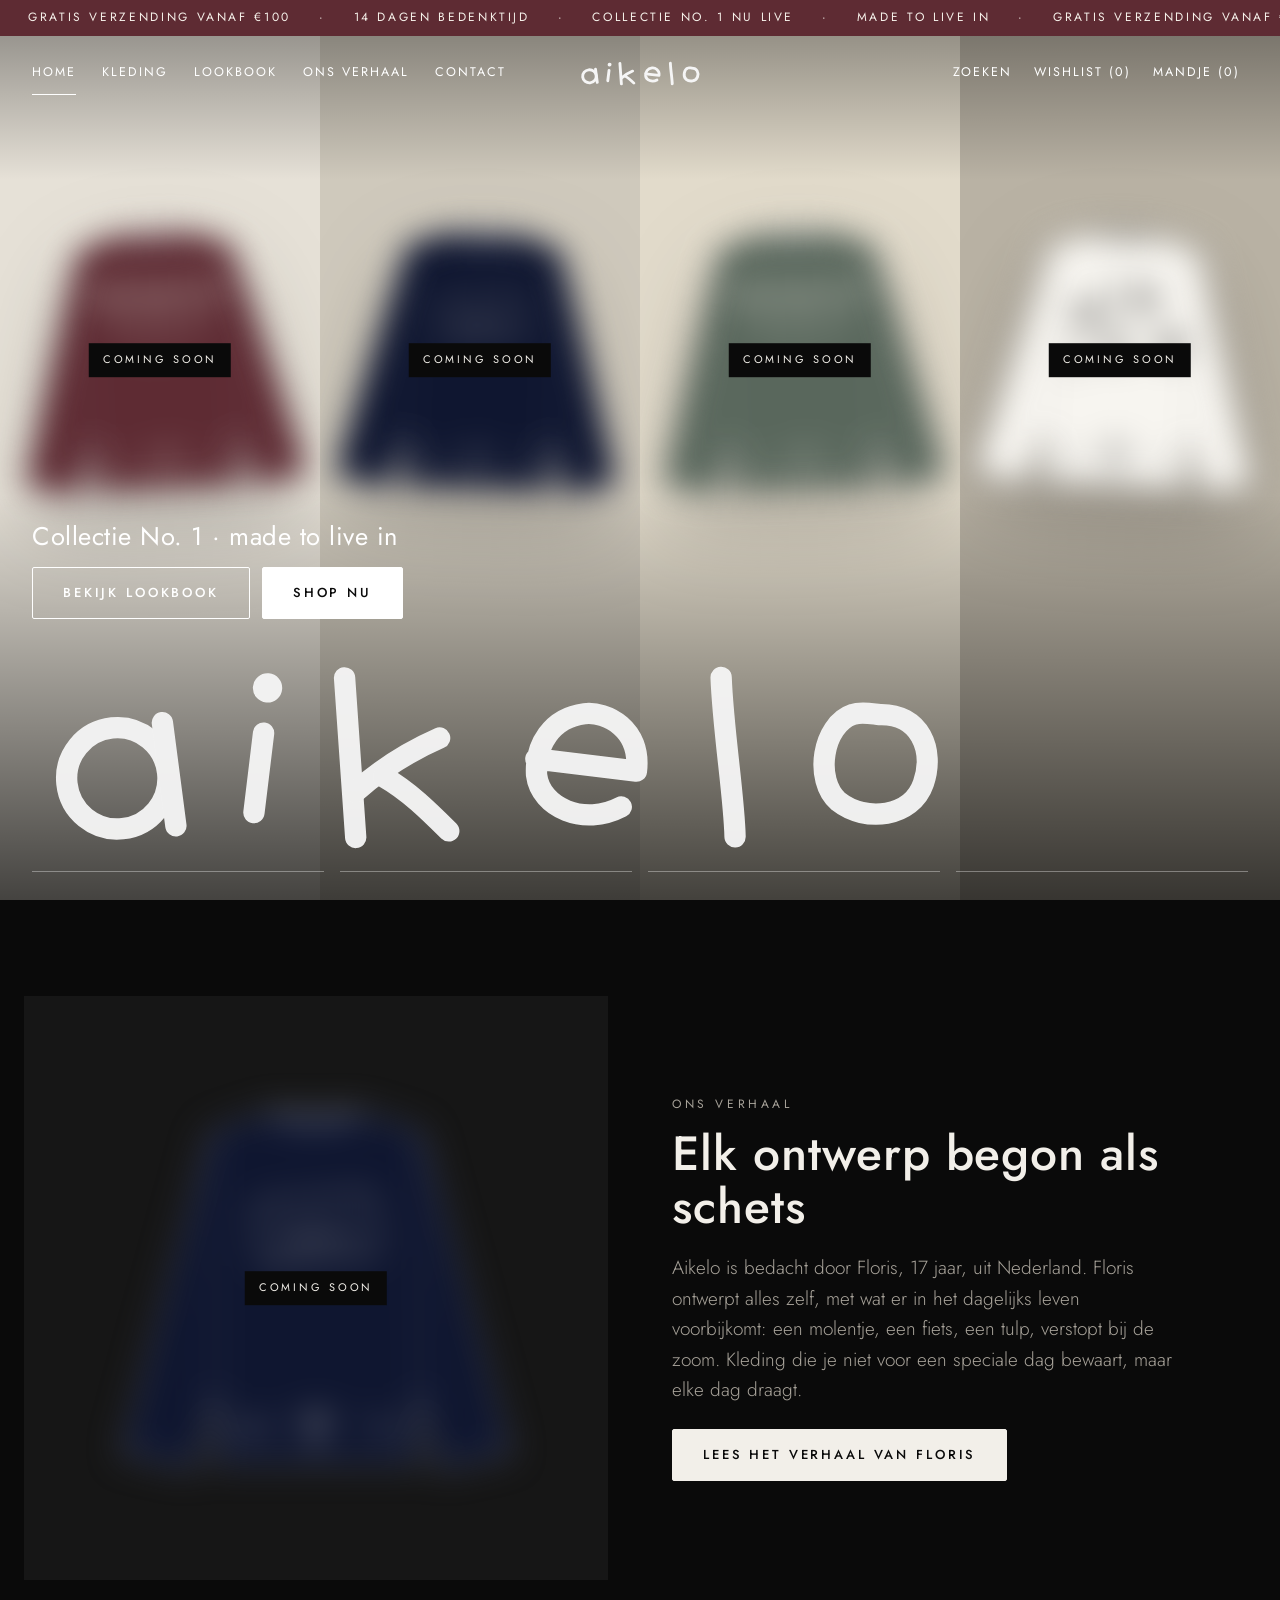
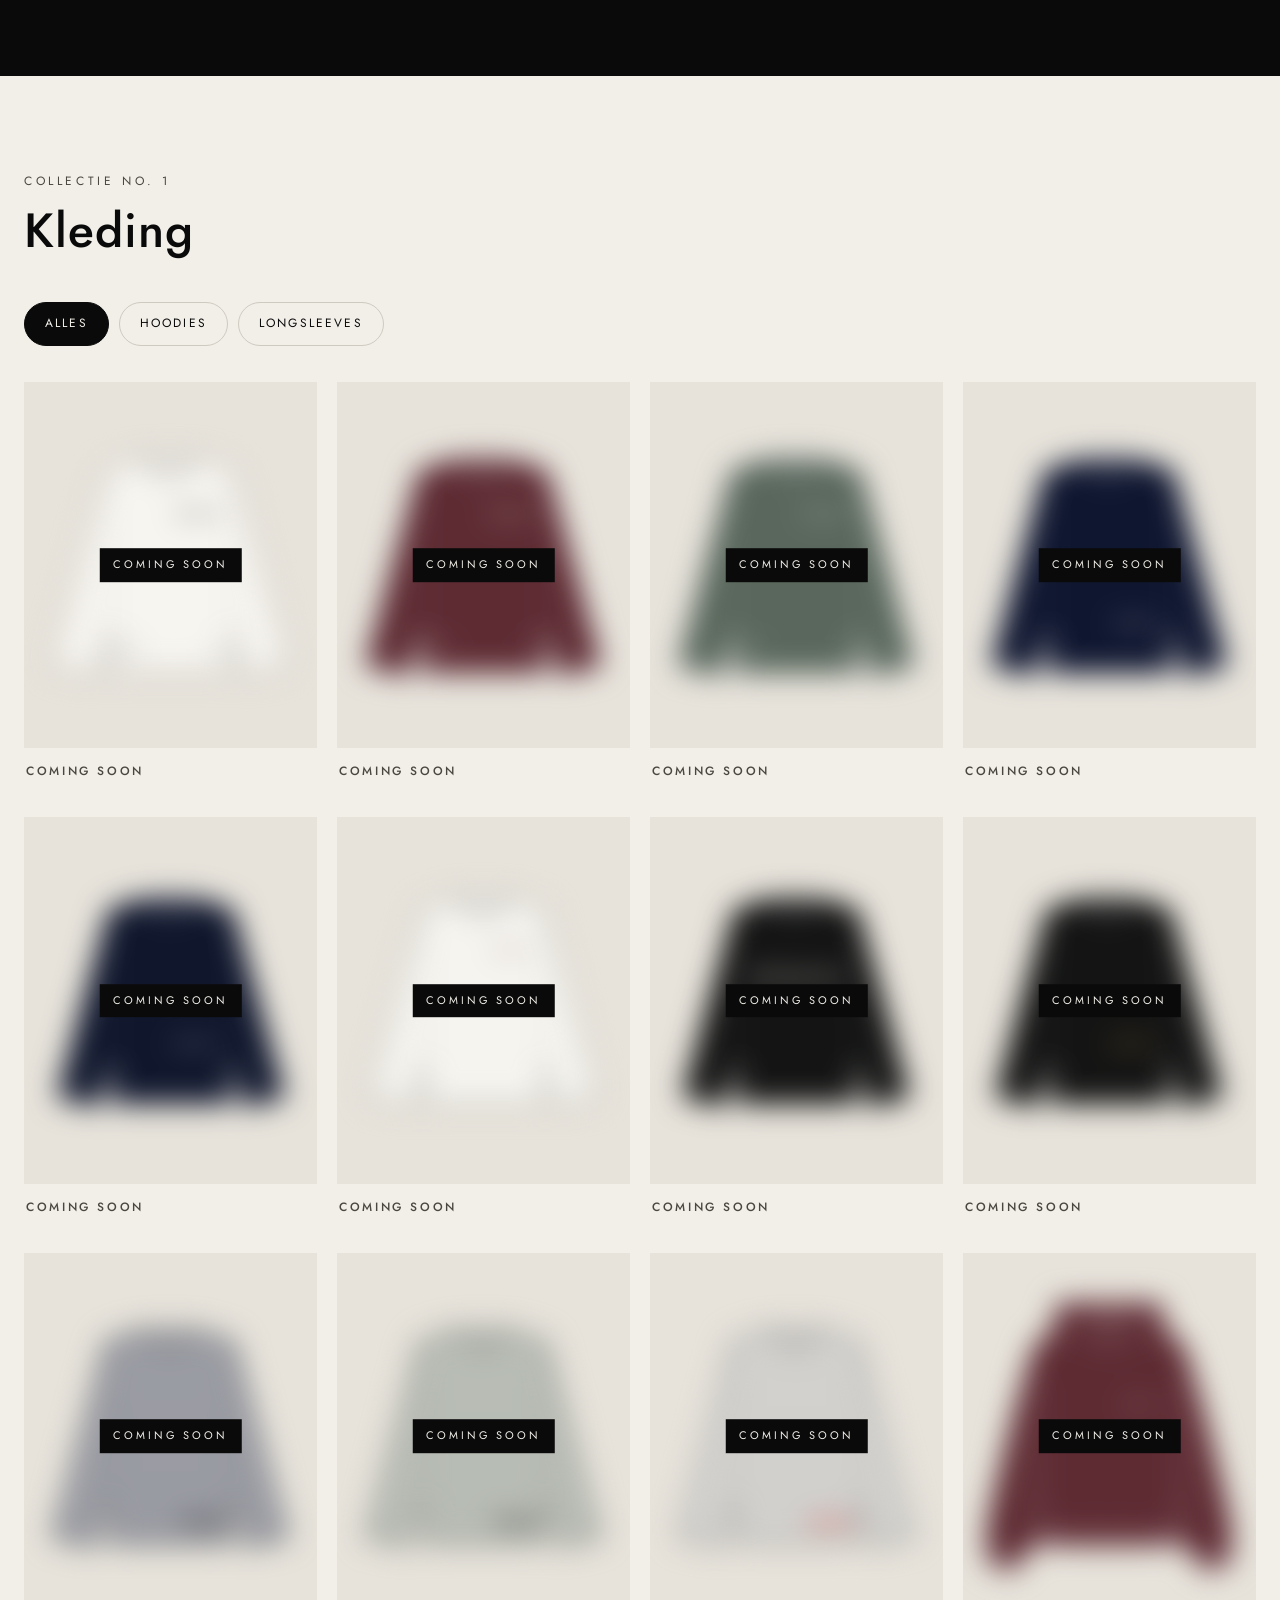
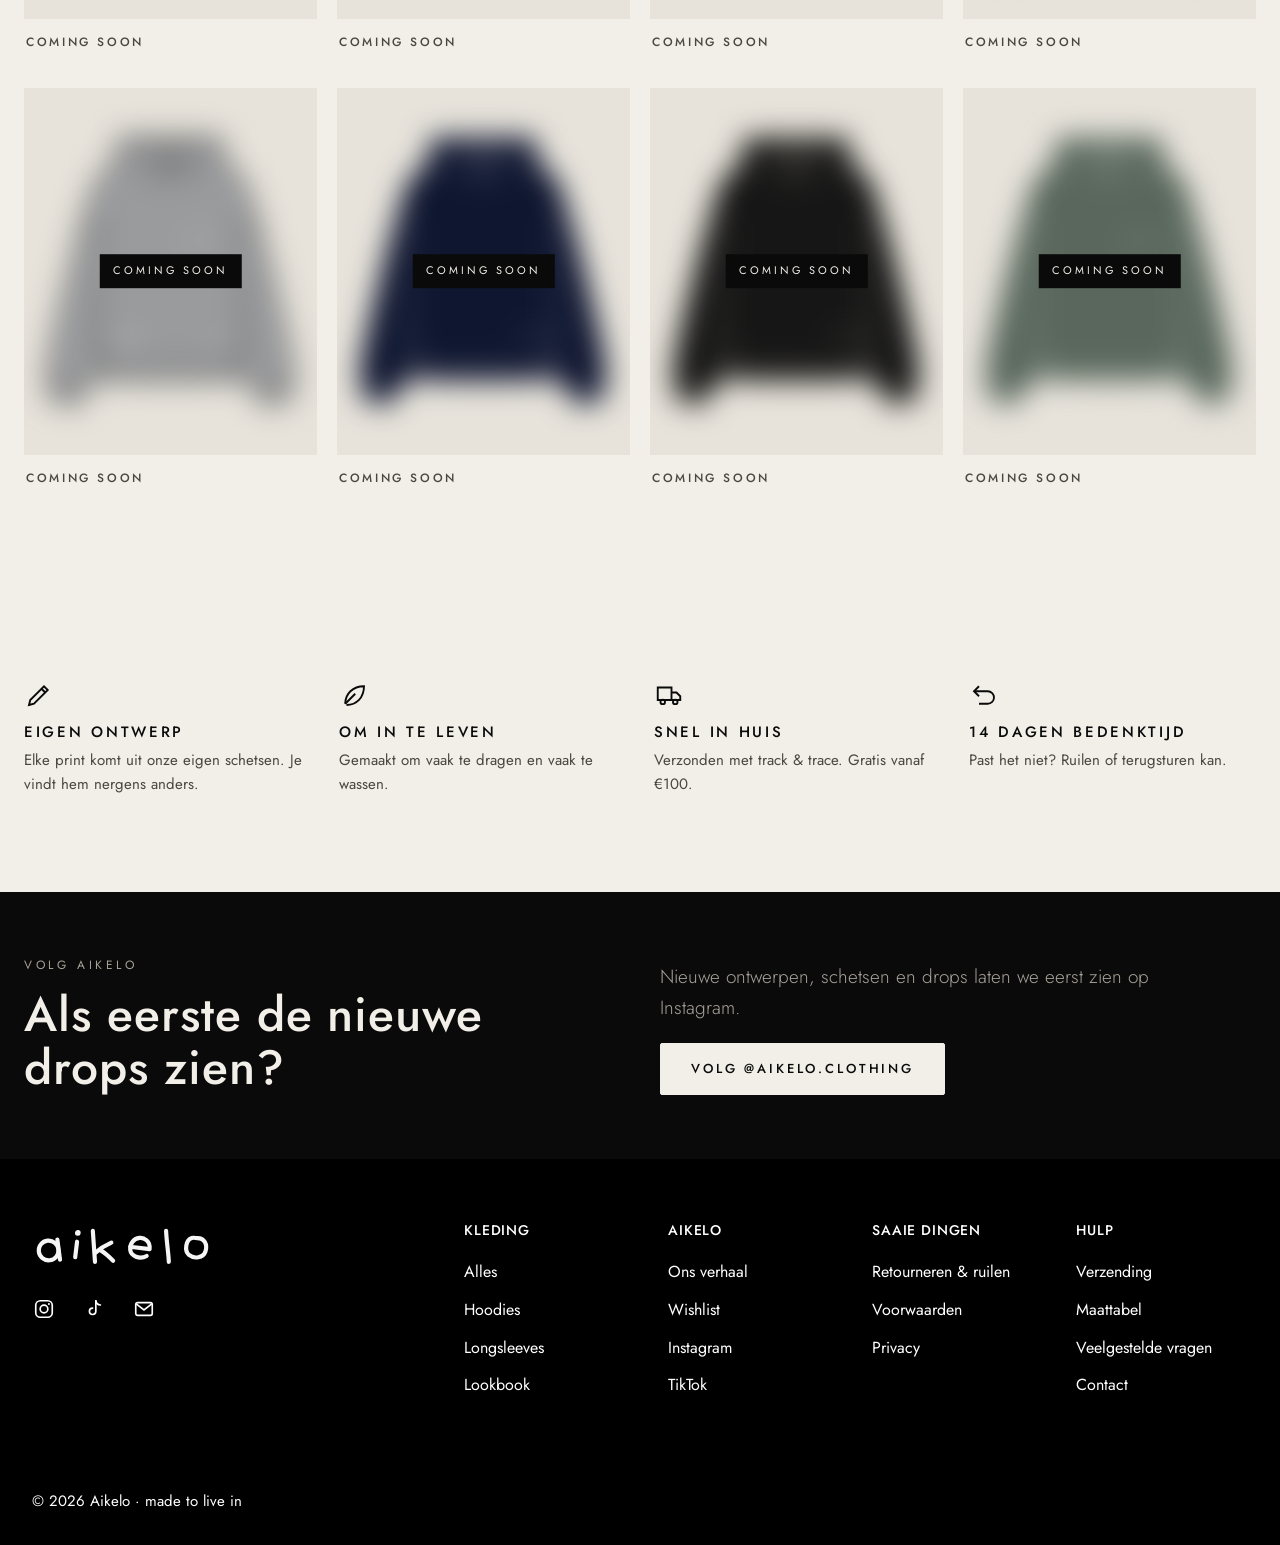
==== commit 9274a2b4: "Collectie v12: nieuwe longsleeves en zwarte hoodie, alles Coming soon Co-Authored-By: Claude Opus 5." ====
--- a/public/index.html
+++ b/public/index.html
@@ -23,7 +23,7 @@
 <main id="main">
 
 <section class="hero2" aria-label="Collectie No. 1">
-  <div class="hero-panels"><a class="hero-panel" href="product?id=longsleeve-echo-bordeaux&amp;kleur=bordeaux" style="background:#E6E1D7" aria-label="Longsleeve Echo in bordeaux"><img src="img/p/ls-echo-bordeaux-achter.svg" alt="" class="ls" style="--r:-3deg"></a><a class="hero-panel" href="product?id=longsleeve-stempel-navy&amp;kleur=navy" style="background:#CFC9BC" aria-label="Longsleeve Stempel in navy"><img src="img/p/ls-stempel-navy-achter.svg" alt="" class="ls" style="--r:2deg"></a><a class="hero-panel" href="product?id=longsleeve-echo-groen&amp;kleur=groen" style="background:#E2DBCB" aria-label="Longsleeve Echo in groen"><img src="img/p/ls-echo-groen-achter.svg" alt="" class="ls" style="--r:-2deg"></a><a class="hero-panel" href="product?id=longsleeve-stuiterend-wit&amp;kleur=wit" style="background:#B9B2A4" aria-label="Longsleeve Stuiterend in wit"><img src="img/p/ls-stuiterend-wit-achter.svg" alt="" class="ls" style="--r:3deg"></a></div>
+  <div class="hero-panels"><div class="hero-panel soon" style="background:#E6E1D7"><img src="img/p/ls-echo-bordeaux-achter.svg" alt="" class="ls" style="--r:-3deg"><span class="soon-label">Coming soon</span></div><div class="hero-panel soon" style="background:#CFC9BC"><img src="img/p/ls-stempel-navy-achter.svg" alt="" class="ls" style="--r:2deg"><span class="soon-label">Coming soon</span></div><div class="hero-panel soon" style="background:#E2DBCB"><img src="img/p/ls-echo-groen-achter.svg" alt="" class="ls" style="--r:-2deg"><span class="soon-label">Coming soon</span></div><div class="hero-panel soon" style="background:#B9B2A4"><img src="img/p/ls-stuiterend-wit-achter.svg" alt="" class="ls" style="--r:3deg"><span class="soon-label">Coming soon</span></div></div>
   <div class="hero-shade"></div>
   <div class="hero-content">
     <div class="hero-caption">
@@ -38,7 +38,7 @@
 </section>
 
 <section class="section dark story" id="verhaal"><div class="wrap split">
-  <div class="split-media reveal"><img src="img/p/ls-stempel-navy-achter.svg" alt="Longsleeve Stempel in navy, achterkant met stempel en tulp" loading="lazy"></div>
+  <div class="split-media reveal soon-media"><img src="img/p/ls-stempel-navy-achter.svg" alt="" loading="lazy"><span class="soon-label">Coming soon</span></div>
   <div class="reveal">
     <p class="eyebrow">Ons verhaal</p>
     <h2>Elk ontwerp begon als schets</h2>
--- a/public/css/style.css
+++ b/public/css/style.css
@@ -512,3 +512,9 @@
 .hero-panel.soon .soon-label { top: 40%; }
 .pdp.soon .gallery img { filter: blur(18px); }
 .pdp.soon .btn[disabled] { opacity: .55; cursor: not-allowed; }
+.soon-media { position: relative; }
+.soon-media img, .lb-detail.soon img, .lb-step.soon .lb-step-img img { filter: blur(16px); }
+.lb-detail.soon .lb-detail-img, .lb-step.soon .lb-step-img { position: relative; }
+.lb-soon { text-align: center; padding: 60px 0 90px; }
+.lb-soon .lb-quote-big { margin: 10px 0 16px; }
+.lb-soon .lead { margin: 0 auto; }
